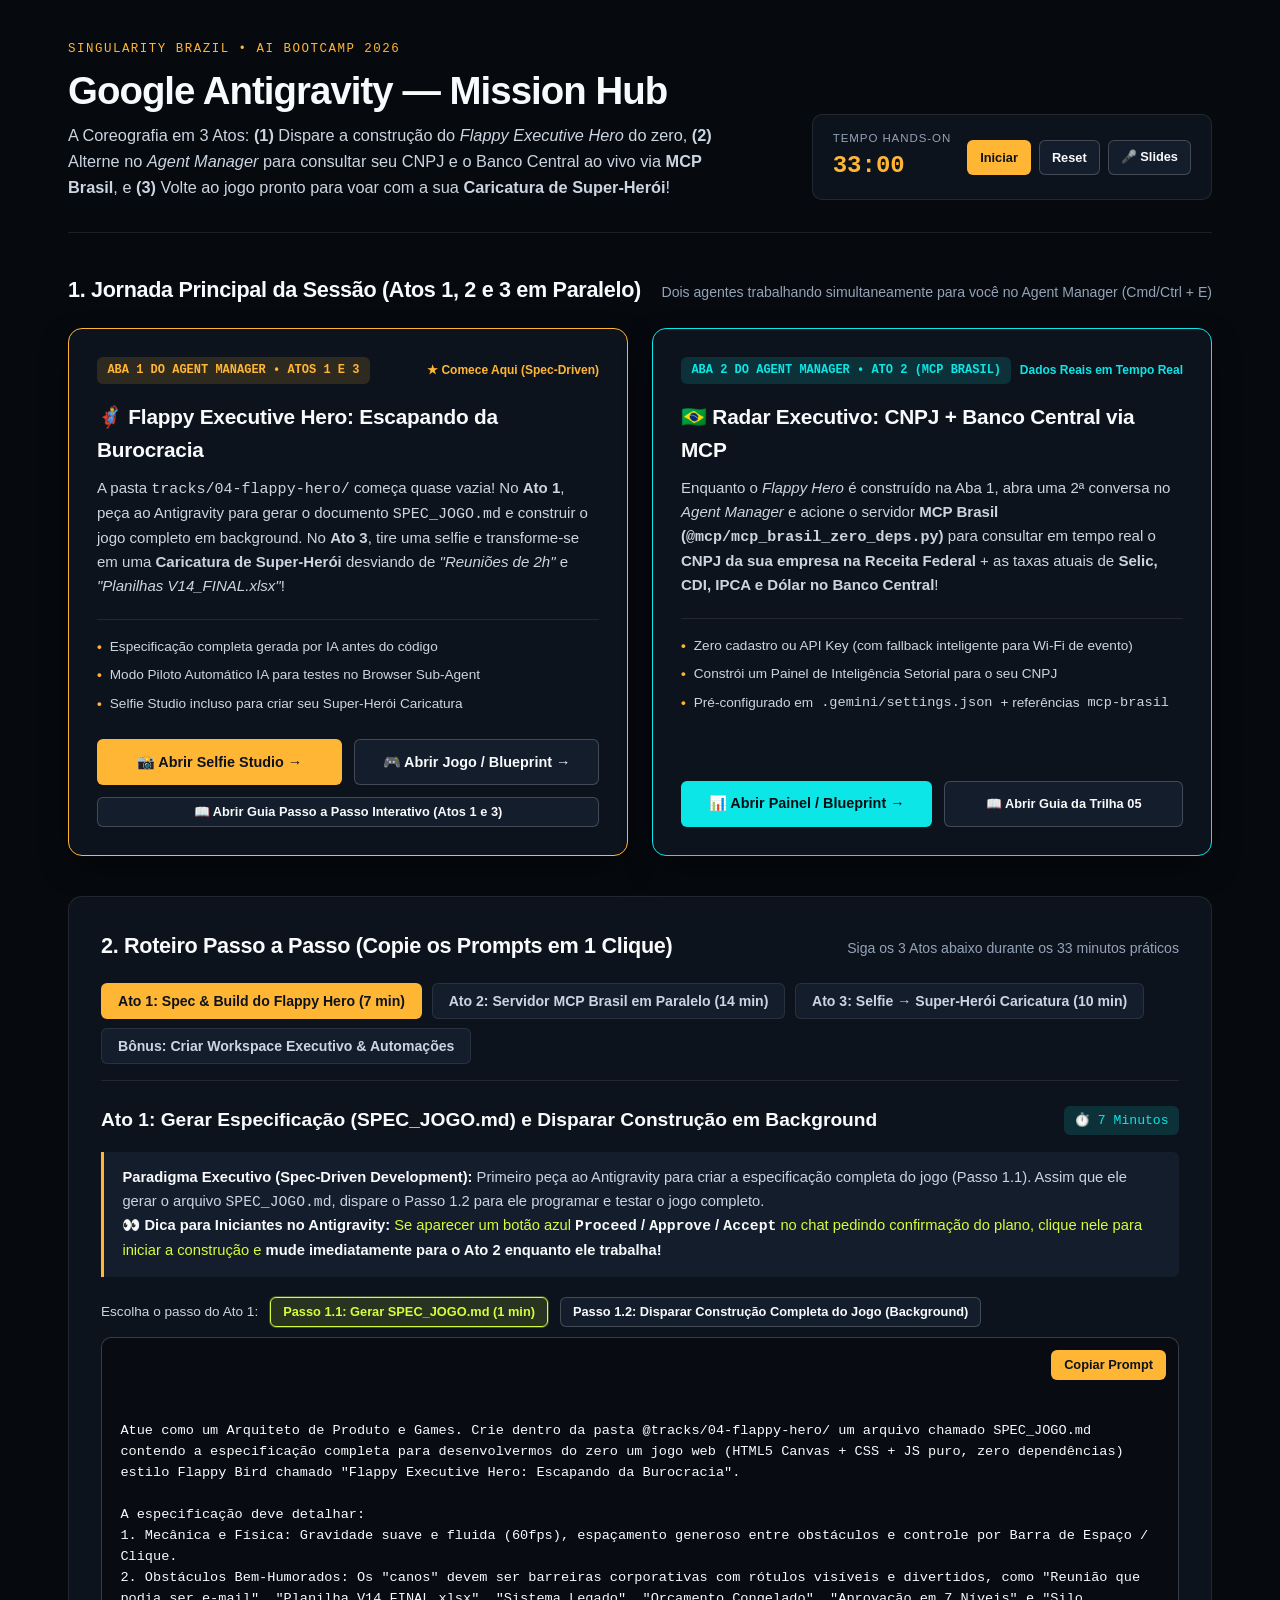
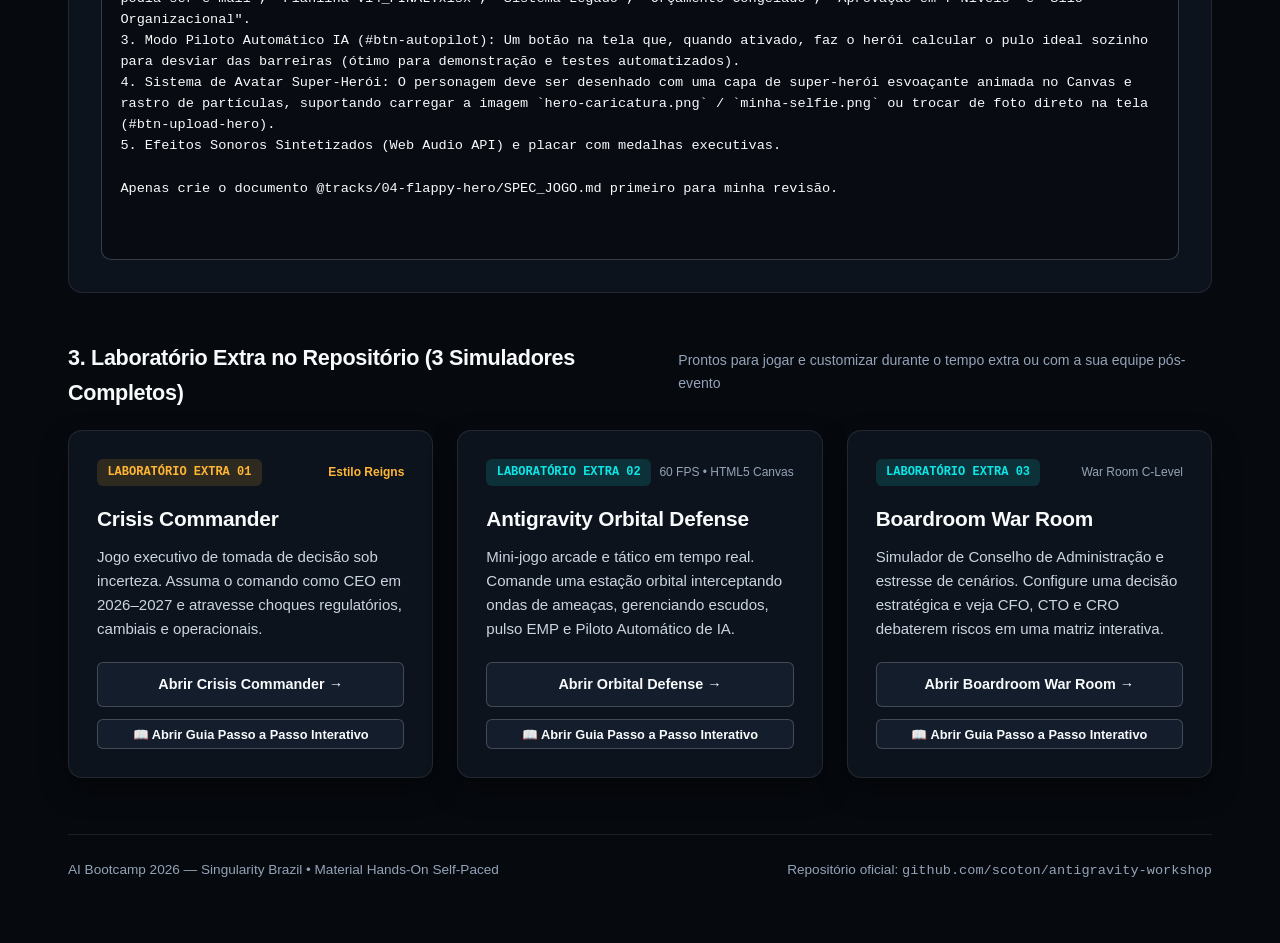
==== index.html @ 8bdfd092 "chore(ux): sync selected CNPJ across /automation prompts and enrich Track 05 Blueprint Launchpad" ====
<!DOCTYPE html>
<html lang="pt-BR">
<head>
  <meta charset="UTF-8" />
  <meta name="viewport" content="width=device-width, initial-scale=1.0" />
  <meta name="description" content="Hub Prático do Workshop Google Antigravity no AI Bootcamp 2026 — Singularity Brazil." />
  <title>AI Bootcamp 2026 | Google Antigravity Mission Hub</title>
  <link rel="stylesheet" href="hub.css" />
</head>
<body>
  <div class="container">
    <header class="site-header">
      <div>
        <span class="eyebrow">Singularity Brazil • AI Bootcamp 2026</span>
        <h1>Google Antigravity — Mission Hub</h1>
        <p class="subtitle">
          A Coreografia em 3 Atos: <strong>(1)</strong> Dispare a construção do <em>Flappy Executive Hero</em> do zero, <strong>(2)</strong> Alterne no <em>Agent Manager</em> para consultar seu CNPJ e o Banco Central ao vivo via <strong>MCP Brasil</strong>, e <strong>(3)</strong> Volte ao jogo pronto para voar com a sua <strong>Caricatura de Super-Herói</strong>!
        </p>
      </div>
      <div class="timer-box" aria-label="Cronômetro do Workshop">
        <div>
          <div style="font-size: 0.72rem; color: var(--text-muted); text-transform: uppercase; letter-spacing: 0.08em;">Tempo Hands-On</div>
          <div id="workshop-timer" class="timer-display">33:00</div>
        </div>
        <div class="timer-controls">
          <button id="btn-timer-toggle" class="btn btn-sm btn-primary" onclick="toggleTimer()">Iniciar</button>
          <button id="btn-timer-reset" class="btn btn-sm" onclick="resetTimer()">Reset</button>
          <a id="btn-open-slides" href="slides.html" class="btn btn-sm">🎤 Slides</a>
        </div>
      </div>
    </header>

    <!-- Os 2 Projetos da Sessão Ao Vivo (Atos 1, 2 e 3) -->
    <section aria-labelledby="main-track-heading" style="margin-bottom: 2.5rem;">
      <div class="section-header">
        <h2 id="main-track-heading">1. Jornada Principal da Sessão (Atos 1, 2 e 3 em Paralelo)</h2>
        <span>Dois agentes trabalhando simultaneamente para você no Agent Manager (Cmd/Ctrl + E)</span>
      </div>

      <div class="tracks-grid" style="grid-template-columns: repeat(auto-fit, minmax(460px, 1fr)); margin-bottom: 1.5rem;">
        <!-- Card Ato 1 e 3: Flappy Hero -->
        <article class="track-card" id="card-track-4" style="border-color: var(--accent-amber);">
          <div>
            <div class="track-meta">
              <span class="track-tag tag-amber">ABA 1 DO AGENT MANAGER • ATOS 1 E 3</span>
              <span class="track-recommended">★ Comece Aqui (Spec-Driven)</span>
            </div>
            <h3>🦸‍♂️ Flappy Executive Hero: Escapando da Burocracia</h3>
            <p>
              A pasta <code>tracks/04-flappy-hero/</code> começa quase vazia! No <strong>Ato 1</strong>, peça ao Antigravity para gerar o documento <code>SPEC_JOGO.md</code> e construir o jogo completo em background. No <strong>Ato 3</strong>, tire uma selfie e transforme-se em uma <strong>Caricatura de Super-Herói</strong> desviando de <em>"Reuniões de 2h"</em> e <em>"Planilhas V14_FINAL.xlsx"</em>!
            </p>
            <ul class="track-features">
              <li>Especificação completa gerada por IA antes do código</li>
              <li>Modo Piloto Automático IA para testes no Browser Sub-Agent</li>
              <li>Selfie Studio incluso para criar seu Super-Herói Caricatura</li>
            </ul>
          </div>
          <div class="track-actions" style="flex-wrap: wrap;">
            <a id="btn-open-selfie-studio" href="tracks/04-flappy-hero/selfie-studio.html" class="btn btn-primary" style="flex: 1;">📸 Abrir Selfie Studio →</a>
            <a id="btn-open-flappy-game" href="tracks/04-flappy-hero/index.html" class="btn" style="flex: 1;">🎮 Abrir Jogo / Blueprint →</a>
            <button type="button" onclick="openGuideModal('tracks/04-flappy-hero/README.md', '🦸‍♂️ Guia Passo a Passo — Trilha 04: Flappy Executive Hero')" class="btn btn-sm" style="width: 100%;">📖 Abrir Guia Passo a Passo Interativo (Atos 1 e 3)</button>
          </div>
        </article>

        <!-- Card Ato 2: Radar MCP Brasil -->
        <article class="track-card" id="card-track-5" style="border-color: var(--accent-emerald);">
          <div>
            <div class="track-meta">
              <span class="track-tag tag-emerald">ABA 2 DO AGENT MANAGER • ATO 2 (MCP BRASIL)</span>
              <span style="font-size: 0.75rem; color: var(--accent-emerald); font-weight: 600;">Dados Reais em Tempo Real</span>
            </div>
            <h3>🇧🇷 Radar Executivo: CNPJ + Banco Central via MCP</h3>
            <p>
              Enquanto o <em>Flappy Hero</em> é construído na Aba 1, abra uma 2ª conversa no <em>Agent Manager</em> e acione o servidor <strong>MCP Brasil (<code>@mcp/mcp_brasil_zero_deps.py</code>)</strong> para consultar em tempo real o <strong>CNPJ da sua empresa na Receita Federal</strong> + as taxas atuais de <strong>Selic, CDI, IPCA e Dólar no Banco Central</strong>!
            </p>
            <ul class="track-features">
              <li>Zero cadastro ou API Key (com fallback inteligente para Wi-Fi de evento)</li>
              <li>Constrói um Painel de Inteligência Setorial para o seu CNPJ</li>
              <li>Pré-configurado em <code>.gemini/settings.json</code> + referências <code>mcp-brasil</code></li>
            </ul>
          </div>
          <div class="track-actions" style="flex-wrap: wrap;">
            <a id="btn-open-mcp-radar" href="tracks/05-radar-mcp-brasil/index.html" class="btn btn-primary" style="flex: 1; background: var(--accent-emerald); color: #041014;">📊 Abrir Painel / Blueprint →</a>
            <button type="button" onclick="openGuideModal('tracks/05-radar-mcp-brasil/README.md', '🇧🇷 Guia Passo a Passo — Trilha 05: Radar MCP Brasil')" class="btn btn-sm" style="flex: 1;">📖 Abrir Guia da Trilha 05</button>
          </div>
        </article>
      </div>
    </section>

    <!-- Guia Rápido de Atos e Prompts -->
    <section class="missions-section" aria-labelledby="missions-heading" style="margin-bottom: 3rem;">
      <div class="section-header">
        <h2 id="missions-heading">2. Roteiro Passo a Passo (Copie os Prompts em 1 Clique)</h2>
        <span>Siga os 3 Atos abaixo durante os 33 minutos práticos</span>
      </div>

      <div class="missions-tabs" role="tablist">
        <button id="tab-m1" class="mission-tab active" onclick="switchMission('m1')">Ato 1: Spec & Build do Flappy Hero (7 min)</button>
        <button id="tab-m2" class="mission-tab" onclick="switchMission('m2')">Ato 2: Servidor MCP Brasil em Paralelo (14 min)</button>
        <button id="tab-m3" class="mission-tab" onclick="switchMission('m3')">Ato 3: Selfie → Super-Herói Caricatura (10 min)</button>
        <button id="tab-m4" class="mission-tab" onclick="switchMission('m4')">Bônus: Criar Workspace Executivo & Automações</button>
      </div>

      <!-- Ato 1 -->
      <div id="content-m1" class="mission-content active">
        <div class="mission-header-bar">
          <h3>Ato 1: Gerar Especificação (SPEC_JOGO.md) e Disparar Construção em Background</h3>
          <span class="mission-duration">⏱️ 7 Minutos</span>
        </div>
        <div class="executive-insight">
          <strong>Paradigma Executivo (Spec-Driven Development):</strong> Primeiro peça ao Antigravity para criar a especificação completa do jogo (Passo 1.1). Assim que ele gerar o arquivo <code>SPEC_JOGO.md</code>, dispare o Passo 1.2 para ele programar e testar o jogo completo.<br/>
          <span style="color: var(--accent-lime);">👀 <strong>Dica para Iniciantes no Antigravity:</strong> Se aparecer um botão azul <strong><code>Proceed</code> / <code>Approve</code> / <code>Accept</code></strong> no chat pedindo confirmação do plano, clique nele para iniciar a construção e <strong>mude imediatamente para o Ato 2 enquanto ele trabalha!</strong></span>
        </div>
        <div class="prompt-selector-bar" style="flex-wrap: wrap;">
          <span>Escolha o passo do Ato 1:</span>
          <button id="btn-ato1-step1" class="btn btn-sm active-step" onclick="setAto1Step(1, this)">Passo 1.1: Gerar SPEC_JOGO.md (1 min)</button>
          <button id="btn-ato1-step2" class="btn btn-sm" onclick="setAto1Step(2, this)">Passo 1.2: Disparar Construção Completa do Jogo (Background)</button>
        </div>
        <div class="prompt-box">
          <button id="btn-copy-m1" class="btn btn-sm btn-primary copy-btn" onclick="copyText('prompt-m1-text', this)">Copiar Prompt</button>
          <div id="prompt-m1-text">Atue como um Arquiteto de Produto e Games. Crie dentro da pasta @tracks/04-flappy-hero/ um arquivo chamado SPEC_JOGO.md contendo a especificação completa para desenvolvermos do zero um jogo web (HTML5 Canvas + CSS + JS puro, zero dependências) estilo Flappy Bird chamado "Flappy Executive Hero: Escapando da Burocracia".

A especificação deve detalhar:
1. Mecânica e Física: Gravidade suave e fluida (60fps), espaçamento generoso entre obstáculos e controle por Barra de Espaço / Clique.
2. Obstáculos Bem-Humorados: Os "canos" devem ser barreiras corporativas com rótulos visíveis e divertidos, como "Reunião que podia ser e-mail", "Planilha V14_FINAL.xlsx", "Sistema Legado", "Orçamento Congelado", "Aprovação em 7 Níveis" e "Silo Organizacional".
3. Modo Piloto Automático IA (#btn-autopilot): Um botão na tela que, quando ativado, faz o herói calcular o pulo ideal sozinho para desviar das barreiras (ótimo para demonstração e testes automatizados).
4. Sistema de Avatar Super-Herói: O personagem deve ser desenhado com uma capa de super-herói esvoaçante animada no Canvas e rastro de partículas, suportando carregar a imagem `hero-caricatura.png` / `minha-selfie.png` ou trocar de foto direto na tela (#btn-upload-hero).
5. Efeitos Sonoros Sintetizados (Web Audio API) e placar com medalhas executivas.

Apenas crie o documento @tracks/04-flappy-hero/SPEC_JOGO.md primeiro para minha revisão.</div>
        </div>
      </div>

      <!-- Ato 2 -->
      <div id="content-m2" class="mission-content">
        <div class="mission-header-bar">
          <h3>Ato 2: Consultar CNPJ + Banco Central ao Vivo via MCP Brasil (Em Paralelo)</h3>
          <span class="mission-duration">⏱️ 14 Minutos</span>
        </div>
        <div class="executive-insight">
          <strong>Paradigma Executivo (MCP + Skills + Automations com Governança):</strong> Enquanto o Agente 1 constrói o jogo na Aba 1, pressione <code>Cmd + E</code> (Mac) ou <code>Ctrl + E</code> (Win/Linux) para abrir o <strong>Agent Manager</strong>, inicie uma <strong>2ª conversa</strong> e use a Skill <code>radar-mcp-brasil</code> (em <code>.agent/skills/</code>) para cruzar os dados reais do CNPJ da sua empresa com a Selic, IPCA e Dólar de hoje! Ao terminar, clique no botão <strong>⏰ Agendar com /automation</strong> para ver o <strong>Test Run de Governança</strong> (que grava permissões estritas sem curingas em <code>sidecar.json</code>) e abrir o <strong>Automations Dashboard (<code>sidecar://dashboard</code>)</strong>!
        </div>
        <div class="prompt-selector-bar" style="flex-wrap: wrap;">
          <span>CNPJs de Benchmark:</span>
          <button class="btn btn-sm cnpj-btn active-step" onclick="setMcpCnpj('84.429.695/0001-11 (WEG S.A.)', this)">WEG</button>
          <button class="btn btn-sm cnpj-btn" onclick="setMcpCnpj('07.689.002/0001-89 (Embraer)', this)">Embraer</button>
          <button class="btn btn-sm cnpj-btn" onclick="setMcpCnpj('60.872.504/0001-23 (Itaú Holding)', this)">Itaú</button>
          <button class="btn btn-sm cnpj-btn" onclick="setMcpCnpj('47.960.950/0001-21 (Magazine Luiza)', this)">Magalu</button>
          <button class="btn btn-sm cnpj-btn" onclick="setMcpCnpj('33.000.167/0001-01 (Petrobras)', this)">Petrobras</button>
          <button class="btn btn-sm cnpj-btn" onclick="setMcpCnpj('61.585.865/0001-51 (RD Saúde)', this)">RD Saúde</button>
          <span style="margin-left: 0.25rem;">ou digite o seu:</span>
          <input id="custom-cnpj-input" class="custom-cnpj-input" type="text" placeholder="Ex: 00.000.000/0001-00" />
          <button class="btn btn-sm" onclick="applyCustomCnpj(this)">Usar Meu CNPJ</button>
          <button class="btn btn-sm cnpj-btn" style="border-color: var(--accent-emerald); color: var(--accent-emerald);" onclick="setAutomationPrompt(this)">⏰ Agendar com /automation (1 min)</button>
        </div>
        <div class="prompt-box">
          <button id="btn-copy-m2" class="btn btn-sm btn-primary copy-btn" onclick="copyText('prompt-m2-text', this)">Copiar Prompt</button>
          <div id="prompt-m2-text">Execute a skill @.agent/skills/radar-mcp-brasil/SKILL.md para o CNPJ 84.429.695/0001-11 (WEG S.A. — caso eu tenha mantido este CNPJ padrão, execute imediatamente para a WEG S.A. sem parar para perguntar):
1. Utilize o servidor MCP Brasil em @mcp/mcp_brasil_zero_deps.py (ex: rodando `python3 mcp/mcp_brasil_zero_deps.py --test-cli 84429695000111`) para consultar em tempo real os dados oficiais deste CNPJ na Receita Federal/BrasilAPI (Razão Social, CNAE Principal, Capital Social, Porte, UF e Quadro Societário) e os indicadores atuais do Banco Central (Taxa Selic, CDI, IPCA e Dólar PTAX).
2. Com base nos dados reais retornados, construa diretamente dentro de @tracks/05-radar-mcp-brasil/ um "Painel Executivo de Inteligência Macroeconômica e Setorial" (sobrescrevendo o index.html de blueprint e criando style.css e app.js) personalizado para esta empresa, com simulador interativo de impacto de Selic, Câmbio e IPCA no setor do CNAE dela.
3. Abra o painel no Browser Sub-Agent para validar e gere um Walkthrough Artifact com o diagnóstico estratégico!</div>
        </div>
      </div>

      <!-- Ato 3 -->
      <div id="content-m3" class="mission-content">
        <div class="mission-header-bar">
          <h3>Ato 3: O Retorno ao Flappy Hero & Sua Caricatura de Super-Herói!</h3>
          <span class="mission-duration">⏱️ 10 Minutos</span>
        </div>
        <div class="executive-insight">
          <strong>O Grande Final:</strong> Volte para a 1ª conversa no <strong>Agent Manager (<code>Cmd/Ctrl + E</code>)</strong> e veja o seu jogo <em>Flappy Executive Hero</em> pronto! Agora abra o <a href="tracks/04-flappy-hero/selfie-studio.html" style="color: var(--accent-amber);">Selfie Studio</a>, tire sua selfie (ou escolha 1 dos 4 Avatares Executivos em 1 clique), clique em <strong>Baixar <code>minha-selfie.png</code></strong> (não precisa mover da pasta <code>Downloads</code>!) e envie o prompt abaixo:
        </div>
        <div class="prompt-box">
          <button id="btn-copy-m3" class="btn btn-sm btn-primary copy-btn" onclick="copyText('prompt-m3-text', this)">Copiar Prompt</button>
          <div id="prompt-m3-text">Execute a skill @.agent/skills/gerar-super-heroi/SKILL.md:
1. Localize a minha foto em `tracks/04-flappy-hero/minha-selfie.png` (caso ainda não esteja nessa pasta, busque automaticamente o arquivo mais recente `~/Downloads/minha-selfie*.png` e copie para `tracks/04-flappy-hero/minha-selfie.png`; se não houver nenhum arquivo, gere um Avatar Executivo de Super-Herói padrão).
2. Analise meus traços marcantes na imagem e gere uma versão em estilo Caricatura divertida de Super-Herói / Super-Heroína baseada em mim (salva em `tracks/04-flappy-hero/hero-caricatura.png`).
3. Atualize o jogo em @tracks/04-flappy-hero/ para que o protagonista voando seja o meu Super-Herói Caricatura (com recorte em medalhão/escudo, capa vermelha e dourada esvoaçante animada no Canvas e botão na tela para alternar entre a Caricatura IA e a minha Selfie original!).
4. Abra o jogo no Browser Sub-Agent, faça um voo de teste com o meu Super-Herói desviando das burocracias e gere o Walkthrough com o print final!</div>
        </div>
      </div>

      <!-- Bônus -->
      <div id="content-m4" class="mission-content">
        <div class="mission-header-bar">
          <h3>Playbook de Segunda-Feira: Criar Seu Workspace Executivo, Automações & Skills</h3>
          <span class="mission-duration">⏱️ Bônus Prático / Segunda-Feira</span>
        </div>
        <div class="executive-insight">
          <strong>As 4 Camadas de um Workspace Executivo ("Sala de Guerra Digital"):</strong> No Antigravity, uma pasta de projeto combina <strong>1. Rules</strong> (<code>AGENTS.md</code> + <code>.agents/rules/</code> — governança sempre ativa), <strong>2. Skills</strong> (<code>.agents/skills/</code> — playbooks sob demanda com <em>Progressive Disclosure</em> que gastam zero memória em repouso), <strong>3. MCP Servers</strong> (<code>.gemini/settings.json</code> + <code>mcp/</code>) e <strong>4. Automations</strong> (<code>/automation</code> — agentes agendados com <em>Test Run</em> de permissões estritas em <code>sidecar.json</code>). Escolha um experimento abaixo:
        </div>
        <div class="prompt-selector-bar" style="flex-wrap: wrap;">
          <span>Experimentos Avançados:</span>
          <button class="btn btn-sm extra-btn active-step" onclick="setExtraStep(1, this)">🏛️ Gerar Meu Workspace de Segunda-Feira (/criar-workspace-executivo)</button>
          <button class="btn btn-sm extra-btn" onclick="setExtraStep(2, this)">⏰ Agendar Briefing Semanal (/automation + Test Run)</button>
          <button class="btn btn-sm extra-btn" onclick="setExtraStep(3, this)">🧠 Transformar Conversa em Nova Skill</button>
          <button class="btn btn-sm extra-btn" onclick="setExtraStep(4, this)">⚡ Disparar /modo-caos nos Simuladores</button>
          <button class="btn btn-sm extra-btn" onclick="setExtraStep(5, this)">🛡️ Rodar /auditoria-executiva</button>
        </div>
        <div class="prompt-box">
          <button id="btn-copy-m4" class="btn btn-sm btn-primary copy-btn" onclick="copyText('prompt-m4-text', this)">Copiar Prompt</button>
          <div id="prompt-m4-text">Execute a skill @.agent/skills/criar-workspace-executivo/SKILL.md para criar o meu Workspace Executivo de segunda-feira chamado `comite-estrategico-2027` (focado em Planejamento Estratégico, Monitoramento Macroeconômico e Governança de IA — execute imediatamente com estes parâmetros sem parar para perguntar):
1. Crie dentro de `workspaces-executivos/comite-estrategico-2027/` as 4 camadas completas:
   - Camada 1 (Rules): `AGENTS.md` e `.agents/rules/governanca-setorial.md` com os guardrails de compliance, LGPD e padrão executivo C-Level;
   - Camada 2 (Skills): `.agents/skills/ritual-semanal-diretoria/SKILL.md` com Progressive Disclosure para preparar a pauta de segunda-feira;
   - Camada 3 (MCP): `.gemini/settings.json` conectado ao servidor MCP Brasil;
   - Camada 4 (Automação): `AUTOMACAO_SEGUNDA_FEIRA.md` com o comando `/automation` e o modelo de `sidecar.json` com permissões estritas (`access_grants` calibrados via Test Run).
2. Crie o Cockpit Visual da Sala de Guerra em `workspaces-executivos/comite-estrategico-2027/index.html`, valide no Browser Sub-Agent e gere o Walkthrough!</div>
        </div>
      </div>
    </section>

    <!-- 3 Simuladores Extras no Repositório -->
    <section aria-labelledby="tracks-heading">
      <div class="section-header">
        <h2 id="tracks-heading">3. Laboratório Extra no Repositório (3 Simuladores Completos)</h2>
        <span>Prontos para jogar e customizar durante o tempo extra ou com a sua equipe pós-evento</span>
      </div>

      <div class="tracks-grid">
        <!-- Trilha 1 -->
        <article class="track-card" id="card-track-1">
          <div>
            <div class="track-meta">
              <span class="track-tag tag-amber">LABORATÓRIO EXTRA 01</span>
              <span class="track-recommended">Estilo Reigns</span>
            </div>
            <h3>Crisis Commander</h3>
            <p>
              Jogo executivo de tomada de decisão sob incerteza. Assuma o comando como CEO em 2026–2027 e atravesse choques regulatórios, cambiais e operacionais.
            </p>
          </div>
          <div class="track-actions" style="flex-wrap: wrap;">
            <a id="btn-launch-track-1" href="tracks/01-crisis-commander/index.html" class="btn" style="flex: 1;">Abrir Crisis Commander →</a>
            <button type="button" onclick="openGuideModal('tracks/01-crisis-commander/README.md', '🏛️ Guia Passo a Passo — Trilha 01: Crisis Commander')" class="btn btn-sm" style="width: 100%;">📖 Abrir Guia Passo a Passo Interativo</button>
          </div>
        </article>

        <!-- Trilha 2 -->
        <article class="track-card" id="card-track-2">
          <div>
            <div class="track-meta">
              <span class="track-tag tag-cyan">LABORATÓRIO EXTRA 02</span>
              <span style="font-size: 0.75rem; color: var(--text-muted);">60 FPS • HTML5 Canvas</span>
            </div>
            <h3>Antigravity Orbital Defense</h3>
            <p>
              Mini-jogo arcade e tático em tempo real. Comande uma estação orbital interceptando ondas de ameaças, gerenciando escudos, pulso EMP e Piloto Automático de IA.
            </p>
          </div>
          <div class="track-actions" style="flex-wrap: wrap;">
            <a id="btn-launch-track-2" href="tracks/02-orbital-defense/index.html" class="btn" style="flex: 1;">Abrir Orbital Defense →</a>
            <button type="button" onclick="openGuideModal('tracks/02-orbital-defense/README.md', '🛡️ Guia Passo a Passo — Trilha 02: Orbital Defense')" class="btn btn-sm" style="width: 100%;">📖 Abrir Guia Passo a Passo Interativo</button>
          </div>
        </article>

        <!-- Trilha 3 -->
        <article class="track-card" id="card-track-3">
          <div>
            <div class="track-meta">
              <span class="track-tag tag-emerald">LABORATÓRIO EXTRA 03</span>
              <span style="font-size: 0.75rem; color: var(--text-muted);">War Room C-Level</span>
            </div>
            <h3>Boardroom War Room</h3>
            <p>
              Simulador de Conselho de Administração e estresse de cenários. Configure uma decisão estratégica e veja CFO, CTO e CRO debaterem riscos em uma matriz interativa.
            </p>
          </div>
          <div class="track-actions" style="flex-wrap: wrap;">
            <a id="btn-launch-track-3" href="tracks/03-boardroom-simulator/index.html" class="btn" style="flex: 1;">Abrir Boardroom War Room →</a>
            <button type="button" onclick="openGuideModal('tracks/03-boardroom-simulator/README.md', '📊 Guia Passo a Passo — Trilha 03: Boardroom War Room')" class="btn btn-sm" style="width: 100%;">📖 Abrir Guia Passo a Passo Interativo</button>
          </div>
        </article>
      </div>
    </section>

    <footer class="footer-note">
      <div>AI Bootcamp 2026 — Singularity Brazil • Material Hands-On Self-Paced</div>
      <div>Repositório oficial: <code>github.com/scoton/antigravity-workshop</code></div>
    </footer>
  </div>

  <!-- Modal Leitor Interativo de Guias Passo a Passo -->
  <div id="guide-modal" style="display: none; position: fixed; inset: 0; background: rgba(0,0,0,0.82); z-index: 9999; padding: 2rem 1rem; overflow-y: auto;" onclick="if(event.target===this) closeGuideModal()">
    <div style="max-width: 900px; margin: 0 auto; background: var(--bg-surface); border: 1px solid var(--accent-lime); border-radius: 14px; padding: 1.75rem; box-shadow: 0 24px 60px rgba(0,0,0,0.85);">
      <div style="display: flex; justify-content: space-between; align-items: center; border-bottom: 1px solid var(--border-subtle); padding-bottom: 1rem; margin-bottom: 1.25rem; gap: 1rem;">
        <h2 id="guide-modal-title" style="font-size: 1.25rem; color: var(--accent-lime);">📖 Guia Passo a Passo</h2>
        <button class="btn btn-sm" onclick="closeGuideModal()">✕ Fechar Guia (ESC)</button>
      </div>
      <div id="guide-modal-body" style="font-size: 0.94rem; line-height: 1.65; color: var(--text-secondary);"></div>
    </div>
  </div>

  <script>
    const ATO1_STEPS = {
      1: `Atue como um Arquiteto de Produto e Games. Crie dentro da pasta @tracks/04-flappy-hero/ um arquivo chamado SPEC_JOGO.md contendo a especificação completa para desenvolvermos do zero um jogo web (HTML5 Canvas + CSS + JS puro, zero dependências) estilo Flappy Bird chamado "Flappy Executive Hero: Escapando da Burocracia".\n\nA especificação deve detalhar:\n1. Mecânica e Física: Gravidade suave e fluida (60fps), espaçamento generoso entre obstáculos e controle por Barra de Espaço / Clique.\n2. Obstáculos Bem-Humorados: Os "canos" devem ser barreiras corporativas com rótulos visíveis e divertidos, como "Reunião que podia ser e-mail", "Planilha V14_FINAL.xlsx", "Sistema Legado", "Orçamento Congelado", "Aprovação em 7 Níveis" e "Silo Organizacional".\n3. Modo Piloto Automático IA (#btn-autopilot): Um botão na tela que, quando ativado, faz o herói calcular o pulo ideal sozinho para desviar das barreiras (ótimo para demonstração e testes automatizados).\n4. Sistema de Avatar Super-Herói: O personagem deve ser desenhado com uma capa de super-herói esvoaçante animada no Canvas e rastro de partículas, suportando carregar a imagem \`hero-caricatura.png\` / \`minha-selfie.png\` ou trocar de foto direto na tela (#btn-upload-hero).\n5. Efeitos Sonoros Sintetizados (Web Audio API) e placar com medalhas executivas.\n\nApenas crie o documento @tracks/04-flappy-hero/SPEC_JOGO.md primeiro para minha revisão.`,
      2: `Excelente! Agora implemente o jogo completo dentro de @tracks/04-flappy-hero/ (sobrescrevendo o index.html de blueprint e criando style.css e game.js) seguindo 100% a especificação em @tracks/04-flappy-hero/SPEC_JOGO.md. Execute todas as etapas diretamente de ponta a ponta sem pausar para confirmações intermediárias.\nQuando terminar de criar os arquivos:\n1. Abra o jogo no Browser Sub-Agent.\n2. Ative o botão de Piloto Automático IA (#btn-autopilot) para jogar automaticamente por alguns segundos, verificando que o herói desvia dos obstáculos corporativos e marca pontos sem erros no console.\n3. Gere um Walkthrough Artifact com screenshots do jogo funcionando!`
    };

    function setAto1Step(stepNum, btnEl) {
      document.getElementById('prompt-m1-text').textContent = ATO1_STEPS[stepNum];
      document.getElementById('btn-ato1-step1').classList.remove('active-step');
      document.getElementById('btn-ato1-step2').classList.remove('active-step');
      if (btnEl) btnEl.classList.add('active-step');
    }

    let currentCnpjDigits = '84429695000111';
    let currentCnpjLabel = '84.429.695/0001-11 (WEG S.A.)';

    function setMcpCnpj(cnpjLabel, btnEl) {
      document.querySelectorAll('.cnpj-btn').forEach(b => b.classList.remove('active-step'));
      if (btnEl) btnEl.classList.add('active-step');
      currentCnpjLabel = cnpjLabel;
      const digits = (cnpjLabel.match(/\d/g) || []).join('').slice(0, 14);
      if (digits.length === 14) currentCnpjDigits = digits;
      document.getElementById('prompt-m2-text').textContent =
`Execute a skill @.agent/skills/radar-mcp-brasil/SKILL.md para o CNPJ ${cnpjLabel} (execute imediatamente para esta empresa sem parar para perguntar):
1. Utilize o servidor MCP Brasil em @mcp/mcp_brasil_zero_deps.py (ex: rodando \`python3 mcp/mcp_brasil_zero_deps.py --test-cli ${currentCnpjDigits}\`) para consultar em tempo real os dados oficiais deste CNPJ na Receita Federal/BrasilAPI (Razão Social, CNAE Principal, Capital Social, Porte, UF e Quadro Societário) e os indicadores atuais do Banco Central (Taxa Selic, CDI, IPCA e Dólar PTAX).
2. Com base nos dados reais retornados, construa diretamente dentro de @tracks/05-radar-mcp-brasil/ um "Painel Executivo de Inteligência Macroeconômica e Setorial" (sobrescrevendo o index.html de blueprint e criando style.css e app.js) personalizado para esta empresa, com simulador interativo de impacto de Selic, Câmbio e IPCA no setor do CNAE dela.
3. Abra o painel no Browser Sub-Agent para validar e gere um Walkthrough Artifact com o diagnóstico estratégico!`;
    }

    function applyCustomCnpj(btnEl) {
      const val = document.getElementById('custom-cnpj-input').value.trim();
      if (!val) {
        document.getElementById('custom-cnpj-input').focus();
        return;
      }
      setMcpCnpj(val, btnEl);
    }

    function setAutomationPrompt(btnEl) {
      document.querySelectorAll('.cnpj-btn').forEach(b => b.classList.remove('active-step'));
      if (btnEl) btnEl.classList.add('active-step');
      document.getElementById('prompt-m2-text').textContent =
`/automation Configure uma automação semanal toda segunda-feira às 08h00 (fuso America/Sao_Paulo) para consultar os indicadores atualizados do Banco Central (Selic, CDI, IPCA e Dólar) e os dados do CNPJ ${currentCnpjLabel} via python3 mcp/mcp_brasil_zero_deps.py --test-cli ${currentCnpjDigits} e atualizar o resumo executivo da minha empresa em tracks/05-radar-mcp-brasil/.`;
    }

    const EXTRA_STEPS = {
      1: `Execute a skill @.agent/skills/criar-workspace-executivo/SKILL.md para criar o meu Workspace Executivo de segunda-feira chamado \`comite-estrategico-2027\` (focado em Planejamento Estratégico, Monitoramento Macroeconômico e Governança de IA — execute imediatamente com estes parâmetros sem parar para perguntar):\n1. Crie dentro de \`workspaces-executivos/comite-estrategico-2027/\` as 4 camadas completas:\n   - Camada 1 (Rules): \`AGENTS.md\` e \`.agents/rules/governanca-setorial.md\` com os guardrails de compliance, LGPD e padrão executivo C-Level;\n   - Camada 2 (Skills): \`.agents/skills/ritual-semanal-diretoria/SKILL.md\` com Progressive Disclosure para preparar a pauta de segunda-feira;\n   - Camada 3 (MCP): \`.gemini/settings.json\` conectado ao servidor MCP Brasil;\n   - Camada 4 (Automação): \`AUTOMACAO_SEGUNDA_FEIRA.md\` com o comando \`/automation\` e o modelo de \`sidecar.json\` com permissões estritas (\`access_grants\` calibrados via Test Run).\n2. Crie o Cockpit Visual da Sala de Guerra em \`workspaces-executivos/comite-estrategico-2027/index.html\`, valide no Browser Sub-Agent e gere o Walkthrough!`,
      2: `/automation Configure uma automação semanal toda segunda-feira às 08h00 (fuso America/Sao_Paulo) para consultar os indicadores atualizados do Banco Central (Selic, CDI, IPCA e Dólar) via python3 mcp/mcp_brasil_zero_deps.py --test-cli 84429695000111 e atualizar o resumo executivo da minha empresa em tracks/05-radar-mcp-brasil/.`,
      3: `Transforme o fluxo de inteligência macroeconômica que acabamos de construir em uma nova Skill reutilizável dentro de @.agent/skills/briefing-conselho/SKILL.md (e @.agents/skills/briefing-conselho/SKILL.md) para que toda a minha equipe possa gerar um briefing de reunião de diretoria com um único comando.`,
      4: `Analise o simulador em @tracks/01-crisis-commander/ (ou @tracks/03-boardroom-simulator/), execute a skill @.agent/skills/modo-caos/SKILL.md para injetar o evento "Cisne Negro" e valide no Browser Sub-Agent.`,
      5: `Execute a skill @.agent/skills/auditoria-executiva/SKILL.md sobre a aplicação que acabamos de criar, validando todos os controles no Browser Sub-Agent e gerando um Walkthrough com evidências visuais.`
    };

    function setExtraStep(stepNum, btnEl) {
      document.querySelectorAll('.extra-btn').forEach(b => b.classList.remove('active-step'));
      if (btnEl) btnEl.classList.add('active-step');
      document.getElementById('prompt-m4-text').textContent = EXTRA_STEPS[stepNum];
    }

    function switchMission(id) {
      document.querySelectorAll('.mission-tab').forEach(btn => btn.classList.remove('active'));
      document.querySelectorAll('.mission-content').forEach(div => div.classList.remove('active'));
      document.getElementById('tab-' + id).classList.add('active');
      document.getElementById('content-' + id).classList.add('active');
    }

    function copyText(elementId, btn) {
      const text = document.getElementById(elementId).textContent;
      navigator.clipboard.writeText(text).then(() => {
        const original = btn.textContent;
        btn.textContent = 'Copiado ✓';
        setTimeout(() => { btn.textContent = original; }, 1800);
      });
    }

    // Workshop countdown timer (33 minutes)
    let remainingSeconds = 33 * 60;
    let timerInterval = null;

    function renderTimer() {
      const mins = String(Math.floor(remainingSeconds / 60)).padStart(2, '0');
      const secs = String(remainingSeconds % 60).padStart(2, '0');
      document.getElementById('workshop-timer').textContent = `${mins}:${secs}`;
    }

    function toggleTimer() {
      const btn = document.getElementById('btn-timer-toggle');
      if (timerInterval) {
        clearInterval(timerInterval);
        timerInterval = null;
        btn.textContent = 'Retomar';
      } else {
        btn.textContent = 'Pausar';
        timerInterval = setInterval(() => {
          if (remainingSeconds > 0) {
            remainingSeconds--;
            renderTimer();
          } else {
            clearInterval(timerInterval);
            timerInterval = null;
            btn.textContent = 'Concluído';
          }
        }, 1000);
      }
    }

    function resetTimer() {
      if (timerInterval) {
        clearInterval(timerInterval);
        timerInterval = null;
      }
      remainingSeconds = 33 * 60;
      renderTimer();
      document.getElementById('btn-timer-toggle').textContent = 'Iniciar';
    }

    function escapeHtml(str) {
      return str.replace(/&/g, '&amp;').replace(/</g, '&lt;').replace(/>/g, '&gt;');
    }

    function renderMarkdownToHtml(md) {
      const blocks = [];
      let processed = md.replace(/```([a-zA-Z0-9_-]*)\n([\s\S]*?)```/g, (_, lang, code) => {
        const idx = blocks.length;
        const blockId = 'md-code-' + idx;
        blocks.push(`
          <div class="prompt-box" style="margin: 0.9rem 0;">
            <button class="btn btn-sm btn-primary copy-btn" onclick="copyText('${blockId}', this)">📋 Copiar</button>
            <div id="${blockId}">${escapeHtml(code.trim())}</div>
          </div>
        `);
        return `@@CODEBLOCK_${idx}@@`;
      });

      processed = escapeHtml(processed)
        .replace(/^### (.*)$/gm, '<h4 style="color: var(--text-primary); font-size: 1.05rem; margin: 1.1rem 0 0.4rem;">$1</h4>')
        .replace(/^## (.*)$/gm, '<h3 style="color: var(--accent-cyan); font-size: 1.18rem; margin: 1.35rem 0 0.5rem; border-bottom: 1px solid var(--border-subtle); padding-bottom: 0.3rem;">$1</h3>')
        .replace(/^# (.*)$/gm, '<h2 style="color: var(--accent-lime); font-size: 1.35rem; margin: 0.5rem 0 0.75rem;">$1</h2>')
        .replace(/\*\*([^*]+)\*\*/g, '<strong style="color: var(--text-primary);">$1</strong>')
        .replace(/`([^`]+)`/g, '<code style="background: var(--bg-elevated); padding: 0.12rem 0.38rem; border-radius: 4px; color: var(--accent-amber); font-family: var(--font-mono); font-size: 0.84em;">$1</code>')
        .replace(/\n\n/g, '<br/><br/>');

      blocks.forEach((html, idx) => {
        processed = processed.replace(`@@CODEBLOCK_${idx}@@`, html);
      });
      return processed;
    }

    async function openGuideModal(mdPath, title) {
      const modal = document.getElementById('guide-modal');
      const titleEl = document.getElementById('guide-modal-title');
      const bodyEl = document.getElementById('guide-modal-body');
      titleEl.textContent = title;
      bodyEl.innerHTML = 'Carregando guia passo a passo...';
      modal.style.display = 'block';
      try {
        const res = await fetch(mdPath);
        if (!res.ok) throw new Error('HTTP ' + res.status);
        const md = await res.text();
        bodyEl.innerHTML = renderMarkdownToHtml(md);
      } catch (err) {
        bodyEl.innerHTML = `<p>Abra o arquivo <code>${mdPath}</code> diretamente no painel do Google Antigravity para visualizar o guia passo a passo com todos os prompts.</p>`;
      }
    }

    function closeGuideModal() {
      document.getElementById('guide-modal').style.display = 'none';
    }

    window.addEventListener('keydown', (e) => {
      if (e.key === 'Escape') closeGuideModal();
    });
  </script>
</body>
</html>
---- hub.css ----
:root {
  --bg-base: #06090e;
  --bg-surface: #0d131c;
  --bg-elevated: #141d2b;
  --bg-hover: #1c283a;
  --border-subtle: rgba(255, 255, 255, 0.09);
  --border-strong: rgba(255, 255, 255, 0.2);
  --text-primary: #f8fafc;
  --text-secondary: #cbd5e1;
  --text-muted: #94a3b8;
  --accent-lime: #d6fd3c;
  --accent-lime-soft: rgba(214, 253, 60, 0.14);
  --accent-amber: #ffb635;
  --accent-amber-soft: rgba(255, 182, 53, 0.14);
  --accent-emerald: #0ce6e6;
  --accent-emerald-soft: rgba(12, 230, 230, 0.14);
  --accent-cyan: #0ce6e6;
  --accent-cyan-soft: rgba(12, 230, 230, 0.14);
  --accent-magenta: #f550d7;
  --radius-sm: 6px;
  --radius-md: 10px;
  --radius-lg: 14px;
  --shadow-card: 0 12px 32px -8px rgba(0, 0, 0, 0.65);
  --font-sans: 'Inter', -apple-system, BlinkMacSystemFont, 'Segoe UI', Roboto, sans-serif;
  --font-mono: 'JetBrains Mono', 'SFMono-Regular', Consolas, monospace;
}

* {
  box-sizing: border-box;
  margin: 0;
  padding: 0;
}

body {
  background-color: var(--bg-base);
  color: var(--text-primary);
  font-family: var(--font-sans);
  line-height: 1.6;
  min-height: 100vh;
  -webkit-font-smoothing: antialiased;
}

.container {
  max-width: 1200px;
  margin: 0 auto;
  padding: 2.5rem 1.75rem 4rem;
}

/* Header */
.site-header {
  display: flex;
  flex-wrap: wrap;
  justify-content: space-between;
  align-items: flex-end;
  gap: 1.5rem;
  padding-bottom: 2rem;
  border-bottom: 1px solid var(--border-subtle);
  margin-bottom: 2.5rem;
}

.eyebrow {
  font-family: var(--font-mono);
  font-size: 0.78rem;
  text-transform: uppercase;
  letter-spacing: 0.12em;
  color: var(--accent-amber);
  margin-bottom: 0.5rem;
  display: block;
}

.site-header h1 {
  font-size: clamp(1.75rem, 3vw, 2.4rem);
  font-weight: 700;
  letter-spacing: -0.025em;
  line-height: 1.2;
}

.subtitle {
  color: var(--text-secondary);
  font-size: 1.02rem;
  max-width: 680px;
  margin-top: 0.5rem;
}

.timer-box {
  background: var(--bg-surface);
  border: 1px solid var(--border-subtle);
  border-radius: var(--radius-md);
  padding: 0.85rem 1.25rem;
  display: flex;
  align-items: center;
  gap: 1rem;
}

.timer-display {
  font-family: var(--font-mono);
  font-size: 1.5rem;
  font-weight: 700;
  color: var(--accent-amber);
  min-width: 72px;
}

.timer-controls {
  display: flex;
  gap: 0.5rem;
}

/* Buttons */
.btn {
  display: inline-flex;
  align-items: center;
  justify-content: center;
  gap: 0.5rem;
  padding: 0.65rem 1.15rem;
  font-size: 0.9rem;
  font-weight: 600;
  font-family: var(--font-sans);
  border-radius: var(--radius-sm);
  border: 1px solid var(--border-strong);
  background: var(--bg-elevated);
  color: var(--text-primary);
  text-decoration: none;
  cursor: pointer;
  transition: background-color 0.15s ease, transform 0.12s ease;
}

.btn:hover {
  background: var(--bg-hover);
  transform: translateY(-1px);
}

.btn-primary {
  background: var(--accent-amber);
  color: hsl(220, 35%, 8%);
  border-color: transparent;
}

.btn-primary:hover {
  background: hsl(38, 95%, 62%);
}

.btn-sm {
  padding: 0.4rem 0.75rem;
  font-size: 0.8rem;
}

.btn.active-step {
  background: var(--accent-lime-soft);
  border-color: var(--accent-lime);
  color: var(--accent-lime);
  box-shadow: 0 0 0 1px rgba(214, 253, 60, 0.25);
}

.custom-cnpj-input {
  background: #06090e;
  border: 1px solid var(--border-strong);
  color: var(--text-primary);
  border-radius: var(--radius-sm);
  padding: 0.38rem 0.65rem;
  font-family: var(--font-mono);
  font-size: 0.8rem;
  width: 210px;
}

.custom-cnpj-input:focus {
  outline: none;
  border-color: var(--accent-cyan);
}

/* Section Headers */
.section-header {
  display: flex;
  justify-content: space-between;
  align-items: baseline;
  margin-bottom: 1.25rem;
}

.section-header h2 {
  font-size: 1.35rem;
  font-weight: 600;
  letter-spacing: -0.015em;
}

.section-header span {
  font-size: 0.88rem;
  color: var(--text-muted);
}

/* Tracks Grid */
.tracks-grid {
  display: grid;
  grid-template-columns: repeat(auto-fit, minmax(330px, 1fr));
  gap: 1.5rem;
  margin-bottom: 3.5rem;
}

.track-card {
  background: var(--bg-surface);
  border: 1px solid var(--border-subtle);
  border-radius: var(--radius-lg);
  padding: 1.75rem;
  display: flex;
  flex-direction: column;
  justify-content: space-between;
  box-shadow: var(--shadow-card);
  transition: border-color 0.2s ease, transform 0.2s ease;
}

.track-card:hover {
  border-color: var(--border-strong);
  transform: translateY(-2px);
}

.track-meta {
  display: flex;
  justify-content: space-between;
  align-items: center;
  margin-bottom: 1rem;
}

.track-tag {
  font-family: var(--font-mono);
  font-size: 0.75rem;
  font-weight: 600;
  padding: 0.25rem 0.65rem;
  border-radius: var(--radius-sm);
}

.tag-amber {
  background: var(--accent-amber-soft);
  color: var(--accent-amber);
}

.tag-cyan {
  background: var(--accent-cyan-soft);
  color: var(--accent-cyan);
}

.tag-emerald {
  background: var(--accent-emerald-soft);
  color: var(--accent-emerald);
}

.track-recommended {
  font-size: 0.75rem;
  color: var(--accent-amber);
  font-weight: 600;
}

.track-card h3 {
  font-size: 1.3rem;
  font-weight: 700;
  margin-bottom: 0.6rem;
  letter-spacing: -0.01em;
}

.track-card p {
  color: var(--text-secondary);
  font-size: 0.94rem;
  margin-bottom: 1.25rem;
}

.track-features {
  list-style: none;
  margin-bottom: 1.5rem;
  border-top: 1px solid var(--border-subtle);
  padding-top: 1rem;
}

.track-features li {
  font-size: 0.85rem;
  color: var(--text-secondary);
  margin-bottom: 0.45rem;
  display: flex;
  align-items: center;
  gap: 0.5rem;
}

.track-features li::before {
  content: "•";
  color: var(--accent-amber);
  font-weight: bold;
}

.track-actions {
  display: flex;
  gap: 0.75rem;
  margin-top: auto;
}

/* Missions Interactive Panel */
.missions-section {
  background: var(--bg-surface);
  border: 1px solid var(--border-subtle);
  border-radius: var(--radius-lg);
  padding: 2rem;
}

.missions-tabs {
  display: flex;
  flex-wrap: wrap;
  gap: 0.6rem;
  margin-bottom: 1.5rem;
  border-bottom: 1px solid var(--border-subtle);
  padding-bottom: 1rem;
}

.mission-tab {
  background: var(--bg-elevated);
  border: 1px solid var(--border-subtle);
  color: var(--text-secondary);
  padding: 0.55rem 1rem;
  border-radius: var(--radius-sm);
  font-size: 0.88rem;
  font-weight: 600;
  cursor: pointer;
  transition: all 0.15s ease;
}

.mission-tab.active {
  background: var(--accent-amber);
  color: hsl(220, 35%, 8%);
  border-color: transparent;
}

.mission-content {
  display: none;
}

.mission-content.active {
  display: block;
}

.mission-header-bar {
  display: flex;
  justify-content: space-between;
  align-items: center;
  flex-wrap: wrap;
  gap: 1rem;
  margin-bottom: 1rem;
}

.mission-header-bar h3 {
  font-size: 1.2rem;
}

.mission-duration {
  font-family: var(--font-mono);
  font-size: 0.82rem;
  color: var(--accent-emerald);
  background: var(--accent-emerald-soft);
  padding: 0.25rem 0.65rem;
  border-radius: var(--radius-sm);
}

.executive-insight {
  background: var(--bg-elevated);
  border-left: 3px solid var(--accent-amber);
  padding: 0.9rem 1.15rem;
  border-radius: 0 var(--radius-sm) var(--radius-sm) 0;
  font-size: 0.92rem;
  color: var(--text-secondary);
  margin-bottom: 1.25rem;
}

.executive-insight strong {
  color: var(--text-primary);
}

.prompt-selector-bar {
  display: flex;
  align-items: center;
  gap: 0.75rem;
  margin-bottom: 0.65rem;
  font-size: 0.85rem;
  color: var(--text-secondary);
}

.prompt-box {
  position: relative;
  background: hsl(220, 35%, 5%);
  border: 1px solid var(--border-strong);
  border-radius: var(--radius-md);
  padding: 1.15rem;
  font-family: var(--font-mono);
  font-size: 0.85rem;
  color: var(--text-primary);
  white-space: pre-wrap;
  line-height: 1.55;
}

.copy-btn {
  position: absolute;
  top: 0.75rem;
  right: 0.75rem;
}

.footer-note {
  margin-top: 3rem;
  padding-top: 1.5rem;
  border-top: 1px solid var(--border-subtle);
  display: flex;
  justify-content: space-between;
  flex-wrap: wrap;
  gap: 1rem;
  font-size: 0.85rem;
  color: var(--text-muted);
}

@media (max-width: 768px) {
  .site-header {
    flex-direction: column;
    align-items: flex-start;
  }
}
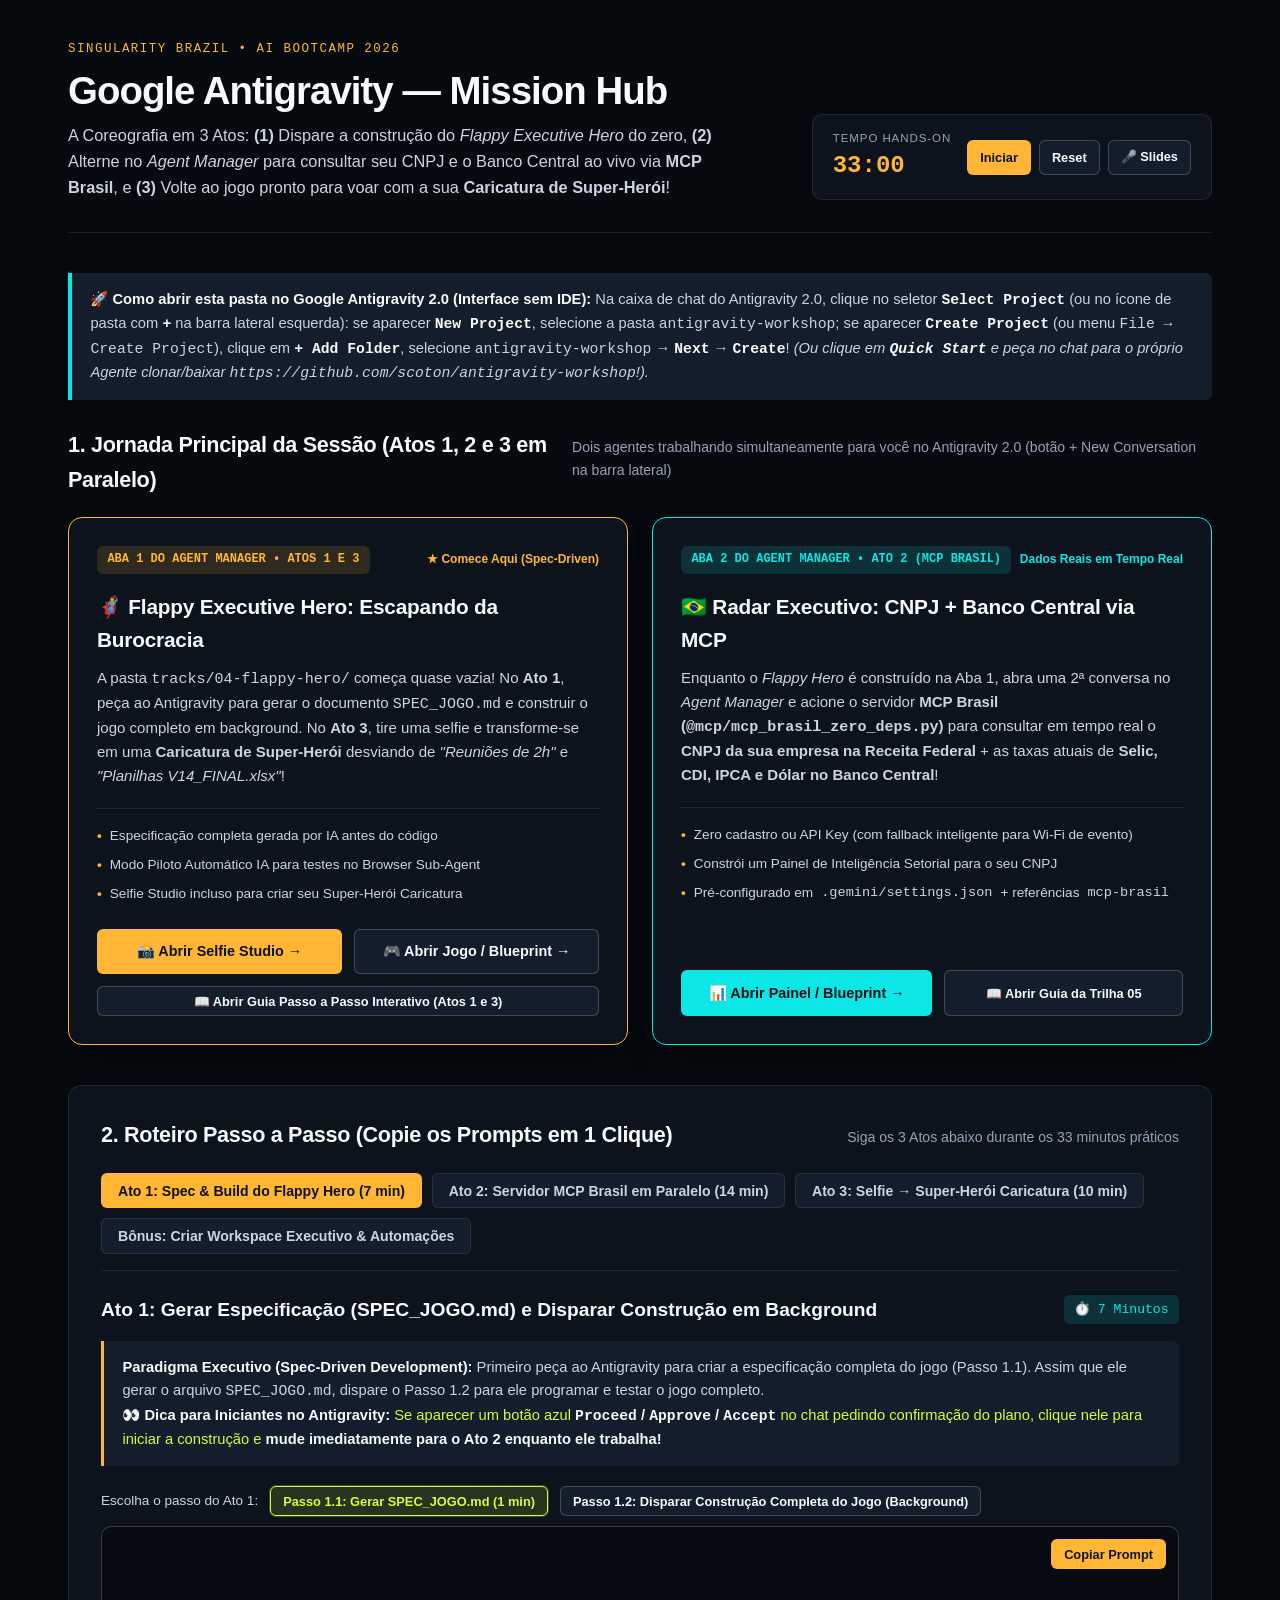
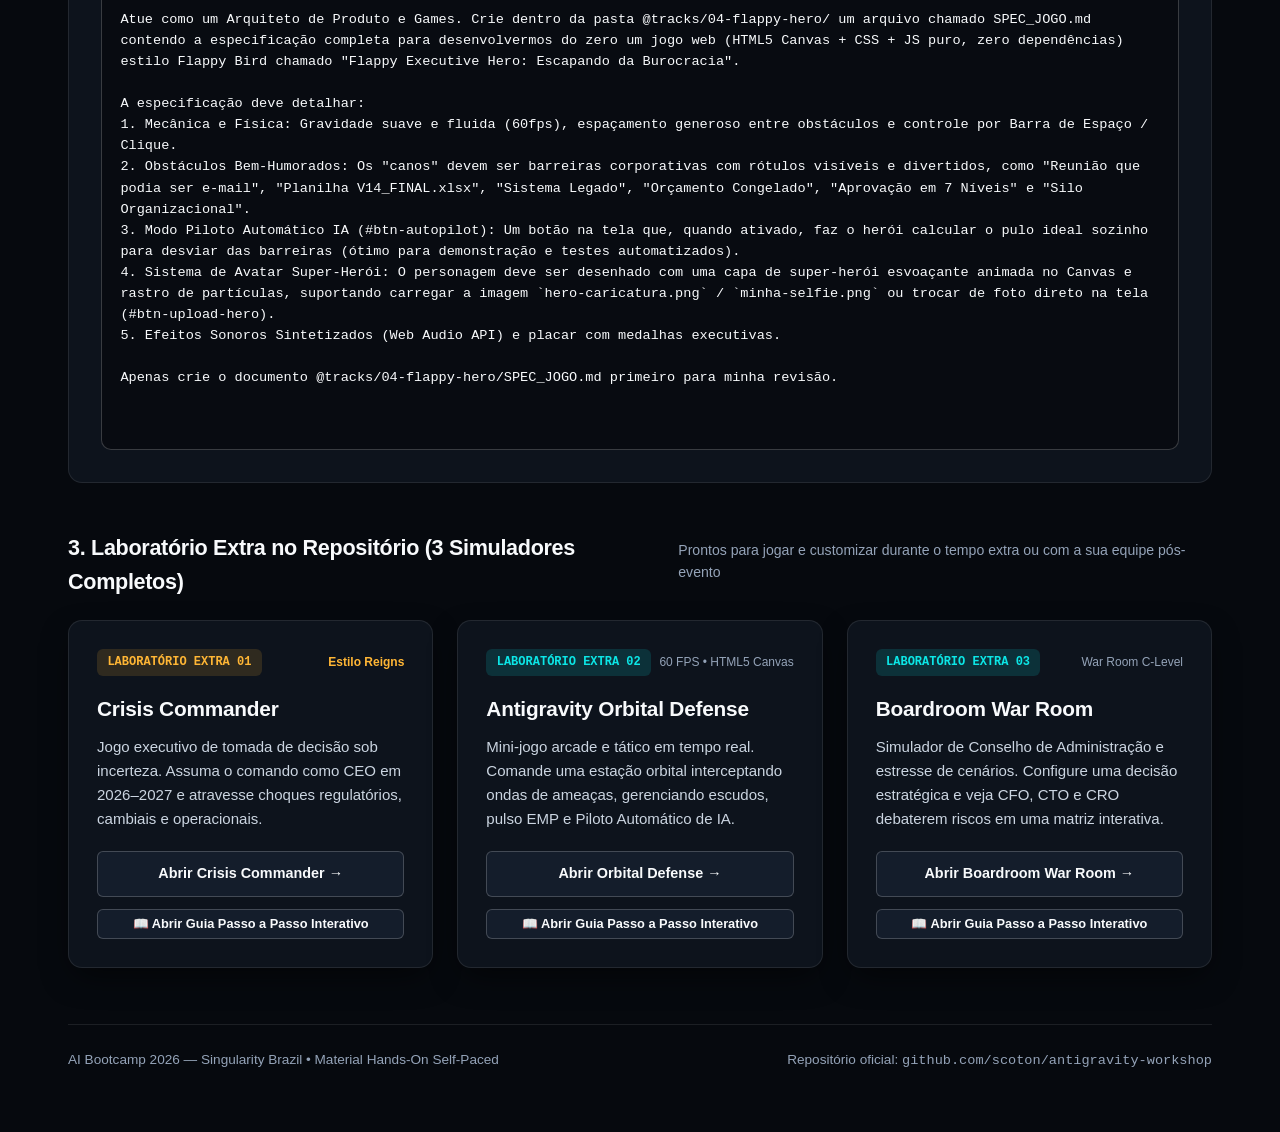
==== commit d928da67: "docs(onboarding): align workshop quickstart with Antigravity 2.0 non-IDE Project Selector and Quick " ====
--- a/index.html
+++ b/index.html
@@ -30,11 +30,17 @@
       </div>
     </header>
 
+    <!-- Guia Rápido de Onboarding no Antigravity 2.0 (Sem IDE) -->
+    <div class="executive-insight" style="margin-bottom: 1.75rem; border-left: 4px solid var(--accent-cyan);">
+      <strong>🚀 Como abrir esta pasta no Google Antigravity 2.0 (Interface sem IDE):</strong>
+      Na caixa de chat do Antigravity 2.0, clique no seletor <strong><code>Select Project</code></strong> (ou no ícone de pasta com <strong><code>+</code></strong> na barra lateral esquerda): se aparecer <strong><code>New Project</code></strong>, selecione a pasta <code>antigravity-workshop</code>; se aparecer <strong><code>Create Project</code></strong> (ou menu <code>File → Create Project</code>), clique em <strong><code>+ Add Folder</code></strong>, selecione <code>antigravity-workshop</code> → <strong><code>Next</code></strong> → <strong><code>Create</code></strong>! <em>(Ou clique em <strong><code>Quick Start</code></strong> e peça no chat para o próprio Agente clonar/baixar <code>https://github.com/scoton/antigravity-workshop</code>!).</em>
+    </div>
+
     <!-- Os 2 Projetos da Sessão Ao Vivo (Atos 1, 2 e 3) -->
     <section aria-labelledby="main-track-heading" style="margin-bottom: 2.5rem;">
       <div class="section-header">
         <h2 id="main-track-heading">1. Jornada Principal da Sessão (Atos 1, 2 e 3 em Paralelo)</h2>
-        <span>Dois agentes trabalhando simultaneamente para você no Agent Manager (Cmd/Ctrl + E)</span>
+        <span>Dois agentes trabalhando simultaneamente para você no Antigravity 2.0 (botão + New Conversation na barra lateral)</span>
       </div>
 
       <div class="tracks-grid" style="grid-template-columns: repeat(auto-fit, minmax(460px, 1fr)); margin-bottom: 1.5rem;">
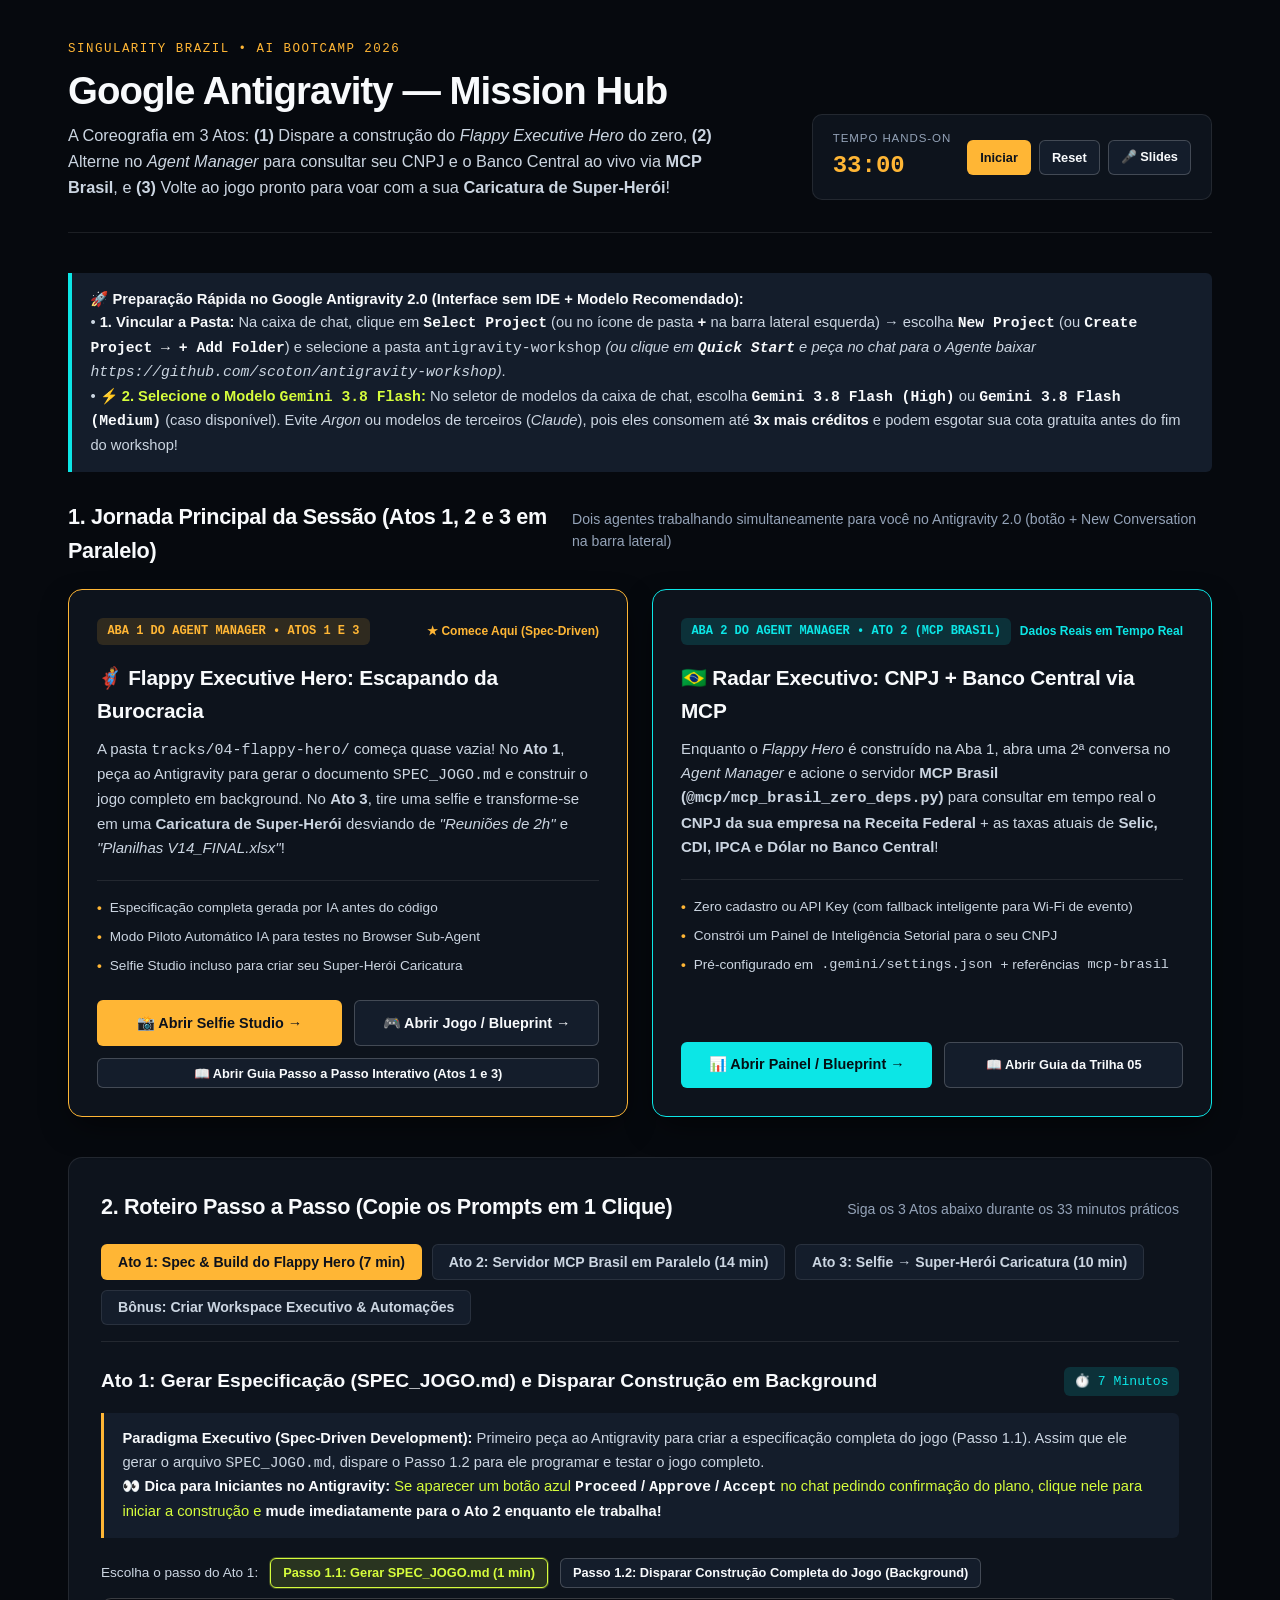
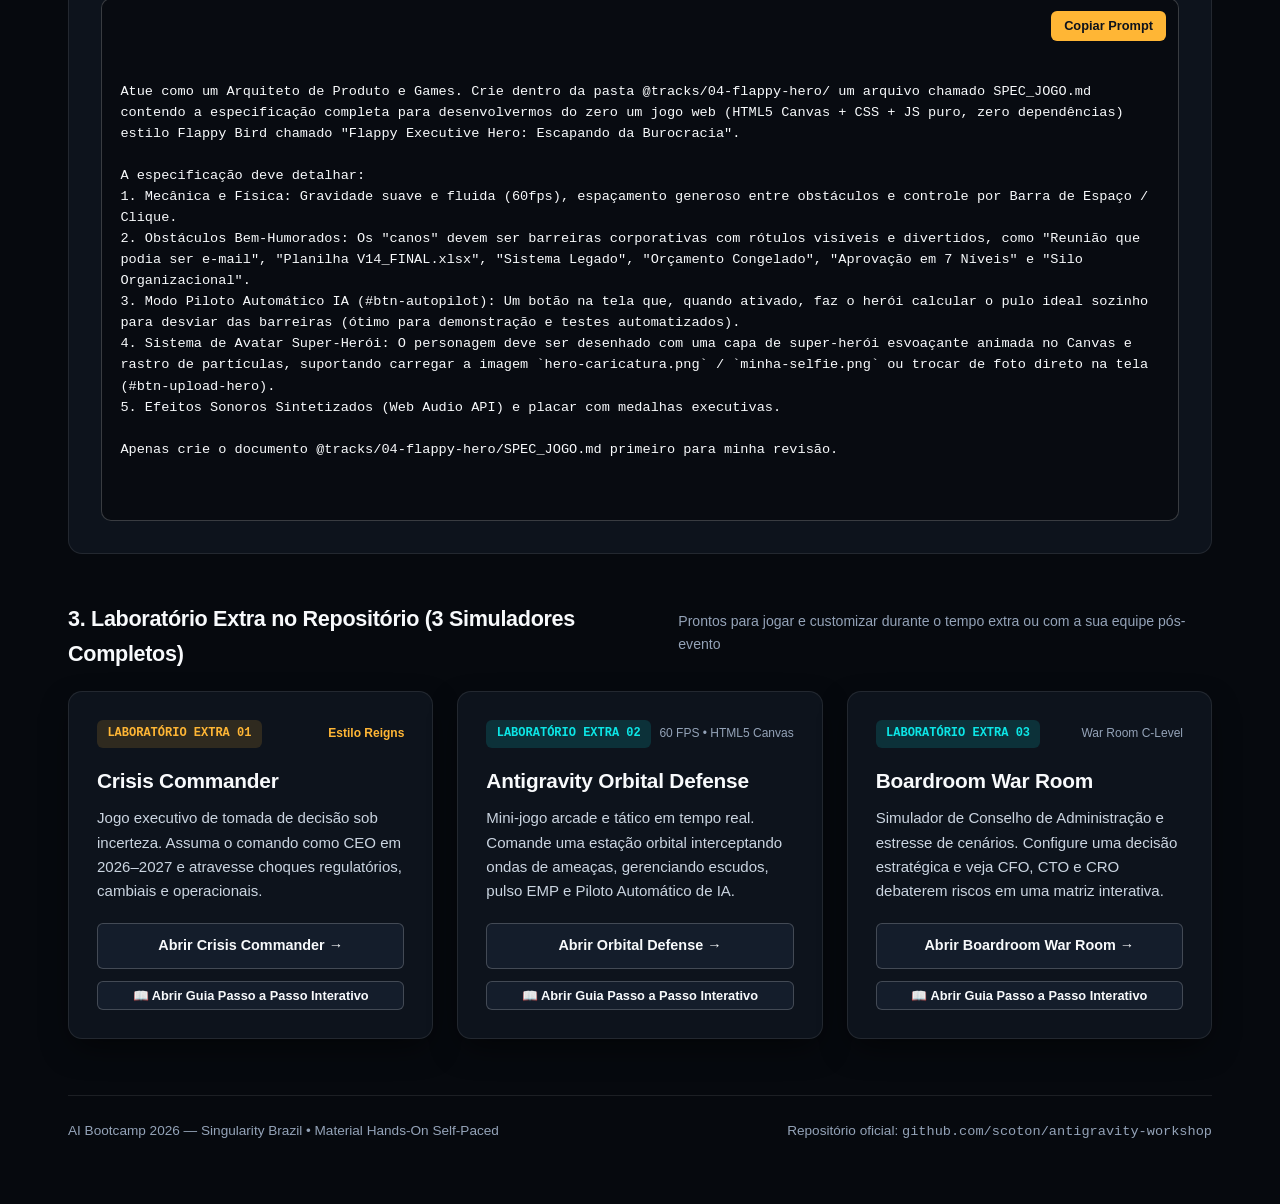
==== commit 896c8b70: "docs(models): recommend Gemini 3.8 Flash in onboarding, hub, slides and track guides to preserve fre" ====
--- a/index.html
+++ b/index.html
@@ -32,8 +32,9 @@
 
     <!-- Guia Rápido de Onboarding no Antigravity 2.0 (Sem IDE) -->
     <div class="executive-insight" style="margin-bottom: 1.75rem; border-left: 4px solid var(--accent-cyan);">
-      <strong>🚀 Como abrir esta pasta no Google Antigravity 2.0 (Interface sem IDE):</strong>
-      Na caixa de chat do Antigravity 2.0, clique no seletor <strong><code>Select Project</code></strong> (ou no ícone de pasta com <strong><code>+</code></strong> na barra lateral esquerda): se aparecer <strong><code>New Project</code></strong>, selecione a pasta <code>antigravity-workshop</code>; se aparecer <strong><code>Create Project</code></strong> (ou menu <code>File → Create Project</code>), clique em <strong><code>+ Add Folder</code></strong>, selecione <code>antigravity-workshop</code> → <strong><code>Next</code></strong> → <strong><code>Create</code></strong>! <em>(Ou clique em <strong><code>Quick Start</code></strong> e peça no chat para o próprio Agente clonar/baixar <code>https://github.com/scoton/antigravity-workshop</code>!).</em>
+      <strong>🚀 Preparação Rápida no Google Antigravity 2.0 (Interface sem IDE + Modelo Recomendado):</strong><br/>
+      • <strong>1. Vincular a Pasta:</strong> Na caixa de chat, clique em <strong><code>Select Project</code></strong> (ou no ícone de pasta <strong><code>+</code></strong> na barra lateral esquerda) → escolha <strong><code>New Project</code></strong> (ou <strong><code>Create Project → + Add Folder</code></strong>) e selecione a pasta <code>antigravity-workshop</code> <em>(ou clique em <strong><code>Quick Start</code></strong> e peça no chat para o Agente baixar <code>https://github.com/scoton/antigravity-workshop</code>)</em>.<br/>
+      • <strong style="color: var(--accent-lime);">⚡ 2. Selecione o Modelo <code>Gemini 3.8 Flash</code>:</strong> No seletor de modelos da caixa de chat, escolha <strong><code>Gemini 3.8 Flash (High)</code></strong> ou <strong><code>Gemini 3.8 Flash (Medium)</code></strong> (caso disponível). Evite <em>Argon</em> ou modelos de terceiros (<em>Claude</em>), pois eles consomem até <strong>3x mais créditos</strong> e podem esgotar sua cota gratuita antes do fim do workshop!
     </div>
 
     <!-- Os 2 Projetos da Sessão Ao Vivo (Atos 1, 2 e 3) -->
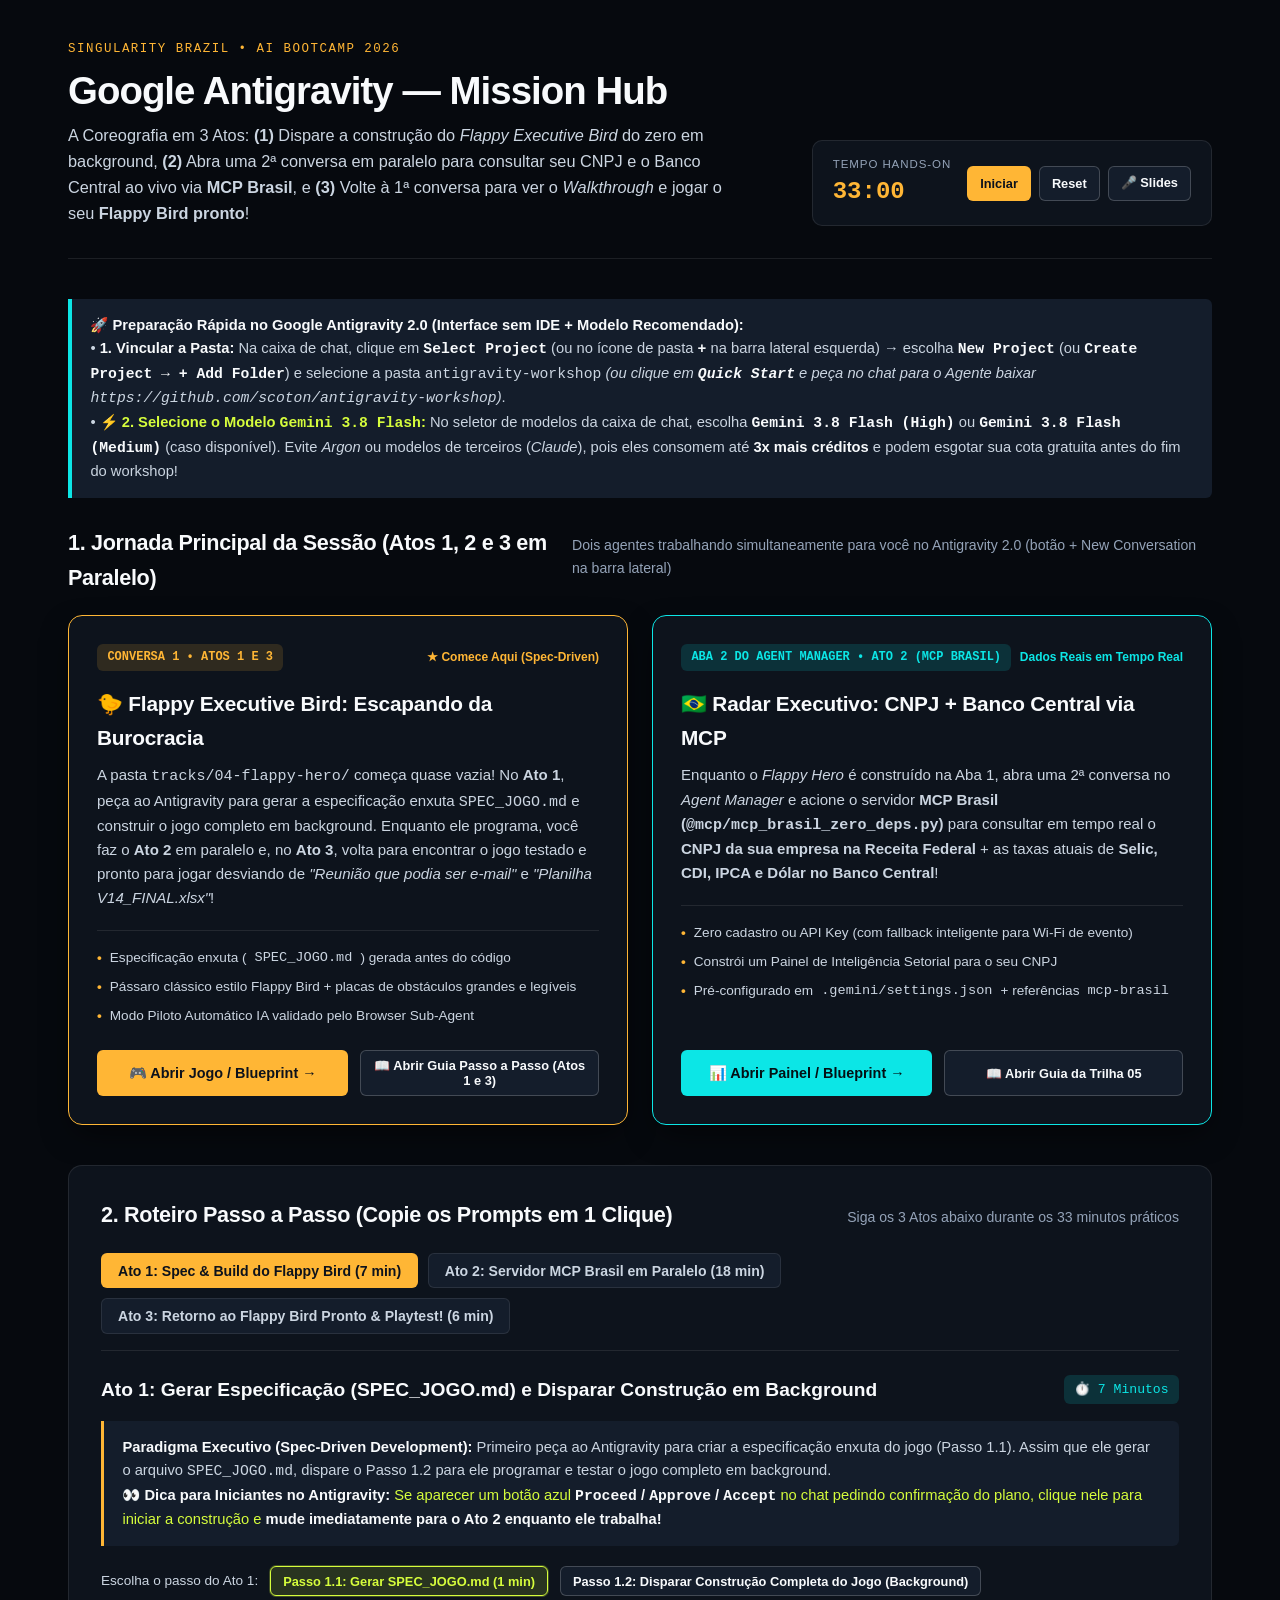
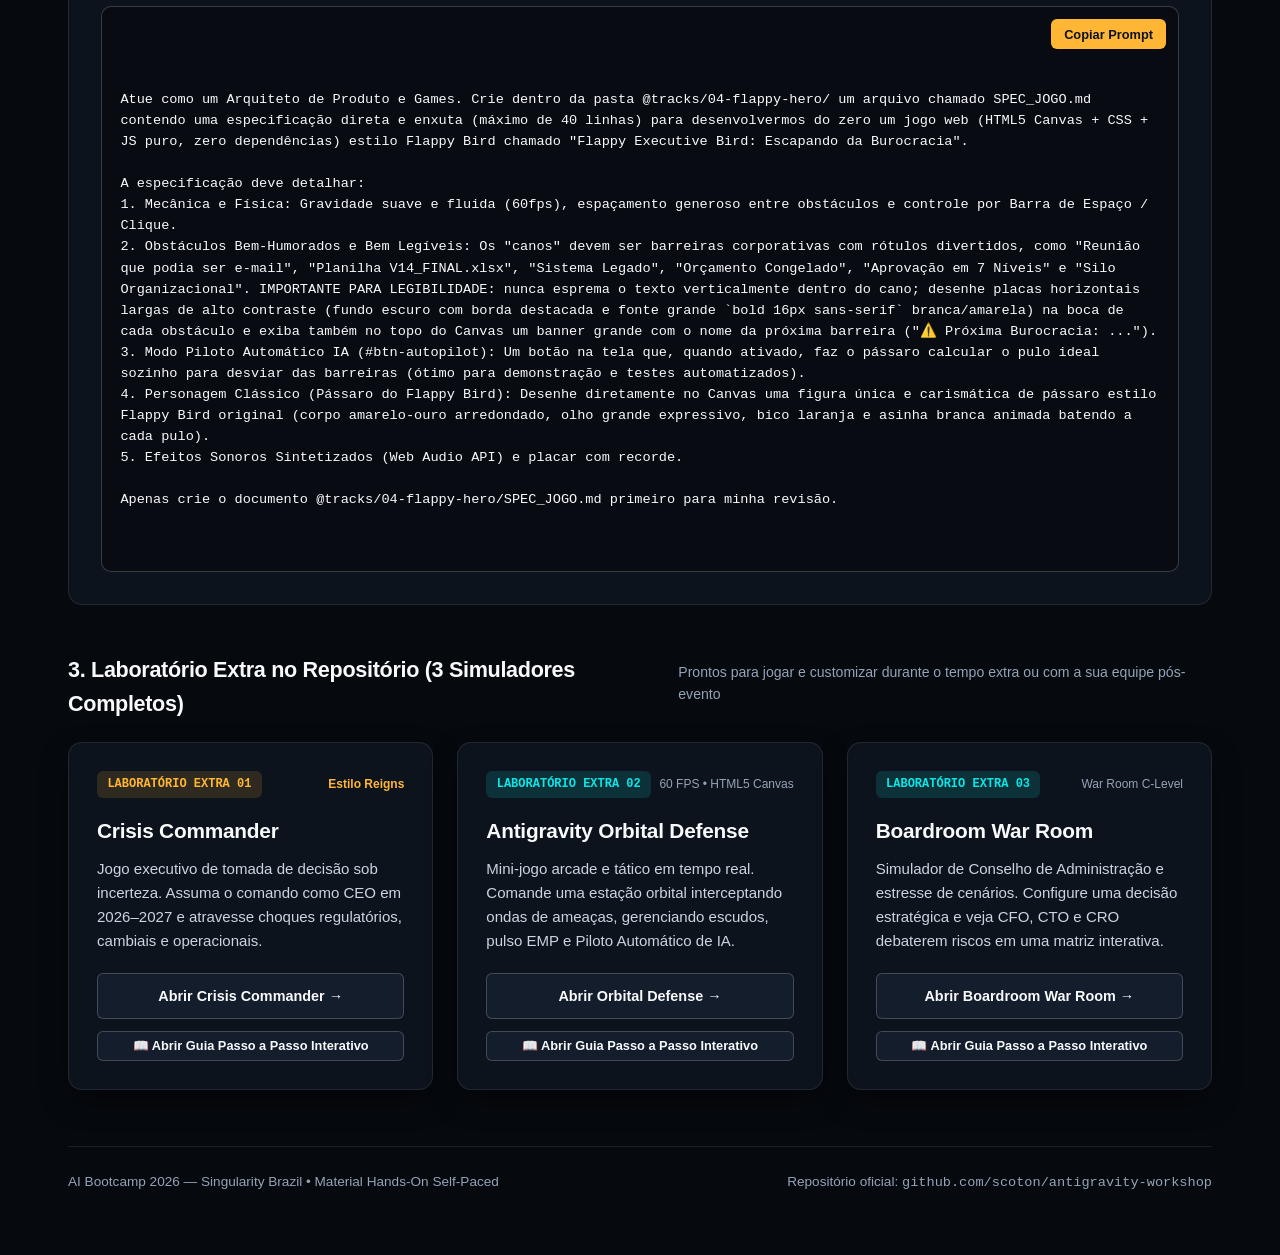
==== commit 12a729f0: "refactor(workshop): simplify Flappy Bird to classic bird, enhance obstacle label readability, make A" ====
--- a/index.html
+++ b/index.html
@@ -14,7 +14,7 @@
         <span class="eyebrow">Singularity Brazil • AI Bootcamp 2026</span>
         <h1>Google Antigravity — Mission Hub</h1>
         <p class="subtitle">
-          A Coreografia em 3 Atos: <strong>(1)</strong> Dispare a construção do <em>Flappy Executive Hero</em> do zero, <strong>(2)</strong> Alterne no <em>Agent Manager</em> para consultar seu CNPJ e o Banco Central ao vivo via <strong>MCP Brasil</strong>, e <strong>(3)</strong> Volte ao jogo pronto para voar com a sua <strong>Caricatura de Super-Herói</strong>!
+          A Coreografia em 3 Atos: <strong>(1)</strong> Dispare a construção do <em>Flappy Executive Bird</em> do zero em background, <strong>(2)</strong> Abra uma 2ª conversa em paralelo para consultar seu CNPJ e o Banco Central ao vivo via <strong>MCP Brasil</strong>, e <strong>(3)</strong> Volte à 1ª conversa para ver o <em>Walkthrough</em> e jogar o seu <strong>Flappy Bird pronto</strong>!
         </p>
       </div>
       <div class="timer-box" aria-label="Cronômetro do Workshop">
@@ -45,27 +45,26 @@
       </div>
 
       <div class="tracks-grid" style="grid-template-columns: repeat(auto-fit, minmax(460px, 1fr)); margin-bottom: 1.5rem;">
-        <!-- Card Ato 1 e 3: Flappy Hero -->
+        <!-- Card Ato 1 e 3: Flappy Bird -->
         <article class="track-card" id="card-track-4" style="border-color: var(--accent-amber);">
           <div>
             <div class="track-meta">
-              <span class="track-tag tag-amber">ABA 1 DO AGENT MANAGER • ATOS 1 E 3</span>
+              <span class="track-tag tag-amber">CONVERSA 1 • ATOS 1 E 3</span>
               <span class="track-recommended">★ Comece Aqui (Spec-Driven)</span>
             </div>
-            <h3>🦸‍♂️ Flappy Executive Hero: Escapando da Burocracia</h3>
+            <h3>🐤 Flappy Executive Bird: Escapando da Burocracia</h3>
             <p>
-              A pasta <code>tracks/04-flappy-hero/</code> começa quase vazia! No <strong>Ato 1</strong>, peça ao Antigravity para gerar o documento <code>SPEC_JOGO.md</code> e construir o jogo completo em background. No <strong>Ato 3</strong>, tire uma selfie e transforme-se em uma <strong>Caricatura de Super-Herói</strong> desviando de <em>"Reuniões de 2h"</em> e <em>"Planilhas V14_FINAL.xlsx"</em>!
+              A pasta <code>tracks/04-flappy-hero/</code> começa quase vazia! No <strong>Ato 1</strong>, peça ao Antigravity para gerar a especificação enxuta <code>SPEC_JOGO.md</code> e construir o jogo completo em background. Enquanto ele programa, você faz o <strong>Ato 2</strong> em paralelo e, no <strong>Ato 3</strong>, volta para encontrar o jogo testado e pronto para jogar desviando de <em>"Reunião que podia ser e-mail"</em> e <em>"Planilha V14_FINAL.xlsx"</em>!
             </p>
             <ul class="track-features">
-              <li>Especificação completa gerada por IA antes do código</li>
-              <li>Modo Piloto Automático IA para testes no Browser Sub-Agent</li>
-              <li>Selfie Studio incluso para criar seu Super-Herói Caricatura</li>
+              <li>Especificação enxuta (<code>SPEC_JOGO.md</code>) gerada antes do código</li>
+              <li>Pássaro clássico estilo Flappy Bird + placas de obstáculos grandes e legíveis</li>
+              <li>Modo Piloto Automático IA validado pelo Browser Sub-Agent</li>
             </ul>
           </div>
           <div class="track-actions" style="flex-wrap: wrap;">
-            <a id="btn-open-selfie-studio" href="tracks/04-flappy-hero/selfie-studio.html" class="btn btn-primary" style="flex: 1;">📸 Abrir Selfie Studio →</a>
-            <a id="btn-open-flappy-game" href="tracks/04-flappy-hero/index.html" class="btn" style="flex: 1;">🎮 Abrir Jogo / Blueprint →</a>
-            <button type="button" onclick="openGuideModal('tracks/04-flappy-hero/README.md', '🦸‍♂️ Guia Passo a Passo — Trilha 04: Flappy Executive Hero')" class="btn btn-sm" style="width: 100%;">📖 Abrir Guia Passo a Passo Interativo (Atos 1 e 3)</button>
+            <a id="btn-open-flappy-game" href="tracks/04-flappy-hero/index.html" class="btn btn-primary" style="flex: 1;">🎮 Abrir Jogo / Blueprint →</a>
+            <button type="button" onclick="openGuideModal('tracks/04-flappy-hero/README.md', '🐤 Guia Passo a Passo — Trilha 04: Flappy Executive Bird')" class="btn btn-sm" style="flex: 1;">📖 Abrir Guia Passo a Passo (Atos 1 e 3)</button>
           </div>
         </article>
 
@@ -102,10 +101,9 @@
       </div>
 
       <div class="missions-tabs" role="tablist">
-        <button id="tab-m1" class="mission-tab active" onclick="switchMission('m1')">Ato 1: Spec & Build do Flappy Hero (7 min)</button>
-        <button id="tab-m2" class="mission-tab" onclick="switchMission('m2')">Ato 2: Servidor MCP Brasil em Paralelo (14 min)</button>
-        <button id="tab-m3" class="mission-tab" onclick="switchMission('m3')">Ato 3: Selfie → Super-Herói Caricatura (10 min)</button>
-        <button id="tab-m4" class="mission-tab" onclick="switchMission('m4')">Bônus: Criar Workspace Executivo & Automações</button>
+        <button id="tab-m1" class="mission-tab active" onclick="switchMission('m1')">Ato 1: Spec & Build do Flappy Bird (7 min)</button>
+        <button id="tab-m2" class="mission-tab" onclick="switchMission('m2')">Ato 2: Servidor MCP Brasil em Paralelo (18 min)</button>
+        <button id="tab-m3" class="mission-tab" onclick="switchMission('m3')">Ato 3: Retorno ao Flappy Bird Pronto & Playtest! (6 min)</button>
       </div>
 
       <!-- Ato 1 -->
@@ -115,7 +113,7 @@
           <span class="mission-duration">⏱️ 7 Minutos</span>
         </div>
         <div class="executive-insight">
-          <strong>Paradigma Executivo (Spec-Driven Development):</strong> Primeiro peça ao Antigravity para criar a especificação completa do jogo (Passo 1.1). Assim que ele gerar o arquivo <code>SPEC_JOGO.md</code>, dispare o Passo 1.2 para ele programar e testar o jogo completo.<br/>
+          <strong>Paradigma Executivo (Spec-Driven Development):</strong> Primeiro peça ao Antigravity para criar a especificação enxuta do jogo (Passo 1.1). Assim que ele gerar o arquivo <code>SPEC_JOGO.md</code>, dispare o Passo 1.2 para ele programar e testar o jogo completo em background.<br/>
           <span style="color: var(--accent-lime);">👀 <strong>Dica para Iniciantes no Antigravity:</strong> Se aparecer um botão azul <strong><code>Proceed</code> / <code>Approve</code> / <code>Accept</code></strong> no chat pedindo confirmação do plano, clique nele para iniciar a construção e <strong>mude imediatamente para o Ato 2 enquanto ele trabalha!</strong></span>
         </div>
         <div class="prompt-selector-bar" style="flex-wrap: wrap;">
@@ -125,14 +123,14 @@
         </div>
         <div class="prompt-box">
           <button id="btn-copy-m1" class="btn btn-sm btn-primary copy-btn" onclick="copyText('prompt-m1-text', this)">Copiar Prompt</button>
-          <div id="prompt-m1-text">Atue como um Arquiteto de Produto e Games. Crie dentro da pasta @tracks/04-flappy-hero/ um arquivo chamado SPEC_JOGO.md contendo a especificação completa para desenvolvermos do zero um jogo web (HTML5 Canvas + CSS + JS puro, zero dependências) estilo Flappy Bird chamado "Flappy Executive Hero: Escapando da Burocracia".
+          <div id="prompt-m1-text">Atue como um Arquiteto de Produto e Games. Crie dentro da pasta @tracks/04-flappy-hero/ um arquivo chamado SPEC_JOGO.md contendo uma especificação direta e enxuta (máximo de 40 linhas) para desenvolvermos do zero um jogo web (HTML5 Canvas + CSS + JS puro, zero dependências) estilo Flappy Bird chamado "Flappy Executive Bird: Escapando da Burocracia".
 
 A especificação deve detalhar:
 1. Mecânica e Física: Gravidade suave e fluida (60fps), espaçamento generoso entre obstáculos e controle por Barra de Espaço / Clique.
-2. Obstáculos Bem-Humorados: Os "canos" devem ser barreiras corporativas com rótulos visíveis e divertidos, como "Reunião que podia ser e-mail", "Planilha V14_FINAL.xlsx", "Sistema Legado", "Orçamento Congelado", "Aprovação em 7 Níveis" e "Silo Organizacional".
-3. Modo Piloto Automático IA (#btn-autopilot): Um botão na tela que, quando ativado, faz o herói calcular o pulo ideal sozinho para desviar das barreiras (ótimo para demonstração e testes automatizados).
-4. Sistema de Avatar Super-Herói: O personagem deve ser desenhado com uma capa de super-herói esvoaçante animada no Canvas e rastro de partículas, suportando carregar a imagem `hero-caricatura.png` / `minha-selfie.png` ou trocar de foto direto na tela (#btn-upload-hero).
-5. Efeitos Sonoros Sintetizados (Web Audio API) e placar com medalhas executivas.
+2. Obstáculos Bem-Humorados e Bem Legíveis: Os "canos" devem ser barreiras corporativas com rótulos divertidos, como "Reunião que podia ser e-mail", "Planilha V14_FINAL.xlsx", "Sistema Legado", "Orçamento Congelado", "Aprovação em 7 Níveis" e "Silo Organizacional". IMPORTANTE PARA LEGIBILIDADE: nunca esprema o texto verticalmente dentro do cano; desenhe placas horizontais largas de alto contraste (fundo escuro com borda destacada e fonte grande `bold 16px sans-serif` branca/amarela) na boca de cada obstáculo e exiba também no topo do Canvas um banner grande com o nome da próxima barreira ("⚠️ Próxima Burocracia: ...").
+3. Modo Piloto Automático IA (#btn-autopilot): Um botão na tela que, quando ativado, faz o pássaro calcular o pulo ideal sozinho para desviar das barreiras (ótimo para demonstração e testes automatizados).
+4. Personagem Clássico (Pássaro do Flappy Bird): Desenhe diretamente no Canvas uma figura única e carismática de pássaro estilo Flappy Bird original (corpo amarelo-ouro arredondado, olho grande expressivo, bico laranja e asinha branca animada batendo a cada pulo).
+5. Efeitos Sonoros Sintetizados (Web Audio API) e placar com recorde.
 
 Apenas crie o documento @tracks/04-flappy-hero/SPEC_JOGO.md primeiro para minha revisão.</div>
         </div>
@@ -142,10 +140,10 @@
       <div id="content-m2" class="mission-content">
         <div class="mission-header-bar">
           <h3>Ato 2: Consultar CNPJ + Banco Central ao Vivo via MCP Brasil (Em Paralelo)</h3>
-          <span class="mission-duration">⏱️ 14 Minutos</span>
+          <span class="mission-duration">⏱️ 18 Minutos</span>
         </div>
         <div class="executive-insight">
-          <strong>Paradigma Executivo (MCP + Skills + Automations com Governança):</strong> Enquanto o Agente 1 constrói o jogo na Aba 1, pressione <code>Cmd + E</code> (Mac) ou <code>Ctrl + E</code> (Win/Linux) para abrir o <strong>Agent Manager</strong>, inicie uma <strong>2ª conversa</strong> e use a Skill <code>radar-mcp-brasil</code> (em <code>.agent/skills/</code>) para cruzar os dados reais do CNPJ da sua empresa com a Selic, IPCA e Dólar de hoje! Ao terminar, clique no botão <strong>⏰ Agendar com /automation</strong> para ver o <strong>Test Run de Governança</strong> (que grava permissões estritas sem curingas em <code>sidecar.json</code>) e abrir o <strong>Automations Dashboard (<code>sidecar://dashboard</code>)</strong>!
+          <strong>Paradigma Executivo (MCP + Skills + Automations com Governança):</strong> Enquanto o Agente 1 constrói o jogo na Conversa 1, clique em <strong><code>+ New Conversation</code></strong> na barra lateral esquerda do Antigravity 2.0 (ou pressione <code>Cmd/Ctrl + E</code>), inicie uma <strong>2ª conversa em paralelo</strong> e use a Skill <code>radar-mcp-brasil</code> para cruzar os dados reais do CNPJ da sua empresa com a Selic, IPCA e Dólar de hoje! Ao terminar, clique no botão <strong>⏰ Agendar com /automation</strong> para ver o <strong>Test Run de Governança</strong> e abrir o <strong>Automations Dashboard (<code>sidecar://dashboard</code>)</strong>!
         </div>
         <div class="prompt-selector-bar" style="flex-wrap: wrap;">
           <span>CNPJs de Benchmark:</span>
@@ -172,48 +170,16 @@
       <!-- Ato 3 -->
       <div id="content-m3" class="mission-content">
         <div class="mission-header-bar">
-          <h3>Ato 3: O Retorno ao Flappy Hero & Sua Caricatura de Super-Herói!</h3>
-          <span class="mission-duration">⏱️ 10 Minutos</span>
+          <h3>Ato 3: O Retorno à Conversa 1 — Inspeção do Walkthrough & Playtest do Flappy Bird!</h3>
+          <span class="mission-duration">⏱️ 6 Minutos (Zero Consumo Extra de Tokens!)</span>
         </div>
         <div class="executive-insight">
-          <strong>O Grande Final:</strong> Volte para a 1ª conversa no <strong>Agent Manager (<code>Cmd/Ctrl + E</code>)</strong> e veja o seu jogo <em>Flappy Executive Hero</em> pronto! Agora abra o <a href="tracks/04-flappy-hero/selfie-studio.html" style="color: var(--accent-amber);">Selfie Studio</a>, tire sua selfie (ou escolha 1 dos 4 Avatares Executivos em 1 clique), clique em <strong>Baixar <code>minha-selfie.png</code></strong> (não precisa mover da pasta <code>Downloads</code>!) e envie o prompt abaixo:
-        </div>
-        <div class="prompt-box">
-          <button id="btn-copy-m3" class="btn btn-sm btn-primary copy-btn" onclick="copyText('prompt-m3-text', this)">Copiar Prompt</button>
-          <div id="prompt-m3-text">Execute a skill @.agent/skills/gerar-super-heroi/SKILL.md:
-1. Localize a minha foto em `tracks/04-flappy-hero/minha-selfie.png` (caso ainda não esteja nessa pasta, busque automaticamente o arquivo mais recente `~/Downloads/minha-selfie*.png` e copie para `tracks/04-flappy-hero/minha-selfie.png`; se não houver nenhum arquivo, gere um Avatar Executivo de Super-Herói padrão).
-2. Analise meus traços marcantes na imagem e gere uma versão em estilo Caricatura divertida de Super-Herói / Super-Heroína baseada em mim (salva em `tracks/04-flappy-hero/hero-caricatura.png`).
-3. Atualize o jogo em @tracks/04-flappy-hero/ para que o protagonista voando seja o meu Super-Herói Caricatura (com recorte em medalhão/escudo, capa vermelha e dourada esvoaçante animada no Canvas e botão na tela para alternar entre a Caricatura IA e a minha Selfie original!).
-4. Abra o jogo no Browser Sub-Agent, faça um voo de teste com o meu Super-Herói desviando das burocracias e gere o Walkthrough com o print final!</div>
-        </div>
-      </div>
-
-      <!-- Bônus -->
-      <div id="content-m4" class="mission-content">
-        <div class="mission-header-bar">
-          <h3>Playbook de Segunda-Feira: Criar Seu Workspace Executivo, Automações & Skills</h3>
-          <span class="mission-duration">⏱️ Bônus Prático / Segunda-Feira</span>
-        </div>
-        <div class="executive-insight">
-          <strong>As 4 Camadas de um Workspace Executivo ("Sala de Guerra Digital"):</strong> No Antigravity, uma pasta de projeto combina <strong>1. Rules</strong> (<code>AGENTS.md</code> + <code>.agents/rules/</code> — governança sempre ativa), <strong>2. Skills</strong> (<code>.agents/skills/</code> — playbooks sob demanda com <em>Progressive Disclosure</em> que gastam zero memória em repouso), <strong>3. MCP Servers</strong> (<code>.gemini/settings.json</code> + <code>mcp/</code>) e <strong>4. Automations</strong> (<code>/automation</code> — agentes agendados com <em>Test Run</em> de permissões estritas em <code>sidecar.json</code>). Escolha um experimento abaixo:
-        </div>
-        <div class="prompt-selector-bar" style="flex-wrap: wrap;">
-          <span>Experimentos Avançados:</span>
-          <button class="btn btn-sm extra-btn active-step" onclick="setExtraStep(1, this)">🏛️ Gerar Meu Workspace de Segunda-Feira (/criar-workspace-executivo)</button>
-          <button class="btn btn-sm extra-btn" onclick="setExtraStep(2, this)">⏰ Agendar Briefing Semanal (/automation + Test Run)</button>
-          <button class="btn btn-sm extra-btn" onclick="setExtraStep(3, this)">🧠 Transformar Conversa em Nova Skill</button>
-          <button class="btn btn-sm extra-btn" onclick="setExtraStep(4, this)">⚡ Disparar /modo-caos nos Simuladores</button>
-          <button class="btn btn-sm extra-btn" onclick="setExtraStep(5, this)">🛡️ Rodar /auditoria-executiva</button>
-        </div>
-        <div class="prompt-box">
-          <button id="btn-copy-m4" class="btn btn-sm btn-primary copy-btn" onclick="copyText('prompt-m4-text', this)">Copiar Prompt</button>
-          <div id="prompt-m4-text">Execute a skill @.agent/skills/criar-workspace-executivo/SKILL.md para criar o meu Workspace Executivo de segunda-feira chamado `comite-estrategico-2027` (focado em Planejamento Estratégico, Monitoramento Macroeconômico e Governança de IA — execute imediatamente com estes parâmetros sem parar para perguntar):
-1. Crie dentro de `workspaces-executivos/comite-estrategico-2027/` as 4 camadas completas:
-   - Camada 1 (Rules): `AGENTS.md` e `.agents/rules/governanca-setorial.md` com os guardrails de compliance, LGPD e padrão executivo C-Level;
-   - Camada 2 (Skills): `.agents/skills/ritual-semanal-diretoria/SKILL.md` com Progressive Disclosure para preparar a pauta de segunda-feira;
-   - Camada 3 (MCP): `.gemini/settings.json` conectado ao servidor MCP Brasil;
-   - Camada 4 (Automação): `AUTOMACAO_SEGUNDA_FEIRA.md` com o comando `/automation` e o modelo de `sidecar.json` com permissões estritas (`access_grants` calibrados via Test Run).
-2. Crie o Cockpit Visual da Sala de Guerra em `workspaces-executivos/comite-estrategico-2027/index.html`, valide no Browser Sub-Agent e gere o Walkthrough!</div>
+          <strong>O Grande Final ("O Forno Assíncrono" Concluído):</strong> Clique de volta na sua <strong>1ª conversa</strong> na barra lateral esquerda do Antigravity 2.0 (a conversa da Trilha <code>04-flappy-hero</code>).<br/>
+          Enquanto você analisava o CNPJ e o Banco Central no Ato 2, o seu <strong>Agente 1</strong> construiu o jogo completo, testou no <em>Browser Sub-Agent</em> com o <strong>🤖 Piloto Automático IA</strong> e entregou o <strong>Walkthrough Artifact</strong> com screenshot! Clique no botão abaixo para abrir e jogar o seu <em>Flappy Executive Bird</em>:
+        </div>
+        <div style="display: flex; gap: 1rem; flex-wrap: wrap; margin-top: 1rem;">
+          <a href="tracks/04-flappy-hero/index.html" class="btn btn-primary" style="font-size: 1rem; padding: 0.85rem 1.5rem;">🎮 Abrir e Jogar o Flappy Executive Bird Pronto →</a>
+          <a href="tracks/05-radar-mcp-brasil/index.html" class="btn" style="font-size: 1rem; padding: 0.85rem 1.5rem;">📊 Reabrir Meu Painel MCP Brasil →</a>
         </div>
       </div>
     </section>
@@ -301,8 +267,8 @@
 
   <script>
     const ATO1_STEPS = {
-      1: `Atue como um Arquiteto de Produto e Games. Crie dentro da pasta @tracks/04-flappy-hero/ um arquivo chamado SPEC_JOGO.md contendo a especificação completa para desenvolvermos do zero um jogo web (HTML5 Canvas + CSS + JS puro, zero dependências) estilo Flappy Bird chamado "Flappy Executive Hero: Escapando da Burocracia".\n\nA especificação deve detalhar:\n1. Mecânica e Física: Gravidade suave e fluida (60fps), espaçamento generoso entre obstáculos e controle por Barra de Espaço / Clique.\n2. Obstáculos Bem-Humorados: Os "canos" devem ser barreiras corporativas com rótulos visíveis e divertidos, como "Reunião que podia ser e-mail", "Planilha V14_FINAL.xlsx", "Sistema Legado", "Orçamento Congelado", "Aprovação em 7 Níveis" e "Silo Organizacional".\n3. Modo Piloto Automático IA (#btn-autopilot): Um botão na tela que, quando ativado, faz o herói calcular o pulo ideal sozinho para desviar das barreiras (ótimo para demonstração e testes automatizados).\n4. Sistema de Avatar Super-Herói: O personagem deve ser desenhado com uma capa de super-herói esvoaçante animada no Canvas e rastro de partículas, suportando carregar a imagem \`hero-caricatura.png\` / \`minha-selfie.png\` ou trocar de foto direto na tela (#btn-upload-hero).\n5. Efeitos Sonoros Sintetizados (Web Audio API) e placar com medalhas executivas.\n\nApenas crie o documento @tracks/04-flappy-hero/SPEC_JOGO.md primeiro para minha revisão.`,
-      2: `Excelente! Agora implemente o jogo completo dentro de @tracks/04-flappy-hero/ (sobrescrevendo o index.html de blueprint e criando style.css e game.js) seguindo 100% a especificação em @tracks/04-flappy-hero/SPEC_JOGO.md. Execute todas as etapas diretamente de ponta a ponta sem pausar para confirmações intermediárias.\nQuando terminar de criar os arquivos:\n1. Abra o jogo no Browser Sub-Agent.\n2. Ative o botão de Piloto Automático IA (#btn-autopilot) para jogar automaticamente por alguns segundos, verificando que o herói desvia dos obstáculos corporativos e marca pontos sem erros no console.\n3. Gere um Walkthrough Artifact com screenshots do jogo funcionando!`
+      1: `Atue como um Arquiteto de Produto e Games. Crie dentro da pasta @tracks/04-flappy-hero/ um arquivo conciso chamado SPEC_JOGO.md (máximo de 40 linhas, direto ao ponto para economizar tokens) especificando um jogo web enxuto (HTML5 Canvas + CSS + JS puro) estilo Flappy Bird chamado "Flappy Executive Hero: Escapando da Burocracia".\n\nA especificação deve cobrir apenas estes 5 pontos essenciais:\n1. Mecânica e Física: Gravidade suave e fluida (60fps), espaçamento generoso entre obstáculos e controle por Barra de Espaço / Clique.\n2. Obstáculos Bem-Humorados com Rótulos Grandes e Muito Legíveis: Os "canos" são barreiras corporativas ("Reunião que podia ser e-mail", "Planilha V14_FINAL.xlsx", "Sistema Legado", "Orçamento Congelado", "Aprovação em 7 Níveis" e "Silo Organizacional"). IMPORTANTE PARA LEGIBILIDADE: nunca desenhe texto vertical ou pequeno; exiba cada rótulo dentro de uma placa/badge horizontal larga de alto contraste (fundo escuro com borda neon e fonte grande >= 16px bold sans-serif) centralizada na boca de cada cano, além de um letreiro grande no topo da tela mostrando o nome da burocracia atual.\n3. Modo Piloto Automático IA (#btn-autopilot): Um botão na tela que, quando ativado, faz o pássaro calcular o pulo ideal sozinho para desviar das barreiras.\n4. Personagem Clássico Estilo Flappy Bird: Desenhe diretamente no Canvas uma figura única e carismática do clássico pássaro do Flappy Bird (corpo arredondado amarelo-ouro vibrante, olho expressivo, bico laranja e asinha branca que bate a cada pulo, sem upload de fotos ou avatares complexos).\n5. Efeitos Sonoros Sintetizados (Web Audio API) e placar com medalhas executivas.\n\nApenas crie o documento @tracks/04-flappy-hero/SPEC_JOGO.md primeiro para minha revisão.`,
+      2: `Excelente! Agora implemente o jogo completo de forma enxuta e direta dentro de @tracks/04-flappy-hero/ (sobrescrevendo o index.html de blueprint e criando style.css e game.js compactos) seguindo a especificação em @tracks/04-flappy-hero/SPEC_JOGO.md. Execute todas as etapas diretamente de ponta a ponta sem pausar para confirmações intermediárias.\nQuando terminar de criar os arquivos:\n1. Abra o jogo no Browser Sub-Agent.\n2. Ative o botão de Piloto Automático IA (#btn-autopilot) por alguns segundos para verificar que o pássaro clássico desvia dos obstáculos corporativos (com as placas horizontais grandes e legíveis) e marca pontos sem erros no console.\n3. Gere um Walkthrough Artifact enxuto com screenshot do jogo funcionando!`
     };
 
     function setAto1Step(stepNum, btnEl) {
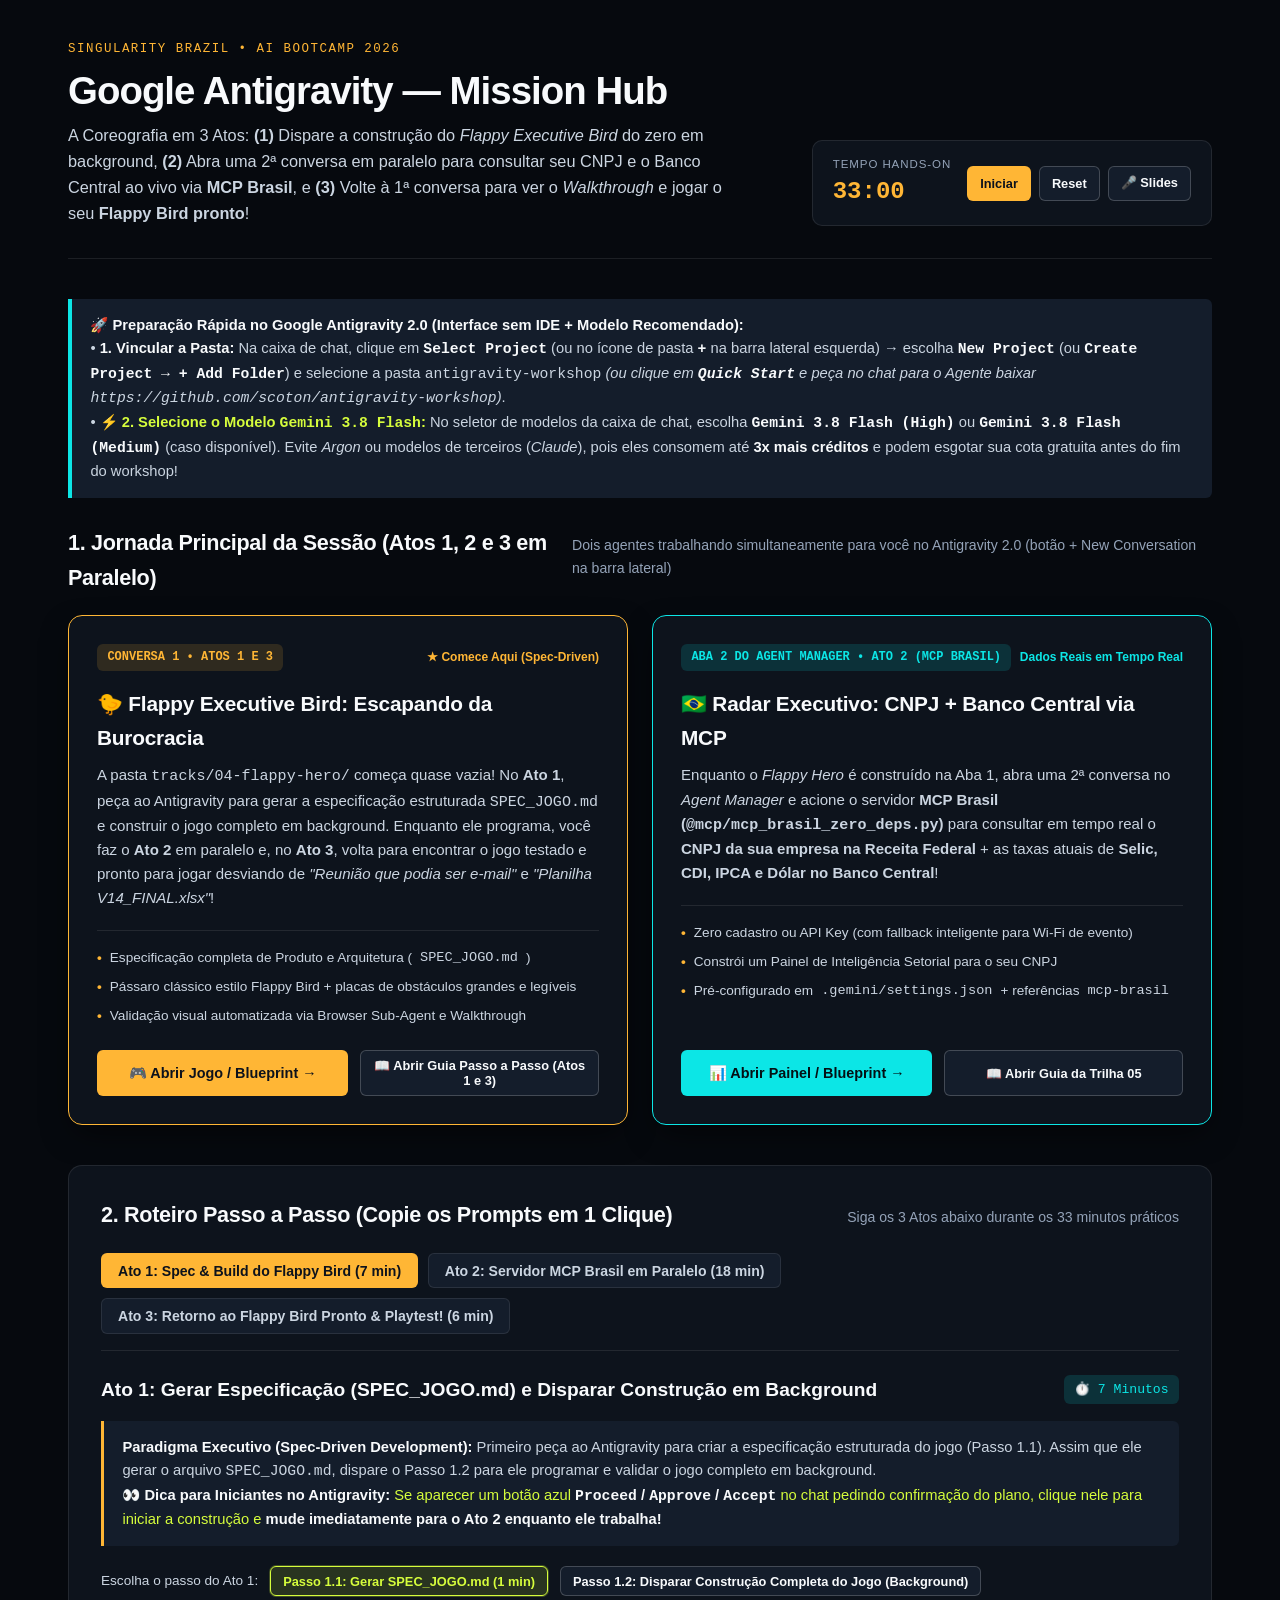
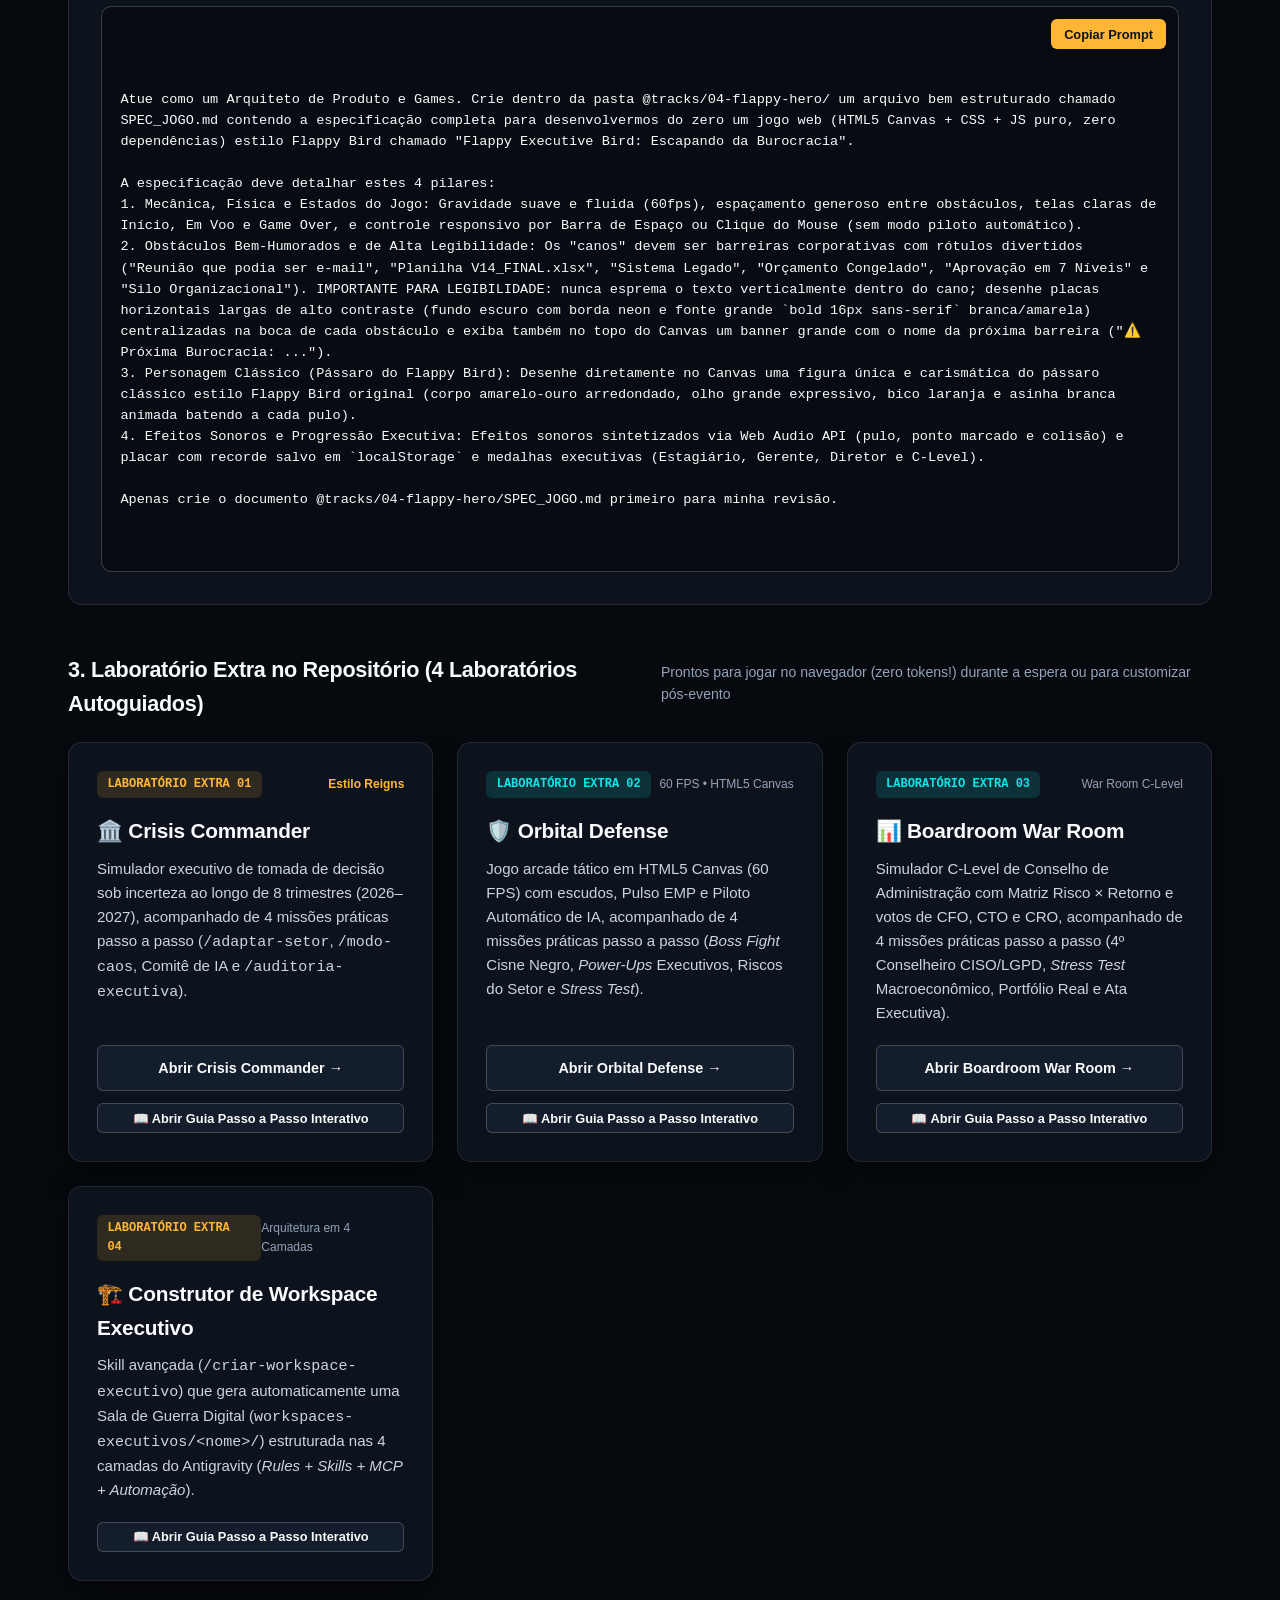
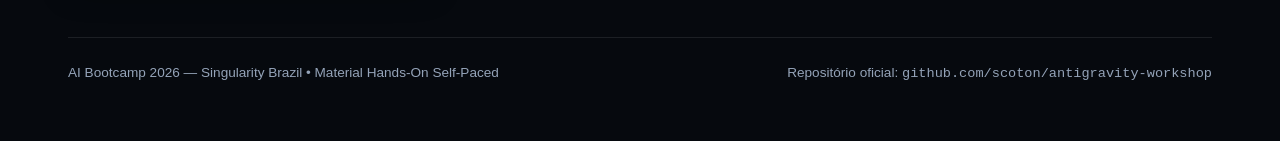
==== commit d4fa6c51: "perf(workshop): remove Flappy Bird autopilot for faster Act 1, add zero-token Antigravity 2.0 backst" ====
--- a/index.html
+++ b/index.html
@@ -54,12 +54,12 @@
             </div>
             <h3>🐤 Flappy Executive Bird: Escapando da Burocracia</h3>
             <p>
-              A pasta <code>tracks/04-flappy-hero/</code> começa quase vazia! No <strong>Ato 1</strong>, peça ao Antigravity para gerar a especificação enxuta <code>SPEC_JOGO.md</code> e construir o jogo completo em background. Enquanto ele programa, você faz o <strong>Ato 2</strong> em paralelo e, no <strong>Ato 3</strong>, volta para encontrar o jogo testado e pronto para jogar desviando de <em>"Reunião que podia ser e-mail"</em> e <em>"Planilha V14_FINAL.xlsx"</em>!
+              A pasta <code>tracks/04-flappy-hero/</code> começa quase vazia! No <strong>Ato 1</strong>, peça ao Antigravity para gerar a especificação estruturada <code>SPEC_JOGO.md</code> e construir o jogo completo em background. Enquanto ele programa, você faz o <strong>Ato 2</strong> em paralelo e, no <strong>Ato 3</strong>, volta para encontrar o jogo testado e pronto para jogar desviando de <em>"Reunião que podia ser e-mail"</em> e <em>"Planilha V14_FINAL.xlsx"</em>!
             </p>
             <ul class="track-features">
-              <li>Especificação enxuta (<code>SPEC_JOGO.md</code>) gerada antes do código</li>
+              <li>Especificação completa de Produto e Arquitetura (<code>SPEC_JOGO.md</code>)</li>
               <li>Pássaro clássico estilo Flappy Bird + placas de obstáculos grandes e legíveis</li>
-              <li>Modo Piloto Automático IA validado pelo Browser Sub-Agent</li>
+              <li>Validação visual automatizada via Browser Sub-Agent e Walkthrough</li>
             </ul>
           </div>
           <div class="track-actions" style="flex-wrap: wrap;">
@@ -113,7 +113,7 @@
           <span class="mission-duration">⏱️ 7 Minutos</span>
         </div>
         <div class="executive-insight">
-          <strong>Paradigma Executivo (Spec-Driven Development):</strong> Primeiro peça ao Antigravity para criar a especificação enxuta do jogo (Passo 1.1). Assim que ele gerar o arquivo <code>SPEC_JOGO.md</code>, dispare o Passo 1.2 para ele programar e testar o jogo completo em background.<br/>
+          <strong>Paradigma Executivo (Spec-Driven Development):</strong> Primeiro peça ao Antigravity para criar a especificação estruturada do jogo (Passo 1.1). Assim que ele gerar o arquivo <code>SPEC_JOGO.md</code>, dispare o Passo 1.2 para ele programar e validar o jogo completo em background.<br/>
           <span style="color: var(--accent-lime);">👀 <strong>Dica para Iniciantes no Antigravity:</strong> Se aparecer um botão azul <strong><code>Proceed</code> / <code>Approve</code> / <code>Accept</code></strong> no chat pedindo confirmação do plano, clique nele para iniciar a construção e <strong>mude imediatamente para o Ato 2 enquanto ele trabalha!</strong></span>
         </div>
         <div class="prompt-selector-bar" style="flex-wrap: wrap;">
@@ -123,14 +123,13 @@
         </div>
         <div class="prompt-box">
           <button id="btn-copy-m1" class="btn btn-sm btn-primary copy-btn" onclick="copyText('prompt-m1-text', this)">Copiar Prompt</button>
-          <div id="prompt-m1-text">Atue como um Arquiteto de Produto e Games. Crie dentro da pasta @tracks/04-flappy-hero/ um arquivo chamado SPEC_JOGO.md contendo uma especificação direta e enxuta (máximo de 40 linhas) para desenvolvermos do zero um jogo web (HTML5 Canvas + CSS + JS puro, zero dependências) estilo Flappy Bird chamado "Flappy Executive Bird: Escapando da Burocracia".
-
-A especificação deve detalhar:
-1. Mecânica e Física: Gravidade suave e fluida (60fps), espaçamento generoso entre obstáculos e controle por Barra de Espaço / Clique.
-2. Obstáculos Bem-Humorados e Bem Legíveis: Os "canos" devem ser barreiras corporativas com rótulos divertidos, como "Reunião que podia ser e-mail", "Planilha V14_FINAL.xlsx", "Sistema Legado", "Orçamento Congelado", "Aprovação em 7 Níveis" e "Silo Organizacional". IMPORTANTE PARA LEGIBILIDADE: nunca esprema o texto verticalmente dentro do cano; desenhe placas horizontais largas de alto contraste (fundo escuro com borda destacada e fonte grande `bold 16px sans-serif` branca/amarela) na boca de cada obstáculo e exiba também no topo do Canvas um banner grande com o nome da próxima barreira ("⚠️ Próxima Burocracia: ...").
-3. Modo Piloto Automático IA (#btn-autopilot): Um botão na tela que, quando ativado, faz o pássaro calcular o pulo ideal sozinho para desviar das barreiras (ótimo para demonstração e testes automatizados).
-4. Personagem Clássico (Pássaro do Flappy Bird): Desenhe diretamente no Canvas uma figura única e carismática de pássaro estilo Flappy Bird original (corpo amarelo-ouro arredondado, olho grande expressivo, bico laranja e asinha branca animada batendo a cada pulo).
-5. Efeitos Sonoros Sintetizados (Web Audio API) e placar com recorde.
+          <div id="prompt-m1-text">Atue como um Arquiteto de Produto e Games. Crie dentro da pasta @tracks/04-flappy-hero/ um arquivo bem estruturado chamado SPEC_JOGO.md contendo a especificação completa para desenvolvermos do zero um jogo web (HTML5 Canvas + CSS + JS puro, zero dependências) estilo Flappy Bird chamado "Flappy Executive Bird: Escapando da Burocracia".
+
+A especificação deve detalhar estes 4 pilares:
+1. Mecânica, Física e Estados do Jogo: Gravidade suave e fluida (60fps), espaçamento generoso entre obstáculos, telas claras de Início, Em Voo e Game Over, e controle responsivo por Barra de Espaço ou Clique do Mouse (sem modo piloto automático).
+2. Obstáculos Bem-Humorados e de Alta Legibilidade: Os "canos" devem ser barreiras corporativas com rótulos divertidos ("Reunião que podia ser e-mail", "Planilha V14_FINAL.xlsx", "Sistema Legado", "Orçamento Congelado", "Aprovação em 7 Níveis" e "Silo Organizacional"). IMPORTANTE PARA LEGIBILIDADE: nunca esprema o texto verticalmente dentro do cano; desenhe placas horizontais largas de alto contraste (fundo escuro com borda neon e fonte grande `bold 16px sans-serif` branca/amarela) centralizadas na boca de cada obstáculo e exiba também no topo do Canvas um banner grande com o nome da próxima barreira ("⚠️ Próxima Burocracia: ...").
+3. Personagem Clássico (Pássaro do Flappy Bird): Desenhe diretamente no Canvas uma figura única e carismática do pássaro clássico estilo Flappy Bird original (corpo amarelo-ouro arredondado, olho grande expressivo, bico laranja e asinha branca animada batendo a cada pulo).
+4. Efeitos Sonoros e Progressão Executiva: Efeitos sonoros sintetizados via Web Audio API (pulo, ponto marcado e colisão) e placar com recorde salvo em `localStorage` e medalhas executivas (Estagiário, Gerente, Diretor e C-Level).
 
 Apenas crie o documento @tracks/04-flappy-hero/SPEC_JOGO.md primeiro para minha revisão.</div>
         </div>
@@ -139,8 +138,8 @@
       <!-- Ato 2 -->
       <div id="content-m2" class="mission-content">
         <div class="mission-header-bar">
-          <h3>Ato 2: Consultar CNPJ + Banco Central ao Vivo via MCP Brasil (Em Paralelo)</h3>
-          <span class="mission-duration">⏱️ 18 Minutos</span>
+          <h3>Ato 2: Consultar CNPJ + Banco Central ao Vivo via MCP Brasil &amp; Tour de Bastidores</h3>
+          <span class="mission-duration">⏱️ 20 Minutos</span>
         </div>
         <div class="executive-insight">
           <strong>Paradigma Executivo (MCP + Skills + Automations com Governança):</strong> Enquanto o Agente 1 constrói o jogo na Conversa 1, clique em <strong><code>+ New Conversation</code></strong> na barra lateral esquerda do Antigravity 2.0 (ou pressione <code>Cmd/Ctrl + E</code>), inicie uma <strong>2ª conversa em paralelo</strong> e use a Skill <code>radar-mcp-brasil</code> para cruzar os dados reais do CNPJ da sua empresa com a Selic, IPCA e Dólar de hoje! Ao terminar, clique no botão <strong>⏰ Agendar com /automation</strong> para ver o <strong>Test Run de Governança</strong> e abrir o <strong>Automations Dashboard (<code>sidecar://dashboard</code>)</strong>!
@@ -156,26 +155,40 @@
           <span style="margin-left: 0.25rem;">ou digite o seu:</span>
           <input id="custom-cnpj-input" class="custom-cnpj-input" type="text" placeholder="Ex: 00.000.000/0001-00" />
           <button class="btn btn-sm" onclick="applyCustomCnpj(this)">Usar Meu CNPJ</button>
-          <button class="btn btn-sm cnpj-btn" style="border-color: var(--accent-emerald); color: var(--accent-emerald);" onclick="setAutomationPrompt(this)">⏰ Agendar com /automation (1 min)</button>
+          <button class="btn btn-sm cnpj-btn" style="border-color: var(--accent-emerald); color: var(--accent-emerald);" onclick="setAutomationPrompt(this)">⏰ Passo 2.4: Agendar com /automation</button>
         </div>
         <div class="prompt-box">
           <button id="btn-copy-m2" class="btn btn-sm btn-primary copy-btn" onclick="copyText('prompt-m2-text', this)">Copiar Prompt</button>
           <div id="prompt-m2-text">Execute a skill @.agent/skills/radar-mcp-brasil/SKILL.md para o CNPJ 84.429.695/0001-11 (WEG S.A. — caso eu tenha mantido este CNPJ padrão, execute imediatamente para a WEG S.A. sem parar para perguntar):
 1. Utilize o servidor MCP Brasil em @mcp/mcp_brasil_zero_deps.py (ex: rodando `python3 mcp/mcp_brasil_zero_deps.py --test-cli 84429695000111`) para consultar em tempo real os dados oficiais deste CNPJ na Receita Federal/BrasilAPI (Razão Social, CNAE Principal, Capital Social, Porte, UF e Quadro Societário) e os indicadores atuais do Banco Central (Taxa Selic, CDI, IPCA e Dólar PTAX).
 2. Com base nos dados reais retornados, construa diretamente dentro de @tracks/05-radar-mcp-brasil/ um "Painel Executivo de Inteligência Macroeconômica e Setorial" (sobrescrevendo o index.html de blueprint e criando style.css e app.js) personalizado para esta empresa, com simulador interativo de impacto de Selic, Câmbio e IPCA no setor do CNAE dela.
-3. Abra o painel no Browser Sub-Agent para validar e gere um Walkthrough Artifact com o diagnóstico estratégico!</div>
+3. Faça uma única visita rápida no Browser Sub-Agent apenas para verificar que o painel renderizou sem erros no console, capture 1 screenshot e gere imediatamente o Walkthrough Artifact com o diagnóstico estratégico!</div>
+        </div>
+
+        <!-- Passo 2.3: Tour Guiado de Bastidores (Zero Tokens) -->
+        <div class="executive-insight" style="margin-top: 1.25rem; border-left: 4px solid var(--accent-lime); background: rgba(214, 253, 60, 0.05);">
+          <strong style="color: var(--accent-lime);">🧭 Passo 2.3 (Enquanto o Agente Trabalha — 5 a 8 min): Tour Guiado de Bastidores no Antigravity 2.0 (Zero Consumo de Tokens!)</strong><br/>
+          ⚠️ <strong>Proteja seus créditos:</strong> Enquanto os Agentes 1 e 2 constroem os projetos, <strong>NÃO envie novos prompts no chat!</strong> Aproveite estes minutos para fazer estas <strong>5 descobertas nos bastidores</strong> (gastam <strong>ZERO tokens</strong>):<br/>
+          • <strong>1. Caixa Preta do Raciocínio (<code>Thinking</code> &amp; JSON MCP):</strong> No chat do Antigravity, clique nas seções recolhidas <strong><code>Thinking / Thought Process</code></strong> para ler como o agente planeja a arquitetura, e expanda o comando <code>mcp_brasil_zero_deps.py</code> para ver o JSON oficial vindo da Receita Federal e do Banco Central.<br/>
+          • <strong>2. Comentários Inline em <code>Artifacts</code>:</strong> Clique no <code>Implementation Plan</code> ou no <code>SPEC_JOGO.md</code> no painel de Artifacts e passe o mouse sobre qualquer linha para ver o botão <strong><code>+</code> (Add Comment)</strong> — usado para auditar planos como no Google Docs.<br/>
+          • <strong>3. Inspecionar as 3 Camadas do Workspace:</strong> Clique para ler agora sem sair desta tela:
+          <button type="button" class="btn btn-sm" style="margin: 0.2rem; padding: 0.2rem 0.6rem;" onclick="openGuideModal('AGENTS.md', '🏛️ Camada 1 (Rules): AGENTS.md')">📄 Ler AGENTS.md (Rules)</button>
+          <button type="button" class="btn btn-sm" style="margin: 0.2rem; padding: 0.2rem 0.6rem;" onclick="openGuideModal('.agents/skills/radar-mcp-brasil/SKILL.md', '⚡ Camada 2 (Skill com Progressive Disclosure): radar-mcp-brasil/SKILL.md')">📄 Ler SKILL.md (Progressive Disclosure)</button>
+          <button type="button" class="btn btn-sm" style="margin: 0.2rem; padding: 0.2rem 0.6rem;" onclick="openGuideModal('mcp/GUIA_MCP_BRASIL.md', '🔌 Camada 3 (MCP): Guia MCP Brasil')">📄 Ler Guia MCP Brasil</button><br/>
+          • <strong>4. Menu de <code>Customizations</code> &amp; <code>Automations</code>:</strong> Explore na barra lateral esquerda do Antigravity 2.0 onde ficam listados os <strong>MCP Servers</strong> conectados, as <strong>Skills</strong> detectadas e o painel de <strong>Automations</strong>.<br/>
+          • <strong>5. Degustar os 3 Simuladores Prontos Abaixo (100% Local):</strong> Role até a seção <strong>3. Laboratório Extra</strong> logo abaixo e jogue o <em>Crisis Commander</em>, o <em>Orbital Defense</em> ou o <em>Boardroom War Room</em> direto no navegador (zero tokens) enquanto aguarda!
         </div>
       </div>
 
       <!-- Ato 3 -->
       <div id="content-m3" class="mission-content">
         <div class="mission-header-bar">
-          <h3>Ato 3: O Retorno à Conversa 1 — Inspeção do Walkthrough & Playtest do Flappy Bird!</h3>
+          <h3>Ato 3: O Retorno à Conversa 1 — Inspeção do Walkthrough &amp; Playtest do Flappy Bird!</h3>
           <span class="mission-duration">⏱️ 6 Minutos (Zero Consumo Extra de Tokens!)</span>
         </div>
         <div class="executive-insight">
           <strong>O Grande Final ("O Forno Assíncrono" Concluído):</strong> Clique de volta na sua <strong>1ª conversa</strong> na barra lateral esquerda do Antigravity 2.0 (a conversa da Trilha <code>04-flappy-hero</code>).<br/>
-          Enquanto você analisava o CNPJ e o Banco Central no Ato 2, o seu <strong>Agente 1</strong> construiu o jogo completo, testou no <em>Browser Sub-Agent</em> com o <strong>🤖 Piloto Automático IA</strong> e entregou o <strong>Walkthrough Artifact</strong> com screenshot! Clique no botão abaixo para abrir e jogar o seu <em>Flappy Executive Bird</em>:
+          Enquanto você analisava o CNPJ e o Banco Central no Ato 2, o seu <strong>Agente 1</strong> construiu o jogo completo, validou no <em>Browser Sub-Agent</em> e entregou o <strong>Walkthrough Artifact</strong> com screenshot! Clique no botão abaixo para abrir e jogar o seu <em>Flappy Executive Bird</em>:
         </div>
         <div style="display: flex; gap: 1rem; flex-wrap: wrap; margin-top: 1rem;">
           <a href="tracks/04-flappy-hero/index.html" class="btn btn-primary" style="font-size: 1rem; padding: 0.85rem 1.5rem;">🎮 Abrir e Jogar o Flappy Executive Bird Pronto →</a>
@@ -184,11 +197,11 @@
       </div>
     </section>
 
-    <!-- 3 Simuladores Extras no Repositório -->
+    <!-- 4 Laboratórios Extras no Repositório -->
     <section aria-labelledby="tracks-heading">
       <div class="section-header">
-        <h2 id="tracks-heading">3. Laboratório Extra no Repositório (3 Simuladores Completos)</h2>
-        <span>Prontos para jogar e customizar durante o tempo extra ou com a sua equipe pós-evento</span>
+        <h2 id="tracks-heading">3. Laboratório Extra no Repositório (4 Laboratórios Autoguiados)</h2>
+        <span>Prontos para jogar no navegador (zero tokens!) durante a espera ou para customizar pós-evento</span>
       </div>
 
       <div class="tracks-grid">
@@ -199,14 +212,14 @@
               <span class="track-tag tag-amber">LABORATÓRIO EXTRA 01</span>
               <span class="track-recommended">Estilo Reigns</span>
             </div>
-            <h3>Crisis Commander</h3>
-            <p>
-              Jogo executivo de tomada de decisão sob incerteza. Assuma o comando como CEO em 2026–2027 e atravesse choques regulatórios, cambiais e operacionais.
+            <h3>🏛️ Crisis Commander</h3>
+            <p>
+              Simulador executivo de tomada de decisão sob incerteza ao longo de 8 trimestres (2026–2027), acompanhado de 4 missões práticas passo a passo (<code>/adaptar-setor</code>, <code>/modo-caos</code>, Comitê de IA e <code>/auditoria-executiva</code>).
             </p>
           </div>
           <div class="track-actions" style="flex-wrap: wrap;">
             <a id="btn-launch-track-1" href="tracks/01-crisis-commander/index.html" class="btn" style="flex: 1;">Abrir Crisis Commander →</a>
-            <button type="button" onclick="openGuideModal('tracks/01-crisis-commander/README.md', '🏛️ Guia Passo a Passo — Trilha 01: Crisis Commander')" class="btn btn-sm" style="width: 100%;">📖 Abrir Guia Passo a Passo Interativo</button>
+            <button type="button" onclick="openGuideModal('tracks/01-crisis-commander/README.md', '🏛️ Guia Passo a Passo — Laboratório Extra 01: Crisis Commander')" class="btn btn-sm" style="width: 100%;">📖 Abrir Guia Passo a Passo Interativo</button>
           </div>
         </article>
 
@@ -217,14 +230,14 @@
               <span class="track-tag tag-cyan">LABORATÓRIO EXTRA 02</span>
               <span style="font-size: 0.75rem; color: var(--text-muted);">60 FPS • HTML5 Canvas</span>
             </div>
-            <h3>Antigravity Orbital Defense</h3>
-            <p>
-              Mini-jogo arcade e tático em tempo real. Comande uma estação orbital interceptando ondas de ameaças, gerenciando escudos, pulso EMP e Piloto Automático de IA.
+            <h3>🛡️ Orbital Defense</h3>
+            <p>
+              Jogo arcade tático em HTML5 Canvas (60 FPS) com escudos, Pulso EMP e Piloto Automático de IA, acompanhado de 4 missões práticas passo a passo (<em>Boss Fight</em> Cisne Negro, <em>Power-Ups</em> Executivos, Riscos do Setor e <em>Stress Test</em>).
             </p>
           </div>
           <div class="track-actions" style="flex-wrap: wrap;">
             <a id="btn-launch-track-2" href="tracks/02-orbital-defense/index.html" class="btn" style="flex: 1;">Abrir Orbital Defense →</a>
-            <button type="button" onclick="openGuideModal('tracks/02-orbital-defense/README.md', '🛡️ Guia Passo a Passo — Trilha 02: Orbital Defense')" class="btn btn-sm" style="width: 100%;">📖 Abrir Guia Passo a Passo Interativo</button>
+            <button type="button" onclick="openGuideModal('tracks/02-orbital-defense/README.md', '🛡️ Guia Passo a Passo — Laboratório Extra 02: Orbital Defense')" class="btn btn-sm" style="width: 100%;">📖 Abrir Guia Passo a Passo Interativo</button>
           </div>
         </article>
 
@@ -235,14 +248,31 @@
               <span class="track-tag tag-emerald">LABORATÓRIO EXTRA 03</span>
               <span style="font-size: 0.75rem; color: var(--text-muted);">War Room C-Level</span>
             </div>
-            <h3>Boardroom War Room</h3>
-            <p>
-              Simulador de Conselho de Administração e estresse de cenários. Configure uma decisão estratégica e veja CFO, CTO e CRO debaterem riscos em uma matriz interativa.
+            <h3>📊 Boardroom War Room</h3>
+            <p>
+              Simulador C-Level de Conselho de Administração com Matriz Risco × Retorno e votos de CFO, CTO e CRO, acompanhado de 4 missões práticas passo a passo (4º Conselheiro CISO/LGPD, <em>Stress Test</em> Macroeconômico, Portfólio Real e Ata Executiva).
             </p>
           </div>
           <div class="track-actions" style="flex-wrap: wrap;">
             <a id="btn-launch-track-3" href="tracks/03-boardroom-simulator/index.html" class="btn" style="flex: 1;">Abrir Boardroom War Room →</a>
-            <button type="button" onclick="openGuideModal('tracks/03-boardroom-simulator/README.md', '📊 Guia Passo a Passo — Trilha 03: Boardroom War Room')" class="btn btn-sm" style="width: 100%;">📖 Abrir Guia Passo a Passo Interativo</button>
+            <button type="button" onclick="openGuideModal('tracks/03-boardroom-simulator/README.md', '📊 Guia Passo a Passo — Laboratório Extra 03: Boardroom War Room')" class="btn btn-sm" style="width: 100%;">📖 Abrir Guia Passo a Passo Interativo</button>
+          </div>
+        </article>
+
+        <!-- Trilha 4 Extra: Construtor de Workspace Executivo -->
+        <article class="track-card" id="card-track-extra-ws">
+          <div>
+            <div class="track-meta">
+              <span class="track-tag tag-amber">LABORATÓRIO EXTRA 04</span>
+              <span style="font-size: 0.75rem; color: var(--text-muted);">Arquitetura em 4 Camadas</span>
+            </div>
+            <h3>🏗️ Construtor de Workspace Executivo</h3>
+            <p>
+              Skill avançada (<code>/criar-workspace-executivo</code>) que gera automaticamente uma Sala de Guerra Digital (<code>workspaces-executivos/&lt;nome&gt;/</code>) estruturada nas 4 camadas do Antigravity (<em>Rules + Skills + MCP + Automação</em>).
+            </p>
+          </div>
+          <div class="track-actions" style="flex-wrap: wrap;">
+            <button type="button" onclick="openGuideModal('.agent/skills/criar-workspace-executivo/SKILL.md', '🏗️ Guia Passo a Passo — Laboratório Extra 04: Construtor de Workspace Executivo')" class="btn btn-sm" style="width: 100%;">📖 Abrir Guia Passo a Passo Interativo</button>
           </div>
         </article>
       </div>
@@ -267,8 +297,8 @@
 
   <script>
     const ATO1_STEPS = {
-      1: `Atue como um Arquiteto de Produto e Games. Crie dentro da pasta @tracks/04-flappy-hero/ um arquivo conciso chamado SPEC_JOGO.md (máximo de 40 linhas, direto ao ponto para economizar tokens) especificando um jogo web enxuto (HTML5 Canvas + CSS + JS puro) estilo Flappy Bird chamado "Flappy Executive Hero: Escapando da Burocracia".\n\nA especificação deve cobrir apenas estes 5 pontos essenciais:\n1. Mecânica e Física: Gravidade suave e fluida (60fps), espaçamento generoso entre obstáculos e controle por Barra de Espaço / Clique.\n2. Obstáculos Bem-Humorados com Rótulos Grandes e Muito Legíveis: Os "canos" são barreiras corporativas ("Reunião que podia ser e-mail", "Planilha V14_FINAL.xlsx", "Sistema Legado", "Orçamento Congelado", "Aprovação em 7 Níveis" e "Silo Organizacional"). IMPORTANTE PARA LEGIBILIDADE: nunca desenhe texto vertical ou pequeno; exiba cada rótulo dentro de uma placa/badge horizontal larga de alto contraste (fundo escuro com borda neon e fonte grande >= 16px bold sans-serif) centralizada na boca de cada cano, além de um letreiro grande no topo da tela mostrando o nome da burocracia atual.\n3. Modo Piloto Automático IA (#btn-autopilot): Um botão na tela que, quando ativado, faz o pássaro calcular o pulo ideal sozinho para desviar das barreiras.\n4. Personagem Clássico Estilo Flappy Bird: Desenhe diretamente no Canvas uma figura única e carismática do clássico pássaro do Flappy Bird (corpo arredondado amarelo-ouro vibrante, olho expressivo, bico laranja e asinha branca que bate a cada pulo, sem upload de fotos ou avatares complexos).\n5. Efeitos Sonoros Sintetizados (Web Audio API) e placar com medalhas executivas.\n\nApenas crie o documento @tracks/04-flappy-hero/SPEC_JOGO.md primeiro para minha revisão.`,
-      2: `Excelente! Agora implemente o jogo completo de forma enxuta e direta dentro de @tracks/04-flappy-hero/ (sobrescrevendo o index.html de blueprint e criando style.css e game.js compactos) seguindo a especificação em @tracks/04-flappy-hero/SPEC_JOGO.md. Execute todas as etapas diretamente de ponta a ponta sem pausar para confirmações intermediárias.\nQuando terminar de criar os arquivos:\n1. Abra o jogo no Browser Sub-Agent.\n2. Ative o botão de Piloto Automático IA (#btn-autopilot) por alguns segundos para verificar que o pássaro clássico desvia dos obstáculos corporativos (com as placas horizontais grandes e legíveis) e marca pontos sem erros no console.\n3. Gere um Walkthrough Artifact enxuto com screenshot do jogo funcionando!`
+      1: `Atue como um Arquiteto de Produto e Games. Crie dentro da pasta @tracks/04-flappy-hero/ um arquivo bem estruturado chamado SPEC_JOGO.md contendo a especificação completa para desenvolvermos do zero um jogo web (HTML5 Canvas + CSS + JS puro, zero dependências) estilo Flappy Bird chamado "Flappy Executive Bird: Escapando da Burocracia".\n\nA especificação deve detalhar estes 4 pilares:\n1. Mecânica, Física e Estados do Jogo: Gravidade suave e fluida (60fps), espaçamento generoso entre obstáculos, telas claras de Início, Em Voo e Game Over, e controle responsivo por Barra de Espaço ou Clique do Mouse (sem modo piloto automático).\n2. Obstáculos Bem-Humorados e de Alta Legibilidade: Os "canos" devem ser barreiras corporativas com rótulos divertidos ("Reunião que podia ser e-mail", "Planilha V14_FINAL.xlsx", "Sistema Legado", "Orçamento Congelado", "Aprovação em 7 Níveis" e "Silo Organizacional"). IMPORTANTE PARA LEGIBILIDADE: nunca esprema o texto verticalmente dentro do cano; desenhe placas horizontais largas de alto contraste (fundo escuro com borda neon e fonte grande \`bold 16px sans-serif\` branca/amarela) centralizadas na boca de cada obstáculo e exiba também no topo do Canvas um banner grande com o nome da próxima barreira ("⚠️ Próxima Burocracia: ...").\n3. Personagem Clássico (Pássaro do Flappy Bird): Desenhe diretamente no Canvas uma figura única e carismática do pássaro clássico estilo Flappy Bird original (corpo amarelo-ouro arredondado, olho grande expressivo, bico laranja e asinha branca animada batendo a cada pulo).\n4. Efeitos Sonoros e Progressão Executiva: Efeitos sonoros sintetizados via Web Audio API (pulo, ponto marcado e colisão) e placar com recorde salvo em \`localStorage\` e medalhas executivas (Estagiário, Gerente, Diretor e C-Level).\n\nApenas crie o documento @tracks/04-flappy-hero/SPEC_JOGO.md primeiro para minha revisão.`,
+      2: `Excelente! Agora implemente o jogo completo dentro de @tracks/04-flappy-hero/ (sobrescrevendo o index.html de blueprint e criando style.css e game.js) seguindo 100% a especificação em @tracks/04-flappy-hero/SPEC_JOGO.md, garantindo que o pássaro clássico do Flappy Bird fique bem desenhado e os rótulos das burocracias fiquem grandes e fáceis de ler nas placas horizontais e no banner superior. Execute todas as etapas diretamente de ponta a ponta sem pausar para confirmações intermediárias.\nQuando terminar de criar os arquivos:\n1. Faça uma única visita rápida no Browser Sub-Agent abrindo o jogo e dando 1 clique inicial apenas para verificar que o Canvas, o pássaro clássico e o placar renderizaram sem erros no console (não fique jogando várias partidas no navegador).\n2. Capture 1 screenshot e gere imediatamente o Walkthrough Artifact!`
     };
 
     function setAto1Step(stepNum, btnEl) {
@@ -291,7 +321,7 @@
 `Execute a skill @.agent/skills/radar-mcp-brasil/SKILL.md para o CNPJ ${cnpjLabel} (execute imediatamente para esta empresa sem parar para perguntar):
 1. Utilize o servidor MCP Brasil em @mcp/mcp_brasil_zero_deps.py (ex: rodando \`python3 mcp/mcp_brasil_zero_deps.py --test-cli ${currentCnpjDigits}\`) para consultar em tempo real os dados oficiais deste CNPJ na Receita Federal/BrasilAPI (Razão Social, CNAE Principal, Capital Social, Porte, UF e Quadro Societário) e os indicadores atuais do Banco Central (Taxa Selic, CDI, IPCA e Dólar PTAX).
 2. Com base nos dados reais retornados, construa diretamente dentro de @tracks/05-radar-mcp-brasil/ um "Painel Executivo de Inteligência Macroeconômica e Setorial" (sobrescrevendo o index.html de blueprint e criando style.css e app.js) personalizado para esta empresa, com simulador interativo de impacto de Selic, Câmbio e IPCA no setor do CNAE dela.
-3. Abra o painel no Browser Sub-Agent para validar e gere um Walkthrough Artifact com o diagnóstico estratégico!`;
+3. Faça uma única visita rápida no Browser Sub-Agent apenas para verificar que o painel renderizou sem erros no console, capture 1 screenshot e gere imediatamente o Walkthrough Artifact com o diagnóstico estratégico!`;
     }
 
     function applyCustomCnpj(btnEl) {
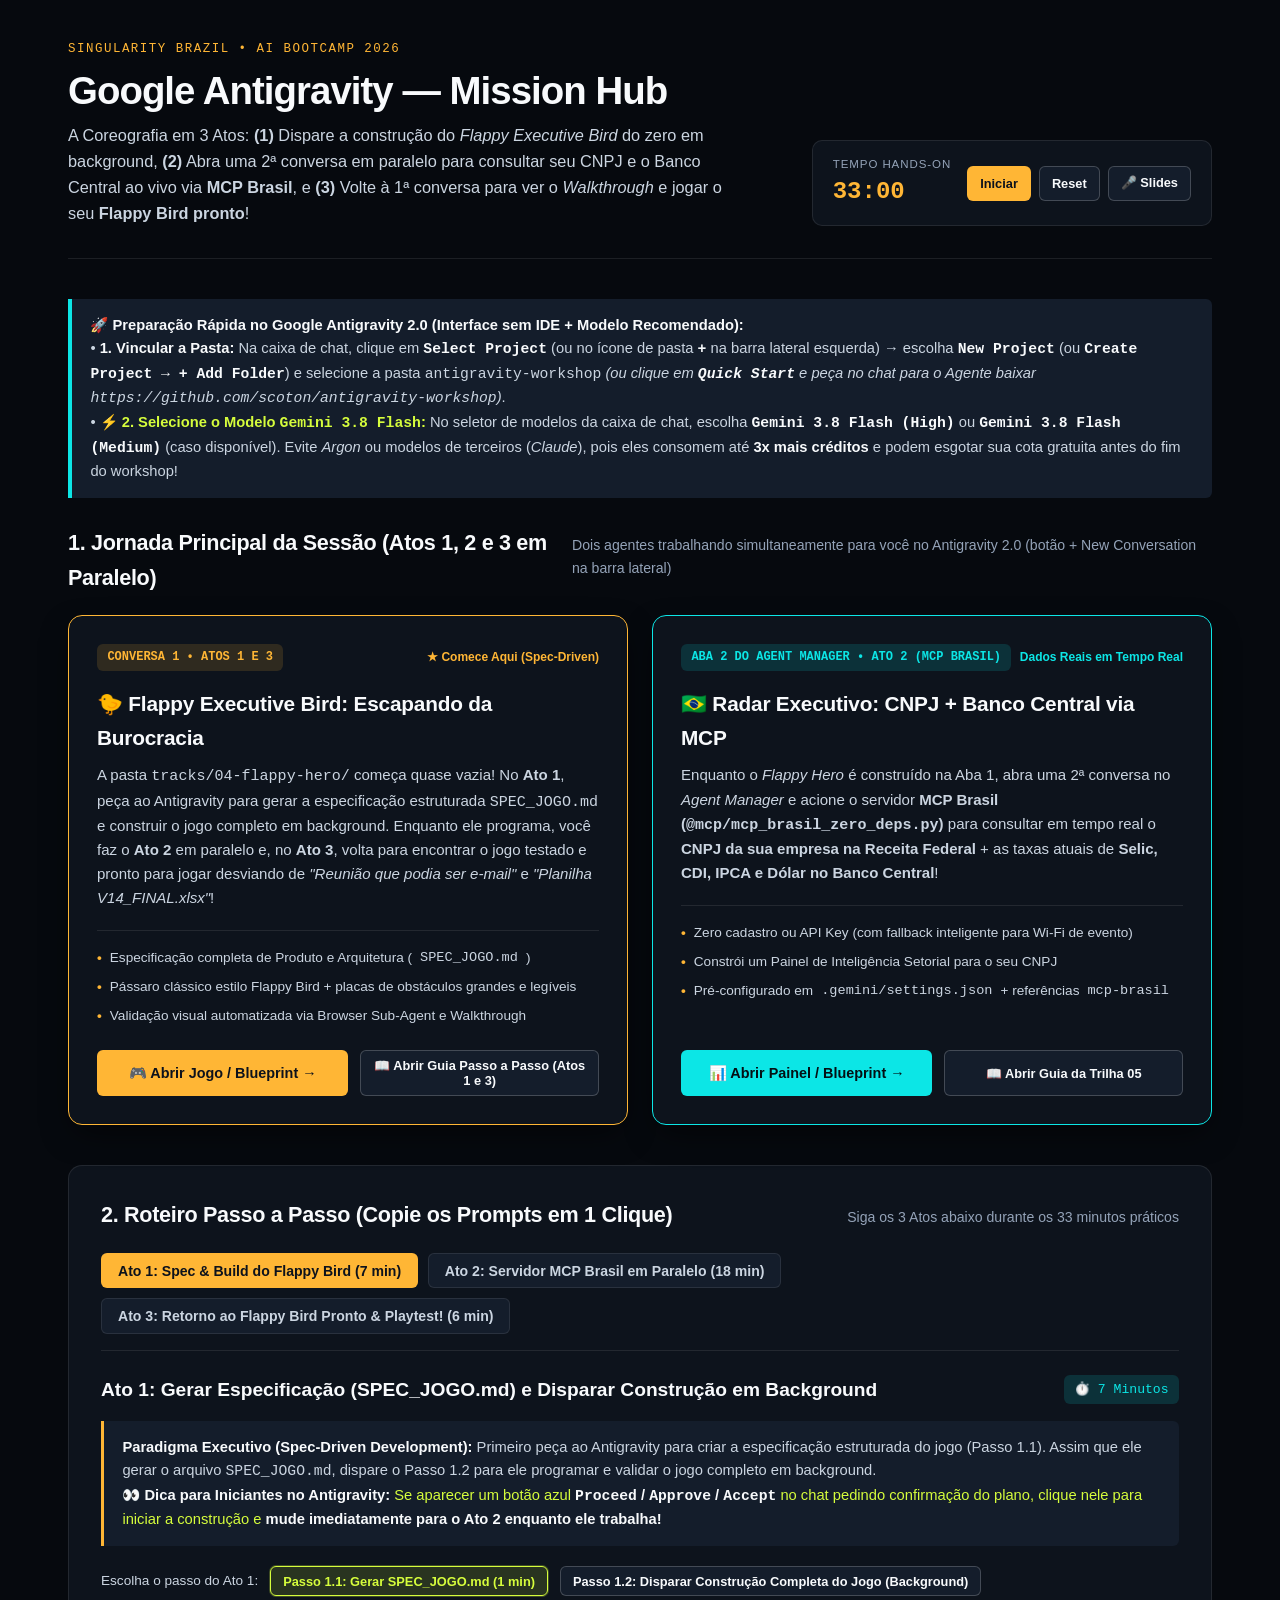
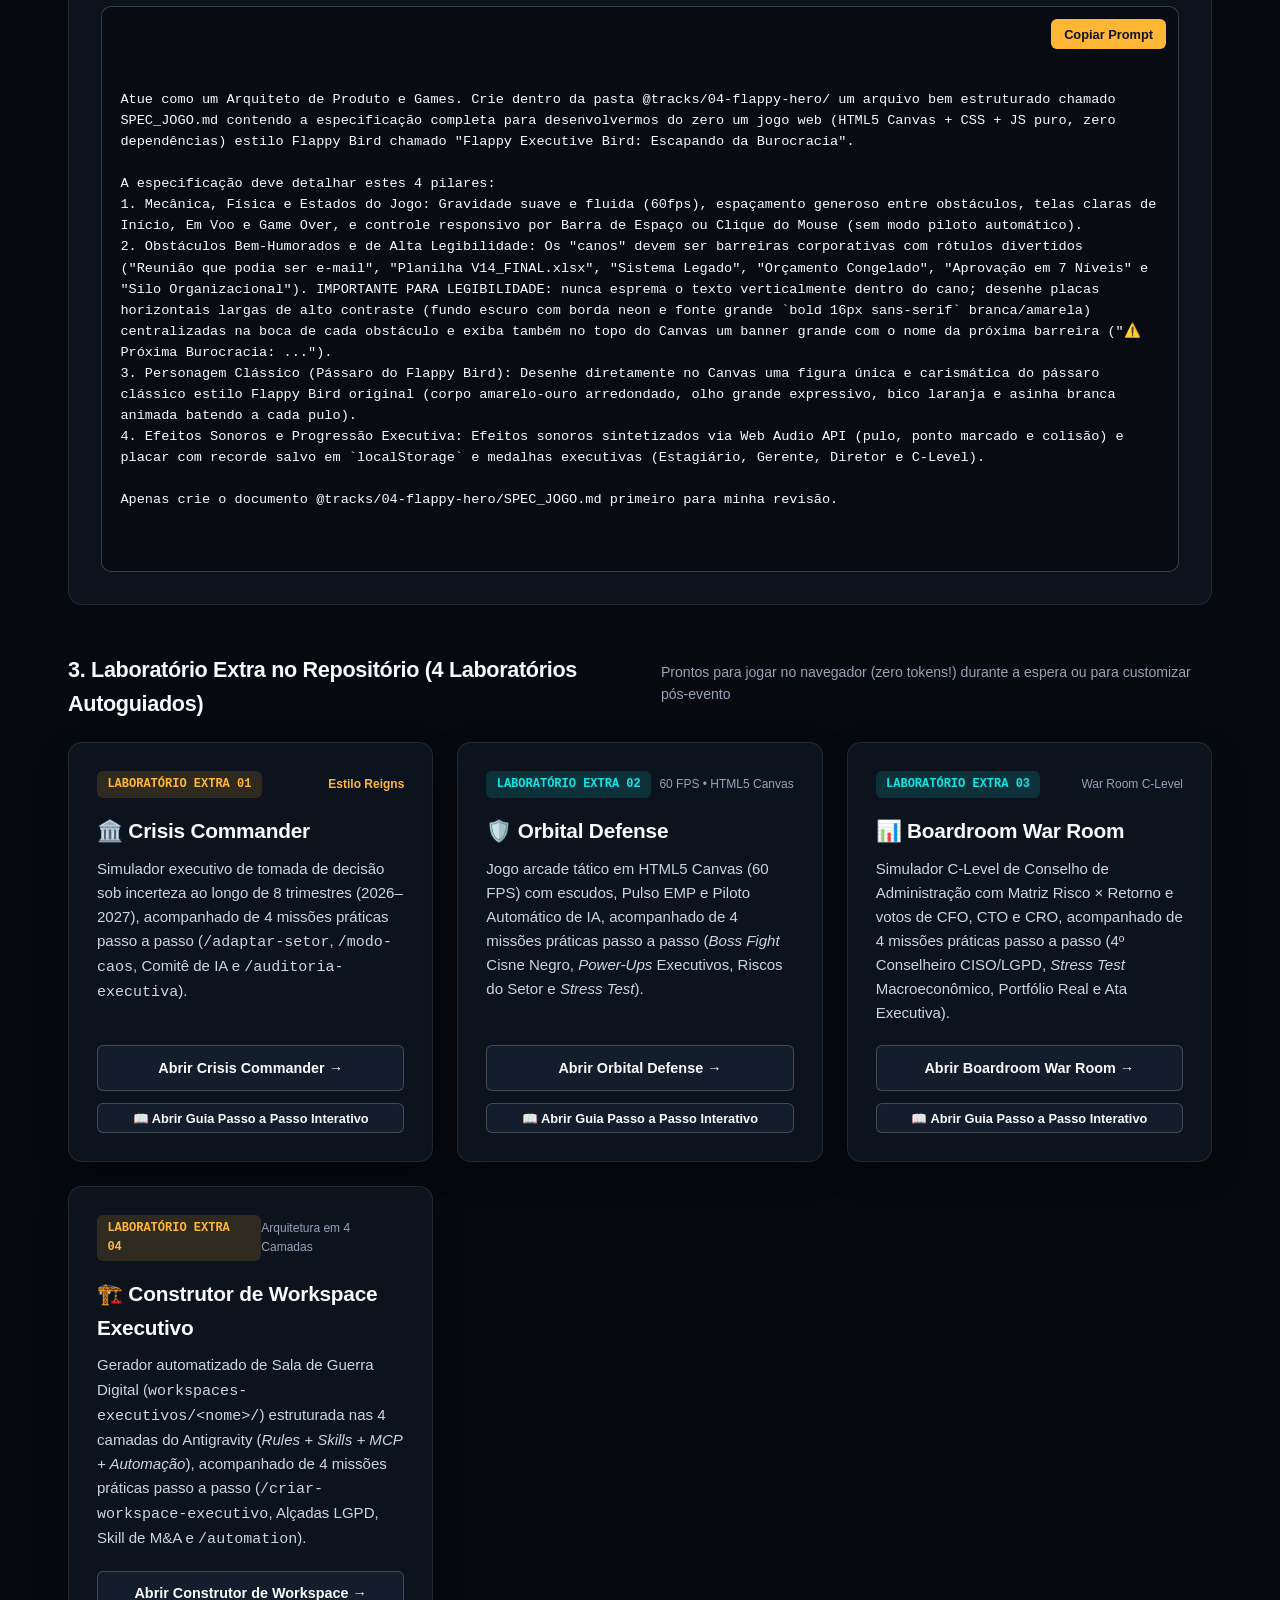
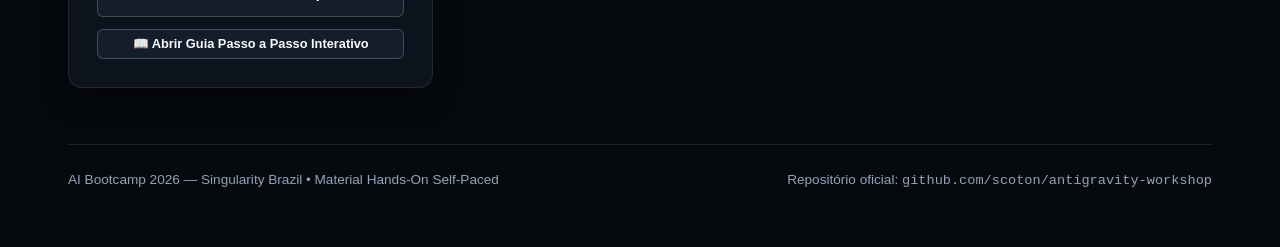
==== commit b17b2461: "feat(tracks): add tracks/06-workspace-executivo README and blueprint launchpad for Extra Lab 04" ====
--- a/index.html
+++ b/index.html
@@ -139,7 +139,7 @@
       <div id="content-m2" class="mission-content">
         <div class="mission-header-bar">
           <h3>Ato 2: Consultar CNPJ + Banco Central ao Vivo via MCP Brasil &amp; Tour de Bastidores</h3>
-          <span class="mission-duration">⏱️ 20 Minutos</span>
+          <span class="mission-duration">⏱️ 18 Minutos</span>
         </div>
         <div class="executive-insight">
           <strong>Paradigma Executivo (MCP + Skills + Automations com Governança):</strong> Enquanto o Agente 1 constrói o jogo na Conversa 1, clique em <strong><code>+ New Conversation</code></strong> na barra lateral esquerda do Antigravity 2.0 (ou pressione <code>Cmd/Ctrl + E</code>), inicie uma <strong>2ª conversa em paralelo</strong> e use a Skill <code>radar-mcp-brasil</code> para cruzar os dados reais do CNPJ da sua empresa com a Selic, IPCA e Dólar de hoje! Ao terminar, clique no botão <strong>⏰ Agendar com /automation</strong> para ver o <strong>Test Run de Governança</strong> e abrir o <strong>Automations Dashboard (<code>sidecar://dashboard</code>)</strong>!
@@ -159,10 +159,10 @@
         </div>
         <div class="prompt-box">
           <button id="btn-copy-m2" class="btn btn-sm btn-primary copy-btn" onclick="copyText('prompt-m2-text', this)">Copiar Prompt</button>
-          <div id="prompt-m2-text">Execute a skill @.agent/skills/radar-mcp-brasil/SKILL.md para o CNPJ 84.429.695/0001-11 (WEG S.A. — caso eu tenha mantido este CNPJ padrão, execute imediatamente para a WEG S.A. sem parar para perguntar):
-1. Utilize o servidor MCP Brasil em @mcp/mcp_brasil_zero_deps.py (ex: rodando `python3 mcp/mcp_brasil_zero_deps.py --test-cli 84429695000111`) para consultar em tempo real os dados oficiais deste CNPJ na Receita Federal/BrasilAPI (Razão Social, CNAE Principal, Capital Social, Porte, UF e Quadro Societário) e os indicadores atuais do Banco Central (Taxa Selic, CDI, IPCA e Dólar PTAX).
+          <div id="prompt-m2-text">Execute a skill @.agent/skills/radar-mcp-brasil/SKILL.md para o CNPJ 84.429.695/0001-11 (WEG S.A. — caso eu tenha mantido este CNPJ padrão, execute imediatamente para a WEG S.A. sem parar para perguntar; caso eu tenha trocado o CNPJ acima, extraia os 14 dígitos dele automaticamente):
+1. Utilize o servidor MCP Brasil em @mcp/mcp_brasil_zero_deps.py (rodando `python3 mcp/mcp_brasil_zero_deps.py --test-cli 84429695000111`) para consultar em tempo real os dados oficiais deste CNPJ na Receita Federal/BrasilAPI (Razão Social, CNAE Principal, Capital Social, Porte, UF e Quadro Societário) e os indicadores atuais do Banco Central (Taxa Selic, CDI, IPCA e Dólar PTAX).
 2. Com base nos dados reais retornados, construa diretamente dentro de @tracks/05-radar-mcp-brasil/ um "Painel Executivo de Inteligência Macroeconômica e Setorial" (sobrescrevendo o index.html de blueprint e criando style.css e app.js) personalizado para esta empresa, com simulador interativo de impacto de Selic, Câmbio e IPCA no setor do CNAE dela.
-3. Faça uma única visita rápida no Browser Sub-Agent apenas para verificar que o painel renderizou sem erros no console, capture 1 screenshot e gere imediatamente o Walkthrough Artifact com o diagnóstico estratégico!</div>
+3. Garanta que o servidor web local na porta 8080 esteja ativo, faça uma única visita rápida no Browser Sub-Agent (`http://localhost:8080/tracks/05-radar-mcp-brasil/index.html`) apenas para verificar que o painel renderizou sem erros no console, capture 1 screenshot, gere o Walkthrough Artifact com o diagnóstico estratégico e exiba no final da resposta o link `http://localhost:8080/tracks/05-radar-mcp-brasil/index.html`!</div>
         </div>
 
         <!-- Passo 2.3: Tour Guiado de Bastidores (Zero Tokens) -->
@@ -268,11 +268,12 @@
             </div>
             <h3>🏗️ Construtor de Workspace Executivo</h3>
             <p>
-              Skill avançada (<code>/criar-workspace-executivo</code>) que gera automaticamente uma Sala de Guerra Digital (<code>workspaces-executivos/&lt;nome&gt;/</code>) estruturada nas 4 camadas do Antigravity (<em>Rules + Skills + MCP + Automação</em>).
-            </p>
-          </div>
-          <div class="track-actions" style="flex-wrap: wrap;">
-            <button type="button" onclick="openGuideModal('.agent/skills/criar-workspace-executivo/SKILL.md', '🏗️ Guia Passo a Passo — Laboratório Extra 04: Construtor de Workspace Executivo')" class="btn btn-sm" style="width: 100%;">📖 Abrir Guia Passo a Passo Interativo</button>
+              Gerador automatizado de Sala de Guerra Digital (<code>workspaces-executivos/&lt;nome&gt;/</code>) estruturada nas 4 camadas do Antigravity (<em>Rules + Skills + MCP + Automação</em>), acompanhado de 4 missões práticas passo a passo (<code>/criar-workspace-executivo</code>, Alçadas LGPD, Skill de M&amp;A e <code>/automation</code>).
+            </p>
+          </div>
+          <div class="track-actions" style="flex-wrap: wrap;">
+            <a id="btn-launch-track-6" href="tracks/06-workspace-executivo/index.html" class="btn" style="flex: 1;">Abrir Construtor de Workspace →</a>
+            <button type="button" onclick="openGuideModal('tracks/06-workspace-executivo/README.md', '🏗️ Guia Passo a Passo — Laboratório Extra 04: Construtor de Workspace Executivo')" class="btn btn-sm" style="width: 100%;">📖 Abrir Guia Passo a Passo Interativo</button>
           </div>
         </article>
       </div>
@@ -298,7 +299,7 @@
   <script>
     const ATO1_STEPS = {
       1: `Atue como um Arquiteto de Produto e Games. Crie dentro da pasta @tracks/04-flappy-hero/ um arquivo bem estruturado chamado SPEC_JOGO.md contendo a especificação completa para desenvolvermos do zero um jogo web (HTML5 Canvas + CSS + JS puro, zero dependências) estilo Flappy Bird chamado "Flappy Executive Bird: Escapando da Burocracia".\n\nA especificação deve detalhar estes 4 pilares:\n1. Mecânica, Física e Estados do Jogo: Gravidade suave e fluida (60fps), espaçamento generoso entre obstáculos, telas claras de Início, Em Voo e Game Over, e controle responsivo por Barra de Espaço ou Clique do Mouse (sem modo piloto automático).\n2. Obstáculos Bem-Humorados e de Alta Legibilidade: Os "canos" devem ser barreiras corporativas com rótulos divertidos ("Reunião que podia ser e-mail", "Planilha V14_FINAL.xlsx", "Sistema Legado", "Orçamento Congelado", "Aprovação em 7 Níveis" e "Silo Organizacional"). IMPORTANTE PARA LEGIBILIDADE: nunca esprema o texto verticalmente dentro do cano; desenhe placas horizontais largas de alto contraste (fundo escuro com borda neon e fonte grande \`bold 16px sans-serif\` branca/amarela) centralizadas na boca de cada obstáculo e exiba também no topo do Canvas um banner grande com o nome da próxima barreira ("⚠️ Próxima Burocracia: ...").\n3. Personagem Clássico (Pássaro do Flappy Bird): Desenhe diretamente no Canvas uma figura única e carismática do pássaro clássico estilo Flappy Bird original (corpo amarelo-ouro arredondado, olho grande expressivo, bico laranja e asinha branca animada batendo a cada pulo).\n4. Efeitos Sonoros e Progressão Executiva: Efeitos sonoros sintetizados via Web Audio API (pulo, ponto marcado e colisão) e placar com recorde salvo em \`localStorage\` e medalhas executivas (Estagiário, Gerente, Diretor e C-Level).\n\nApenas crie o documento @tracks/04-flappy-hero/SPEC_JOGO.md primeiro para minha revisão.`,
-      2: `Excelente! Agora implemente o jogo completo dentro de @tracks/04-flappy-hero/ (sobrescrevendo o index.html de blueprint e criando style.css e game.js) seguindo 100% a especificação em @tracks/04-flappy-hero/SPEC_JOGO.md, garantindo que o pássaro clássico do Flappy Bird fique bem desenhado e os rótulos das burocracias fiquem grandes e fáceis de ler nas placas horizontais e no banner superior. Execute todas as etapas diretamente de ponta a ponta sem pausar para confirmações intermediárias.\nQuando terminar de criar os arquivos:\n1. Faça uma única visita rápida no Browser Sub-Agent abrindo o jogo e dando 1 clique inicial apenas para verificar que o Canvas, o pássaro clássico e o placar renderizaram sem erros no console (não fique jogando várias partidas no navegador).\n2. Capture 1 screenshot e gere imediatamente o Walkthrough Artifact!`
+      2: `Excelente! Agora implemente o jogo completo dentro de @tracks/04-flappy-hero/ (sobrescrevendo o index.html de blueprint e criando style.css e game.js) seguindo 100% a especificação em @tracks/04-flappy-hero/SPEC_JOGO.md, garantindo que o pássaro clássico do Flappy Bird fique bem desenhado e os rótulos das burocracias fiquem grandes e fáceis de ler nas placas horizontais e no banner superior. Execute todas as etapas diretamente de ponta a ponta sem pausar para confirmações intermediárias.\nQuando terminar de criar os arquivos:\n1. Garanta que um servidor web local esteja ativo na porta 8080 (em background) e faça uma única visita rápida no Browser Sub-Agent abrindo \`http://localhost:8080/tracks/04-flappy-hero/index.html\` e dando 1 clique inicial apenas para verificar que o Canvas, o pássaro clássico e o placar renderizaram sem erros no console (não fique jogando várias partidas no navegador).\n2. Capture 1 screenshot, gere imediatamente o Walkthrough Artifact e exiba no final da sua resposta o link clicável \`http://localhost:8080/tracks/04-flappy-hero/index.html\` para eu abrir e jogar!`
     };
 
     function setAto1Step(stepNum, btnEl) {
@@ -316,12 +317,12 @@
       if (btnEl) btnEl.classList.add('active-step');
       currentCnpjLabel = cnpjLabel;
       const digits = (cnpjLabel.match(/\d/g) || []).join('').slice(0, 14);
-      if (digits.length === 14) currentCnpjDigits = digits;
+      currentCnpjDigits = digits.length === 14 ? digits : cnpjLabel.replace(/["'`]/g, '');
       document.getElementById('prompt-m2-text').textContent =
 `Execute a skill @.agent/skills/radar-mcp-brasil/SKILL.md para o CNPJ ${cnpjLabel} (execute imediatamente para esta empresa sem parar para perguntar):
-1. Utilize o servidor MCP Brasil em @mcp/mcp_brasil_zero_deps.py (ex: rodando \`python3 mcp/mcp_brasil_zero_deps.py --test-cli ${currentCnpjDigits}\`) para consultar em tempo real os dados oficiais deste CNPJ na Receita Federal/BrasilAPI (Razão Social, CNAE Principal, Capital Social, Porte, UF e Quadro Societário) e os indicadores atuais do Banco Central (Taxa Selic, CDI, IPCA e Dólar PTAX).
+1. Utilize o servidor MCP Brasil em @mcp/mcp_brasil_zero_deps.py (rodando \`python3 mcp/mcp_brasil_zero_deps.py --test-cli "${currentCnpjDigits}"\`) para consultar em tempo real os dados oficiais deste CNPJ na Receita Federal/BrasilAPI (Razão Social, CNAE Principal, Capital Social, Porte, UF e Quadro Societário) e os indicadores atuais do Banco Central (Taxa Selic, CDI, IPCA e Dólar PTAX).
 2. Com base nos dados reais retornados, construa diretamente dentro de @tracks/05-radar-mcp-brasil/ um "Painel Executivo de Inteligência Macroeconômica e Setorial" (sobrescrevendo o index.html de blueprint e criando style.css e app.js) personalizado para esta empresa, com simulador interativo de impacto de Selic, Câmbio e IPCA no setor do CNAE dela.
-3. Faça uma única visita rápida no Browser Sub-Agent apenas para verificar que o painel renderizou sem erros no console, capture 1 screenshot e gere imediatamente o Walkthrough Artifact com o diagnóstico estratégico!`;
+3. Garanta que o servidor web local na porta 8080 esteja ativo, faça uma única visita rápida no Browser Sub-Agent (\`http://localhost:8080/tracks/05-radar-mcp-brasil/index.html\`) apenas para verificar que o painel renderizou sem erros no console, capture 1 screenshot, gere o Walkthrough Artifact com o diagnóstico estratégico e exiba no final da resposta o link \`http://localhost:8080/tracks/05-radar-mcp-brasil/index.html\`!`;
     }
 
     function applyCustomCnpj(btnEl) {
@@ -337,21 +338,7 @@
       document.querySelectorAll('.cnpj-btn').forEach(b => b.classList.remove('active-step'));
       if (btnEl) btnEl.classList.add('active-step');
       document.getElementById('prompt-m2-text').textContent =
-`/automation Configure uma automação semanal toda segunda-feira às 08h00 (fuso America/Sao_Paulo) para consultar os indicadores atualizados do Banco Central (Selic, CDI, IPCA e Dólar) e os dados do CNPJ ${currentCnpjLabel} via python3 mcp/mcp_brasil_zero_deps.py --test-cli ${currentCnpjDigits} e atualizar o resumo executivo da minha empresa em tracks/05-radar-mcp-brasil/.`;
-    }
-
-    const EXTRA_STEPS = {
-      1: `Execute a skill @.agent/skills/criar-workspace-executivo/SKILL.md para criar o meu Workspace Executivo de segunda-feira chamado \`comite-estrategico-2027\` (focado em Planejamento Estratégico, Monitoramento Macroeconômico e Governança de IA — execute imediatamente com estes parâmetros sem parar para perguntar):\n1. Crie dentro de \`workspaces-executivos/comite-estrategico-2027/\` as 4 camadas completas:\n   - Camada 1 (Rules): \`AGENTS.md\` e \`.agents/rules/governanca-setorial.md\` com os guardrails de compliance, LGPD e padrão executivo C-Level;\n   - Camada 2 (Skills): \`.agents/skills/ritual-semanal-diretoria/SKILL.md\` com Progressive Disclosure para preparar a pauta de segunda-feira;\n   - Camada 3 (MCP): \`.gemini/settings.json\` conectado ao servidor MCP Brasil;\n   - Camada 4 (Automação): \`AUTOMACAO_SEGUNDA_FEIRA.md\` com o comando \`/automation\` e o modelo de \`sidecar.json\` com permissões estritas (\`access_grants\` calibrados via Test Run).\n2. Crie o Cockpit Visual da Sala de Guerra em \`workspaces-executivos/comite-estrategico-2027/index.html\`, valide no Browser Sub-Agent e gere o Walkthrough!`,
-      2: `/automation Configure uma automação semanal toda segunda-feira às 08h00 (fuso America/Sao_Paulo) para consultar os indicadores atualizados do Banco Central (Selic, CDI, IPCA e Dólar) via python3 mcp/mcp_brasil_zero_deps.py --test-cli 84429695000111 e atualizar o resumo executivo da minha empresa em tracks/05-radar-mcp-brasil/.`,
-      3: `Transforme o fluxo de inteligência macroeconômica que acabamos de construir em uma nova Skill reutilizável dentro de @.agent/skills/briefing-conselho/SKILL.md (e @.agents/skills/briefing-conselho/SKILL.md) para que toda a minha equipe possa gerar um briefing de reunião de diretoria com um único comando.`,
-      4: `Analise o simulador em @tracks/01-crisis-commander/ (ou @tracks/03-boardroom-simulator/), execute a skill @.agent/skills/modo-caos/SKILL.md para injetar o evento "Cisne Negro" e valide no Browser Sub-Agent.`,
-      5: `Execute a skill @.agent/skills/auditoria-executiva/SKILL.md sobre a aplicação que acabamos de criar, validando todos os controles no Browser Sub-Agent e gerando um Walkthrough com evidências visuais.`
-    };
-
-    function setExtraStep(stepNum, btnEl) {
-      document.querySelectorAll('.extra-btn').forEach(b => b.classList.remove('active-step'));
-      if (btnEl) btnEl.classList.add('active-step');
-      document.getElementById('prompt-m4-text').textContent = EXTRA_STEPS[stepNum];
+`/automation Configure uma automação semanal toda segunda-feira às 08h00 (fuso America/Sao_Paulo) para consultar os indicadores atualizados do Banco Central (Selic, CDI, IPCA e Dólar) e os dados do CNPJ ${currentCnpjLabel} via python3 mcp/mcp_brasil_zero_deps.py --test-cli "${currentCnpjDigits}" e atualizar o resumo executivo da minha empresa em tracks/05-radar-mcp-brasil/.`;
     }
 
     function switchMission(id) {
@@ -456,7 +443,9 @@
         const md = await res.text();
         bodyEl.innerHTML = renderMarkdownToHtml(md);
       } catch (err) {
-        bodyEl.innerHTML = `<p>Abra o arquivo <code>${mdPath}</code> diretamente no painel do Google Antigravity para visualizar o guia passo a passo com todos os prompts.</p>`;
+        const ghUrl = `https://github.com/scoton/antigravity-workshop/blob/main/${mdPath}`;
+        bodyEl.innerHTML = `<p>Para ler este guia interativo aqui dentro do modal, abra o portal via servidor local (<code>http://localhost:8080/index.html</code>) ou acesse diretamente no GitHub:</p>
+        <p style="margin-top: 0.85rem;"><a href="${ghUrl}" target="_blank" rel="noopener" class="btn btn-primary">📖 Abrir ${mdPath} no GitHub →</a></p>`;
       }
     }
 
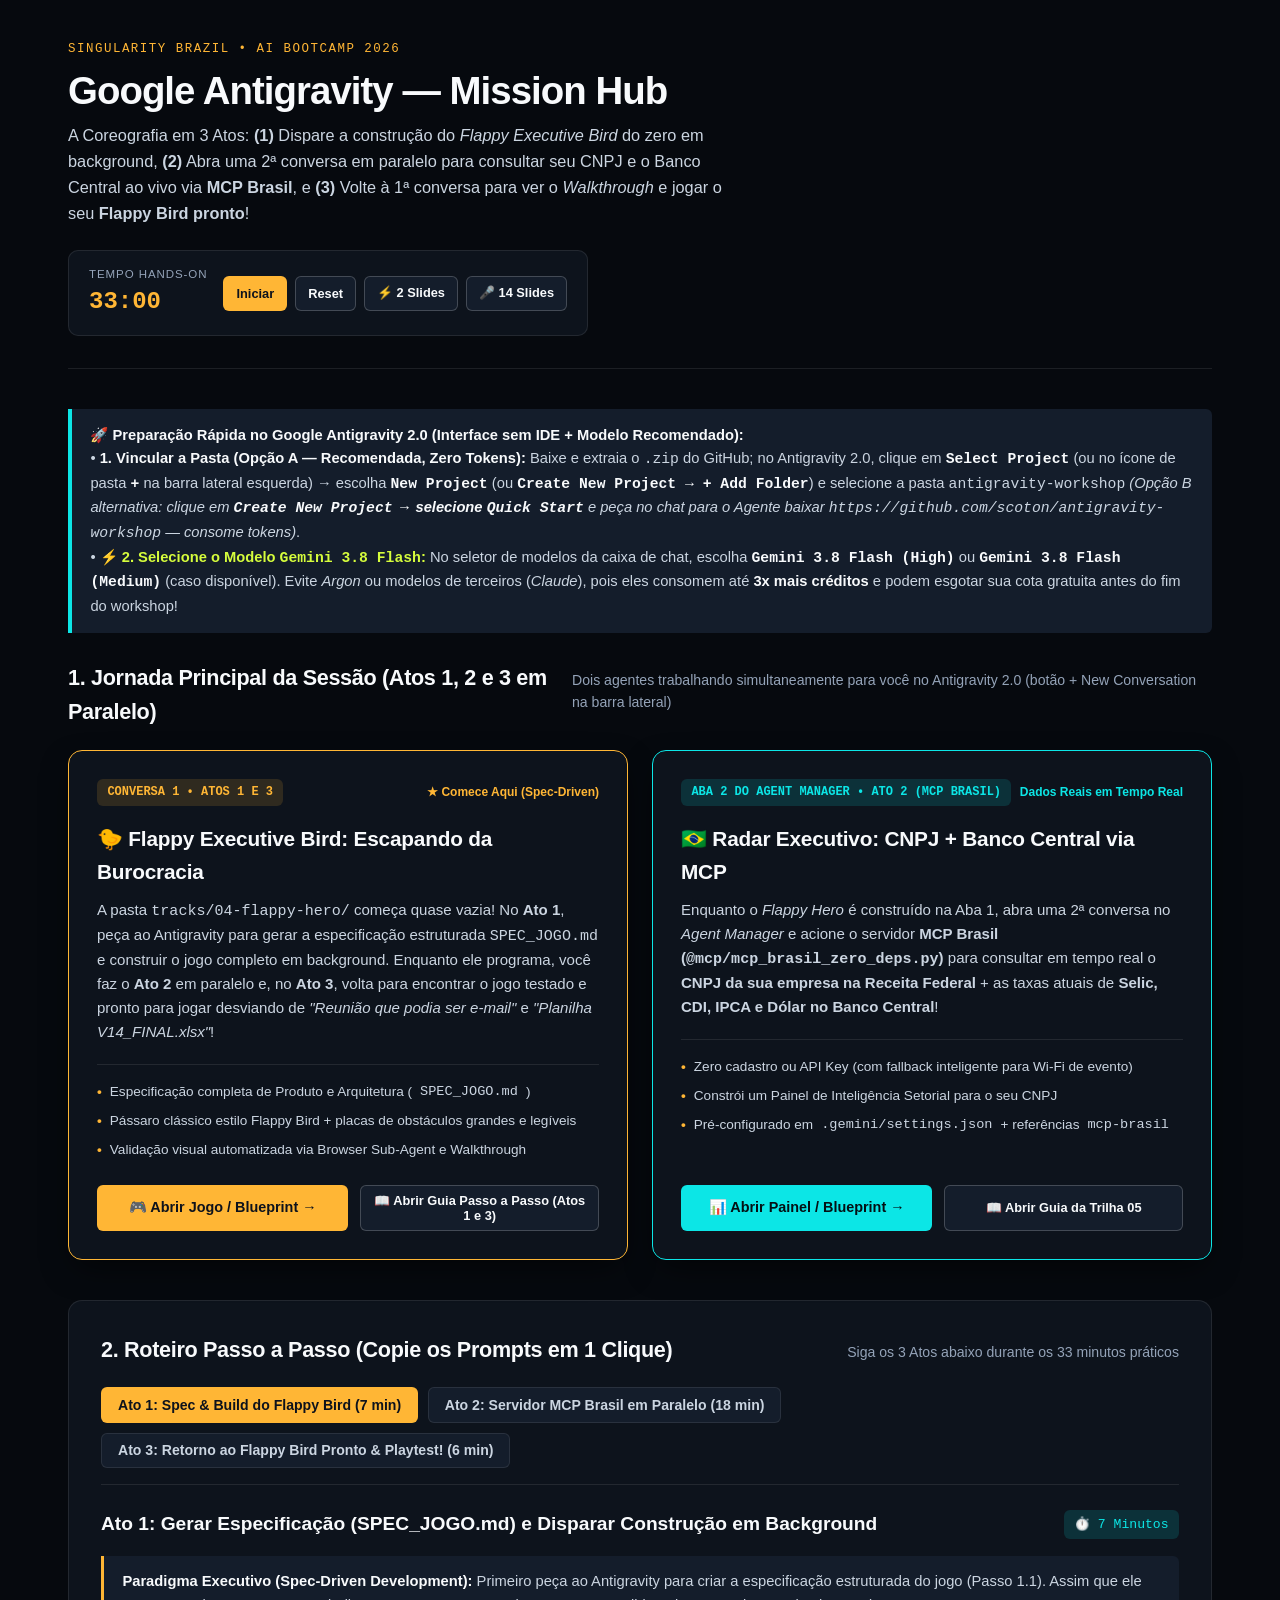
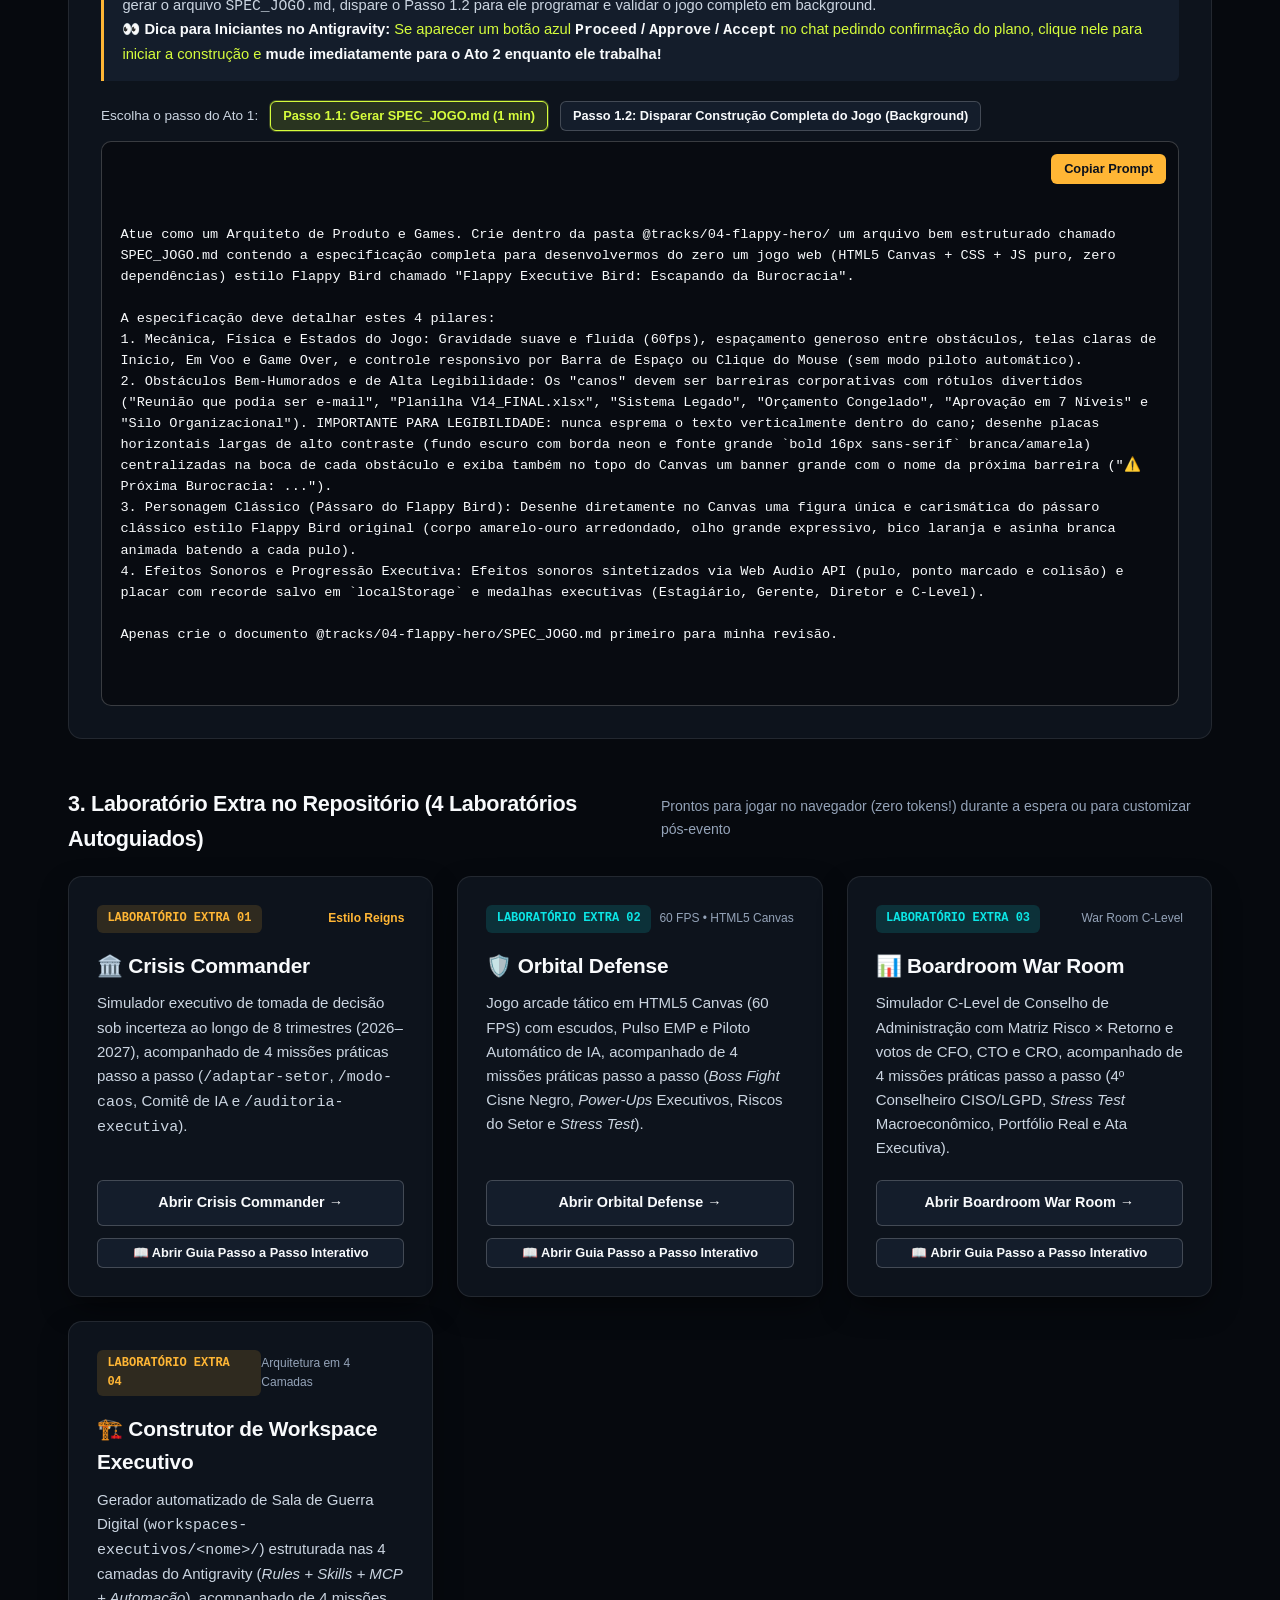
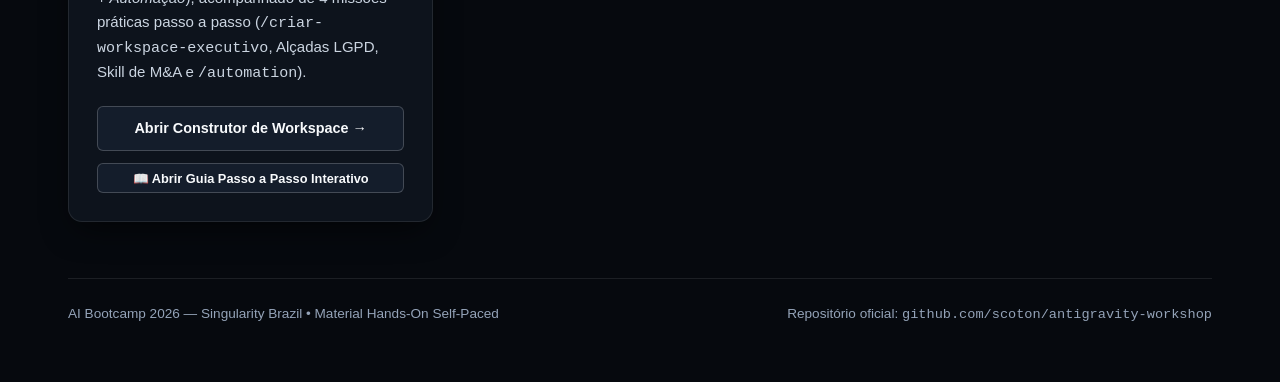
==== commit 4037b213: "feat(setup,slides): make ZIP download Option A, detail Create New Project -> Quick Start in Option B" ====
--- a/index.html
+++ b/index.html
@@ -25,7 +25,8 @@
         <div class="timer-controls">
           <button id="btn-timer-toggle" class="btn btn-sm btn-primary" onclick="toggleTimer()">Iniciar</button>
           <button id="btn-timer-reset" class="btn btn-sm" onclick="resetTimer()">Reset</button>
-          <a id="btn-open-slides" href="slides.html" class="btn btn-sm">🎤 Slides</a>
+          <a id="btn-open-slides-pocket" href="slides-pocket.html" class="btn btn-sm" title="Deck Pocket de 2 Slides">⚡ 2 Slides</a>
+          <a id="btn-open-slides" href="slides.html" class="btn btn-sm" title="Deck Completo de 14 Slides">🎤 14 Slides</a>
         </div>
       </div>
     </header>
@@ -33,7 +34,7 @@
     <!-- Guia Rápido de Onboarding no Antigravity 2.0 (Sem IDE) -->
     <div class="executive-insight" style="margin-bottom: 1.75rem; border-left: 4px solid var(--accent-cyan);">
       <strong>🚀 Preparação Rápida no Google Antigravity 2.0 (Interface sem IDE + Modelo Recomendado):</strong><br/>
-      • <strong>1. Vincular a Pasta:</strong> Na caixa de chat, clique em <strong><code>Select Project</code></strong> (ou no ícone de pasta <strong><code>+</code></strong> na barra lateral esquerda) → escolha <strong><code>New Project</code></strong> (ou <strong><code>Create Project → + Add Folder</code></strong>) e selecione a pasta <code>antigravity-workshop</code> <em>(ou clique em <strong><code>Quick Start</code></strong> e peça no chat para o Agente baixar <code>https://github.com/scoton/antigravity-workshop</code>)</em>.<br/>
+      • <strong>1. Vincular a Pasta (Opção A — Recomendada, Zero Tokens):</strong> Baixe e extraia o <code>.zip</code> do GitHub; no Antigravity 2.0, clique em <strong><code>Select Project</code></strong> (ou no ícone de pasta <strong><code>+</code></strong> na barra lateral esquerda) → escolha <strong><code>New Project</code></strong> (ou <strong><code>Create New Project → + Add Folder</code></strong>) e selecione a pasta <code>antigravity-workshop</code> <em>(Opção B alternativa: clique em <strong><code>Create New Project</code> → selecione <code>Quick Start</code></strong> e peça no chat para o Agente baixar <code>https://github.com/scoton/antigravity-workshop</code> — consome tokens)</em>.<br/>
       • <strong style="color: var(--accent-lime);">⚡ 2. Selecione o Modelo <code>Gemini 3.8 Flash</code>:</strong> No seletor de modelos da caixa de chat, escolha <strong><code>Gemini 3.8 Flash (High)</code></strong> ou <strong><code>Gemini 3.8 Flash (Medium)</code></strong> (caso disponível). Evite <em>Argon</em> ou modelos de terceiros (<em>Claude</em>), pois eles consomem até <strong>3x mais créditos</strong> e podem esgotar sua cota gratuita antes do fim do workshop!
     </div>
 
